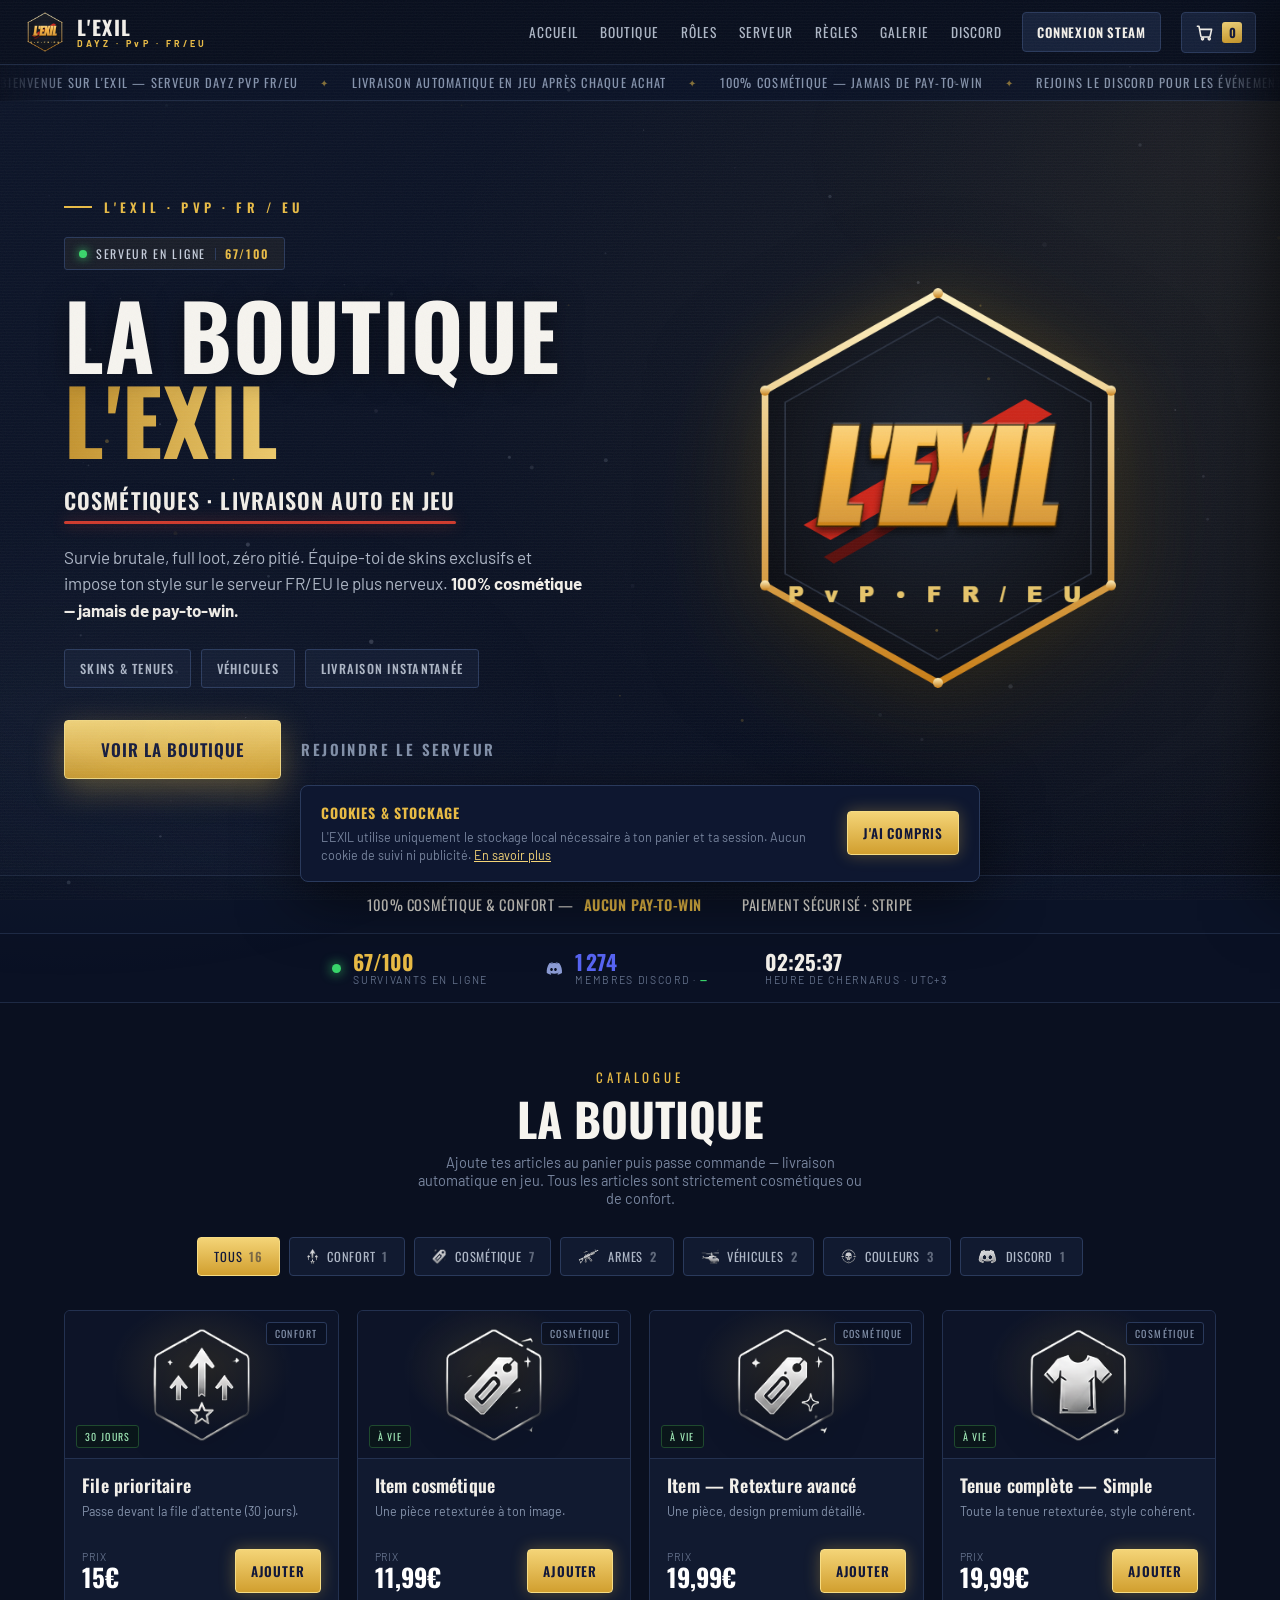
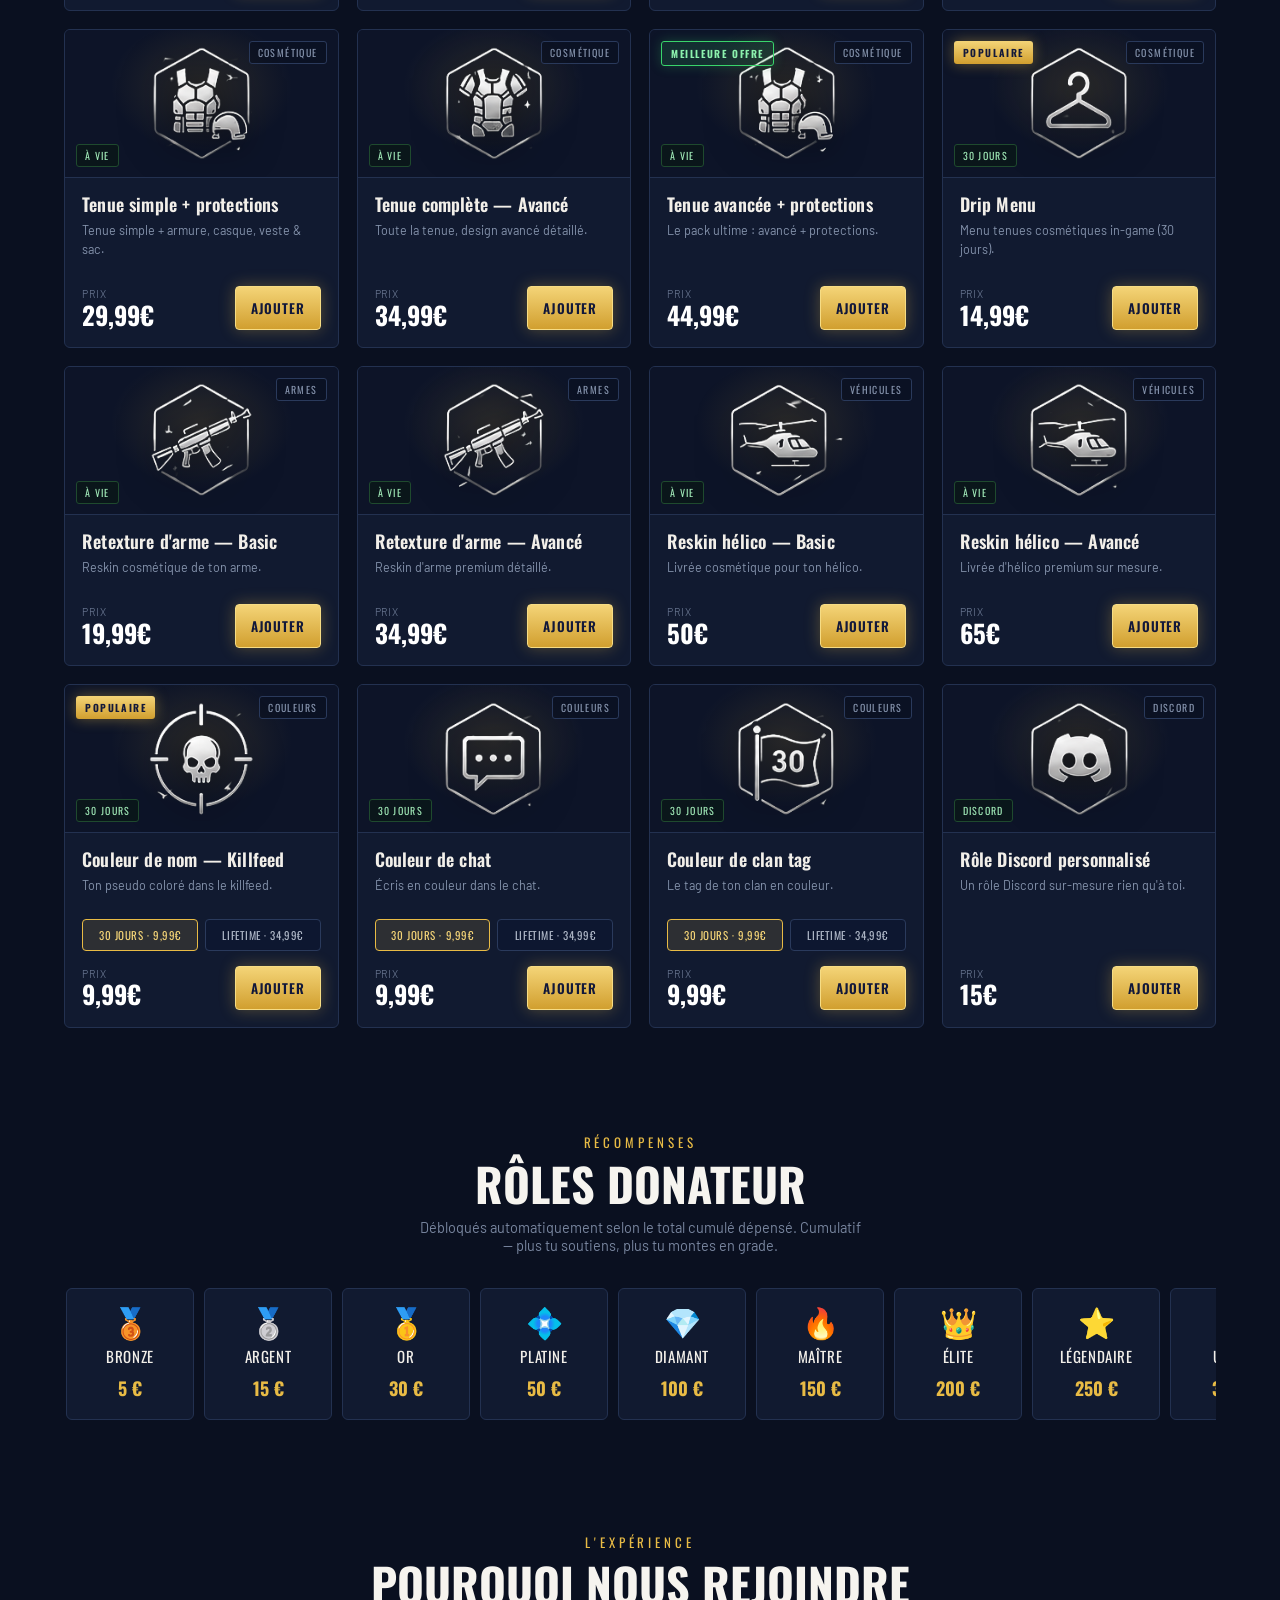
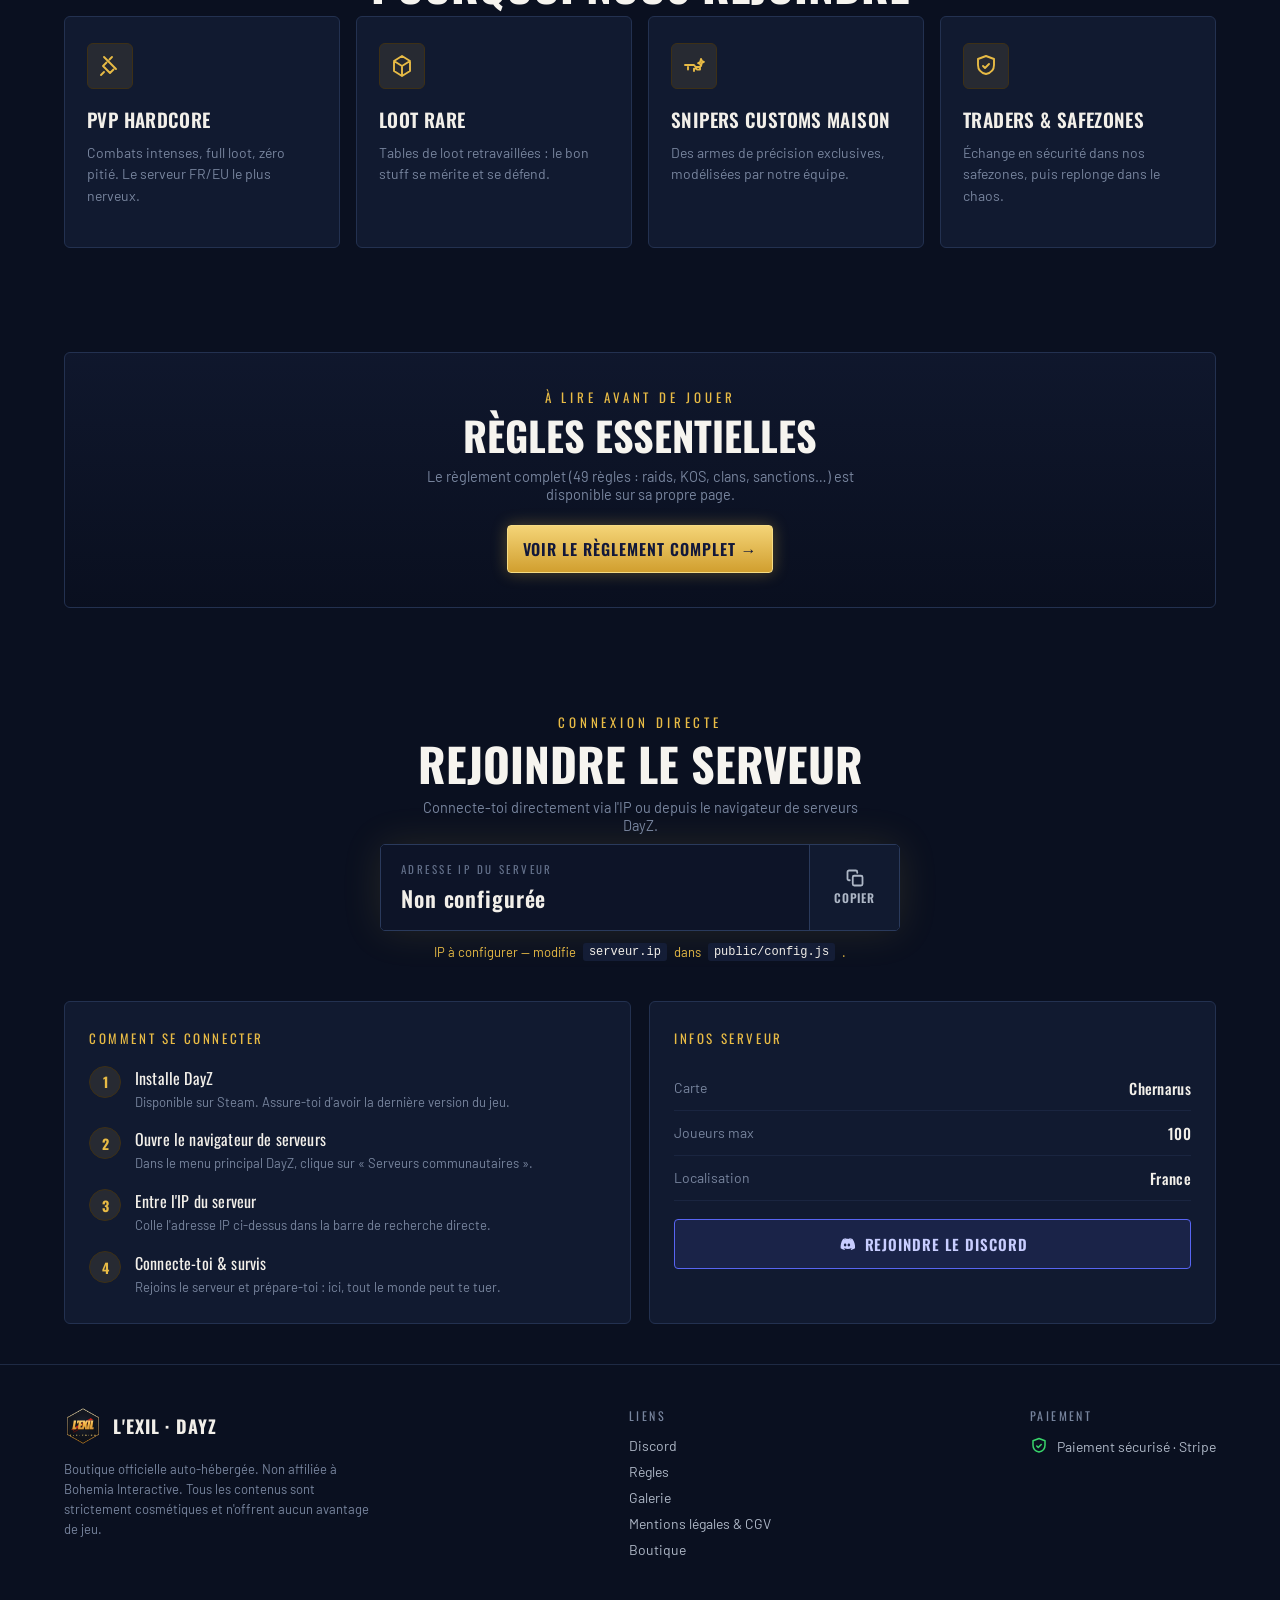
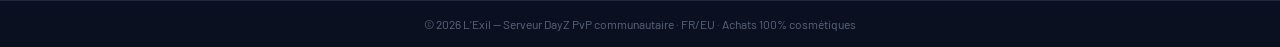
==== index.html @ b32d5783 "Integration des logos officiels L'EXIL - 35 icones decoupees depuis la planche fournie et detourees " ====
<!DOCTYPE html>
<html lang="fr">
<head>
  <meta charset="UTF-8" />
  <meta name="viewport" content="width=device-width, initial-scale=1.0" />
  <title>L'EXIL — Boutique DayZ</title>
  <link rel="icon" href="/img/logo.png" />
  <link rel="stylesheet" href="/style.css?v=7" />
</head>
<body>

  <!-- Couches d'ambiance (purement décoratives) -->
  <canvas id="fxAsh" aria-hidden="true"></canvas>
  <div class="fx-fog" aria-hidden="true"></div>
  <div class="fx-vignette" aria-hidden="true"></div>
  <div class="fx-scanlines" aria-hidden="true"></div>
  <div class="fx-cursor" id="fxCursor" aria-hidden="true">
    <div class="fx-cursor-ring"></div>
    <div class="fx-cursor-dot"></div>
  </div>

  <header class="site-header">
    <div class="wrap">
      <a href="#top" class="brand">
        <img src="/img/logo.png" alt="L'Exil" />
        <div>
          <div class="brand-name">L'EXIL</div>
          <div class="brand-tag">DAYZ · PvP · FR/EU</div>
        </div>
      </a>
      <nav class="nav-links">
        <a href="#top">Accueil</a>
        <a href="#boutique">Boutique</a>
        <a href="#grades">Rôles</a>
        <a href="#rejoindre">Serveur</a>
        <a href="regles.html">Règles</a>
        <a href="galerie.html">Galerie</a>
        <a href="#" id="discordNavLink" target="_blank">Discord</a>
      </nav>
      <div class="auth-area" id="authArea"></div>
      <button class="cart-btn" id="cartBtn" aria-label="Panier">
        <svg width="19" height="19" viewBox="0 0 24 24" fill="none" stroke="currentColor" stroke-width="2" stroke-linecap="round" stroke-linejoin="round"><path d="M3 4h2l2.4 12.5a1.5 1.5 0 0 0 1.5 1.2h8.7a1.5 1.5 0 0 0 1.5-1.2L21 8H6"></path><circle cx="9.5" cy="20" r="1.3"></circle><circle cx="18" cy="20" r="1.3"></circle></svg>
        <span id="cartCount">0</span>
      </button>
    </div>
  </header>

  <!-- Bandeau défilant : messages du serveur (éditables dans config.js) -->
  <div class="ticker">
    <div class="ticker-track" id="tickerTrack"></div>
  </div>

  <section id="top" class="hero">
    <div class="hero-grid">
      <div>
        <div class="eyebrow">
          <span class="eyebrow-line"></span>
          <span class="eyebrow-text">L'EXIL · PvP · FR / EU</span>
        </div>
        <div class="status-pill">
          <span class="status-dot"></span>
          <span>Serveur en ligne</span>
          <span class="status-sep"></span>
          <span id="playersCount">—</span>
        </div>
        <h1>
          <span class="line-1">LA BOUTIQUE</span>
          <span class="line-2">L'EXIL</span>
        </h1>
        <div class="hero-sub">
          <span>Cosmétiques · Livraison auto en jeu</span>
        </div>
        <p>Survie brutale, full loot, zéro pitié. Équipe-toi de skins exclusifs et impose ton style sur le serveur FR/EU le plus nerveux. <b style="color:var(--text)">100% cosmétique — jamais de pay-to-win.</b></p>
        <div class="tag-row">
          <span class="tag">Skins &amp; tenues</span>
          <span class="tag">Véhicules</span>
          <span class="tag">Livraison instantanée</span>
        </div>
        <div class="hero-cta">
          <a href="#boutique" class="btn btn-gold">Voir la boutique</a>
          <a href="#rejoindre" class="link">Rejoindre le serveur</a>
        </div>
      </div>
      <div class="hero-logo">
        <div class="hero-logo-halo"></div>
        <img src="/img/logo.png" alt="L'EXIL" />
      </div>
    </div>
  </section>

  <div class="trust-bar">
    <div class="wrap">
      <div class="trust-item">100% cosmétique &amp; confort — <b>aucun pay-to-win</b></div>
      <div class="trust-item">Paiement sécurisé · Stripe</div>
    </div>
  </div>

  <!-- Stats vivantes : joueurs simulés, compteur membres, horloge Chernarus -->
  <div class="live-strip">
    <div class="wrap">
      <div class="live-item">
        <span class="live-dot"></span>
        <div class="live-nums">
          <span class="live-value" id="livePlayers">—</span>
          <span class="live-label">Survivants en ligne</span>
        </div>
      </div>
      <a class="live-item live-discord" id="discordMembersLink" href="#" target="_blank">
        <svg width="19" height="19" viewBox="0 0 24 24" fill="currentColor" aria-hidden="true"><path d="M19.3 5.4A17 17 0 0 0 15 4l-.3.5a13 13 0 0 1 3.8 1.9 12 12 0 0 0-11 0A13 13 0 0 1 11.3 4.5L11 4a17 17 0 0 0-4.3 1.4C3.9 9.6 3.2 13.7 3.5 17.7A17 17 0 0 0 8.7 20l.6-1.5c-.6-.2-1.1-.5-1.6-.8l.4-.3a12 12 0 0 0 10 0l.4.3c-.5.3-1 .6-1.6.8L17.5 20a17 17 0 0 0 5.2-2.3c.3-4.5-.6-8.6-3.4-12.3ZM9.5 15.2c-.9 0-1.7-.8-1.7-1.9 0-1 .8-1.9 1.7-1.9.9 0 1.7.9 1.7 1.9 0 1-.8 1.9-1.7 1.9Zm5 0c-1 0-1.7-.8-1.7-1.9 0-1 .8-1.9 1.7-1.9.9 0 1.7.9 1.7 1.9 0 1-.8 1.9-1.7 1.9Z"></path></svg>
        <div class="live-nums">
          <span class="live-value" id="liveMembers">0</span>
          <span class="live-label">Membres Discord · <b id="liveMembersOnline">—</b></span>
        </div>
      </a>
      <div class="live-item">
        <div class="live-nums">
          <span class="live-value live-clock" id="chernarusClock">--:--:--</span>
          <span class="live-label">Heure de Chernarus · UTC+3</span>
        </div>
      </div>
    </div>
  </div>

  <section id="boutique">
    <div class="sec-head">
      <div class="sec-eyebrow">Catalogue</div>
      <h2>La boutique</h2>
      <p>Ajoute tes articles au panier puis passe commande — livraison automatique en jeu. Tous les articles sont strictement cosmétiques ou de confort.</p>
    </div>
    <div class="filters" id="filters"></div>
    <div class="grid" id="grid">Chargement du catalogue…</div>
  </section>

  <section id="grades">
    <div class="sec-head">
      <div class="sec-eyebrow">Récompenses</div>
      <h2>Rôles donateur</h2>
      <p>Débloqués automatiquement selon le total cumulé dépensé. Cumulatif — plus tu soutiens, plus tu montes en grade.</p>
    </div>
    <div class="ranks-row" id="ranksRow"></div>
  </section>

  <section>
    <div class="sec-head">
      <div class="sec-eyebrow">L'expérience</div>
      <h2>Pourquoi nous rejoindre</h2>
    </div>
    <div class="features-grid" id="featuresGrid"></div>
  </section>

  <section id="regles">
    <div class="rules-box" style="text-align:center">
      <div class="sec-head" style="margin-bottom:14px">
        <div class="sec-eyebrow">À lire avant de jouer</div>
        <h2 style="font-size:clamp(28px,4vw,40px)">Règles essentielles</h2>
        <p>Le règlement complet (49 règles : raids, KOS, clans, sanctions…) est disponible sur sa propre page.</p>
      </div>
      <a href="regles.html" class="btn btn-gold" style="margin-top:8px">Voir le règlement complet →</a>
    </div>
  </section>

  <section id="rejoindre">
    <div class="sec-head">
      <div class="sec-eyebrow">Connexion directe</div>
      <h2>Rejoindre le serveur</h2>
      <p>Connecte-toi directement via l'IP ou depuis le navigateur de serveurs DayZ.</p>
    </div>

    <div class="ip-box">
      <div class="ip-box-info">
        <div class="ip-box-label">Adresse IP du serveur</div>
        <div class="ip-box-value" id="ipValue">—</div>
      </div>
      <button class="ip-copy-btn" id="copyIpBtn">
        <svg width="18" height="18" viewBox="0 0 24 24" fill="none" stroke="currentColor" stroke-width="2.4" stroke-linecap="round" stroke-linejoin="round"><rect x="9" y="9" width="13" height="13" rx="2"></rect><path d="M5 15H4a2 2 0 0 1-2-2V4a2 2 0 0 1 2-2h9a2 2 0 0 1 2 2v1"></path></svg>
        <span>Copier</span>
      </button>
    </div>
    <p class="ip-hint" id="ipHint" style="display:none">IP à configurer — modifie <code>serveur.ip</code> dans <code>public/config.js</code>.</p>

    <div class="connect-grid">
      <div class="connect-card">
        <div class="connect-card-title">Comment se connecter</div>
        <div id="stepsList"></div>
      </div>
      <div class="connect-card">
        <div class="connect-card-title">Infos serveur</div>
        <div id="serverInfoList"></div>
        <a href="#" id="discordCta" target="_blank" class="discord-cta">
          <svg width="18" height="18" viewBox="0 0 24 24" fill="currentColor"><path d="M19.3 5.4A17 17 0 0 0 15 4l-.3.5a13 13 0 0 1 3.8 1.9 12 12 0 0 0-11 0A13 13 0 0 1 11.3 4.5L11 4a17 17 0 0 0-4.3 1.4C3.9 9.6 3.2 13.7 3.5 17.7A17 17 0 0 0 8.7 20l.6-1.5c-.6-.2-1.1-.5-1.6-.8l.4-.3a12 12 0 0 0 10 0l.4.3c-.5.3-1 .6-1.6.8L17.5 20a17 17 0 0 0 5.2-2.3c.3-4.5-.6-8.6-3.4-12.3ZM9.5 15.2c-.9 0-1.7-.8-1.7-1.9 0-1 .8-1.9 1.7-1.9.9 0 1.7.9 1.7 1.9 0 1-.8 1.9-1.7 1.9Zm5 0c-1 0-1.7-.8-1.7-1.9 0-1 .8-1.9 1.7-1.9.9 0 1.7.9 1.7 1.9 0 1-.8 1.9-1.7 1.9Z"></path></svg>
          Rejoindre le Discord
        </a>
      </div>
    </div>
  </section>

  <footer class="site-footer">
    <div class="wrap footer-top">
      <div class="footer-brand">
        <div class="footer-brand-row">
          <img src="/img/logo.png" alt="L'Exil" />
          <span>L'EXIL · DAYZ</span>
        </div>
        <p>Boutique officielle auto-hébergée. Non affiliée à Bohemia Interactive. Tous les contenus sont strictement cosmétiques et n'offrent aucun avantage de jeu.</p>
      </div>
      <div>
        <div class="footer-col-title">Liens</div>
        <div class="footer-links">
          <a href="#" id="discordFooterLink" target="_blank">Discord</a>
          <a href="regles.html">Règles</a>
          <a href="galerie.html">Galerie</a>
          <a href="legal.html">Mentions légales &amp; CGV</a>
          <a href="#boutique">Boutique</a>
        </div>
      </div>
      <div>
        <div class="footer-col-title">Paiement</div>
        <div class="footer-payment">
          <svg width="18" height="18" viewBox="0 0 24 24" fill="none" stroke="#39d56b" stroke-width="2" stroke-linecap="round" stroke-linejoin="round"><path d="M12 2 4 5v6c0 5 3.5 8 8 9 4.5-1 8-4 8-9V5l-8-3Z"></path><path d="m9 12 2 2 4-4"></path></svg>
          <span>Paiement sécurisé · Stripe</span>
        </div>
      </div>
    </div>
    <div class="footer-bottom">© 2026 L'Exil — Serveur DayZ PvP communautaire · FR/EU · Achats 100% cosmétiques</div>
  </footer>

  <!-- ══ Panier ══ -->
  <div class="cart-overlay" id="cartOverlay"></div>
  <aside class="cart-drawer" id="cartDrawer" aria-label="Panier">
    <div class="cart-head">
      <h3>Ton panier</h3>
      <button class="cart-close" id="cartClose" aria-label="Fermer">×</button>
    </div>
    <div class="cart-items" id="cartItems"></div>
    <div class="cart-foot">
      <label class="cart-steamid">
        <span>Ton SteamID64 — pour la livraison en jeu</span>
        <input id="steamIdInput" type="text" inputmode="numeric" placeholder="7656119XXXXXXXXXX" />
        <small>Livraison automatique à ta prochaine connexion sur ce SteamID. Introuvable ? Ouvre ton profil Steam ou colle ton lien sur steamid.io.</small>
      </label>
      <div class="cart-total-row"><span>Total</span><b id="cartTotal">0€</b></div>
      <button class="btn btn-gold cart-checkout" id="checkoutBtn">Passer commande</button>
      <p class="cart-msg" id="cartMsg"></p>
    </div>
  </aside>

  <!-- ══ Fiche produit ══ -->
  <div class="prod-modal" id="prodModal">
    <div class="prod-box">
      <button class="cart-close prod-close" id="prodClose" aria-label="Fermer">×</button>
      <div class="prod-media" id="prodMedia"></div>
      <div class="prod-info">
        <div class="prod-tags" id="prodTags"></div>
        <h3 id="prodName"></h3>
        <p class="prod-long" id="prodLong"></p>
        <ul class="prod-features" id="prodFeatures"></ul>
        <div class="prod-variants" id="prodVariants"></div>
        <div class="prod-buy">
          <div class="price-col"><span class="price-prefix">Prix</span><span class="price" id="prodPrice"></span></div>
          <button class="btn btn-gold" id="prodAdd">Ajouter au panier</button>
        </div>
        <p class="prod-note">100% cosmétique — aucun avantage de jeu. Livraison automatique en jeu après paiement.</p>
      </div>
    </div>
  </div>

  <!-- ══ Bannières ══ -->
  <div class="paye-banner" id="payeBanner" style="display:none"></div>
  <div class="cookie-bar" id="cookieBar" style="display:none">
    <div>
      <b>Cookies &amp; stockage</b>
      <p>L'EXIL utilise uniquement le stockage local nécessaire à ton panier et ta session. Aucun cookie de suivi ni publicité. <a href="legal.html">En savoir plus</a></p>
    </div>
    <button class="btn btn-gold" id="cookieOk">J'ai compris</button>
  </div>

  <script src="/config.js?v=7"></script>
  <script src="/fx.js?v=7"></script>
  <script src="/shop.js?v=7"></script>
</body>
</html>
---- style.css ----
@import url("https://fonts.googleapis.com/css2?family=Oswald:wght@400;500;600;700&family=Barlow:wght@400;500&display=swap");

:root {
  --bg: #0a1020;
  --bg-2: #0d1428;
  --card: #111a30;
  --border: #233150;
  --border-2: #2a3a5c;
  --gold: #e8bb45;
  --gold-2: #f4d477;
  --gold-3: #d19f2f;
  --red: #cf3a2c;
  --discord: #5865f2;
  --green: #39d56b;
  --text: #f2efe9;
  --muted: #aeb7c6;
  --muted-2: #8593ac;
  --muted-3: #78859e;
  --muted-4: #63708a;
  --accent: var(--gold);
  --accent-2: var(--gold-2);
  --font-head: "Oswald", sans-serif;
  --font-body: "Barlow", sans-serif;
}

* { box-sizing: border-box; }

body {
  margin: 0;
  font-family: var(--font-body);
  background: var(--bg);
  color: var(--text);
}

a { color: inherit; }
.wrap { max-width: 1200px; margin: 0 auto; padding-left: 24px; padding-right: 24px; }

.btn {
  display: inline-flex;
  align-items: center;
  gap: 9px;
  font-family: var(--font-head);
  font-weight: 600;
  letter-spacing: .06em;
  text-transform: uppercase;
  text-decoration: none;
  border-radius: 4px;
  cursor: pointer;
  border: 1px solid transparent;
}
.btn-gold {
  padding: 11px 15px;
  background: linear-gradient(180deg, var(--gold-2), var(--gold-3));
  border-color: #f6dc84;
  color: #12183a;
  box-shadow: 0 0 16px rgba(232, 187, 69, .32);
}
.btn-gold:hover { filter: brightness(1.07); }
.btn-outline {
  padding: 9px 16px;
  background: #152039;
  border-color: var(--border-2);
  color: var(--text);
  font-size: 13.5px;
}
.btn-outline:hover { border-color: var(--gold); }
.btn:disabled { opacity: .6; cursor: default; }

/* ============ NAV ============ */
.site-header {
  position: sticky;
  top: 0;
  z-index: 40;
  backdrop-filter: blur(12px);
  background: rgba(9, 14, 30, .86);
  border-bottom: 1px solid #1e2a44;
}
.site-header .wrap {
  padding-top: 11px;
  padding-bottom: 11px;
  display: flex;
  align-items: center;
  gap: 20px;
  flex-wrap: wrap;
}
.brand {
  display: flex;
  align-items: center;
  gap: 11px;
  text-decoration: none;
  margin-right: auto;
}
.brand img { width: 42px; height: 42px; object-fit: contain; display: block; }
.brand-name { font-family: var(--font-head); font-weight: 700; font-size: 20px; letter-spacing: .07em; color: var(--text); line-height: 1.1; }
.brand-tag { font-size: 9px; letter-spacing: .34em; color: var(--gold); font-weight: 700; }

.nav-links { display: flex; align-items: center; gap: 22px; flex-wrap: wrap; }
.nav-links a {
  font-family: var(--font-head);
  font-size: 13.5px;
  letter-spacing: .08em;
  text-transform: uppercase;
  color: var(--muted);
  text-decoration: none;
}
.nav-links a:hover { color: #fff; }

/* ============ HERO ============ */
.hero {
  position: relative;
  min-height: 86vh;
  display: flex;
  align-items: center;
  overflow: hidden;
  background:
    radial-gradient(120% 90% at 85% 18%, rgba(232, 187, 69, .12), transparent 55%),
    radial-gradient(95% 85% at 10% 95%, rgba(42, 64, 120, .30), transparent 62%),
    linear-gradient(135deg, #0c1428 0%, #0a1020 48%, #080d1c 100%);
  background-size: 170% 170%;
  animation: bgShift 24s ease-in-out infinite;
}
.hero-grid {
  position: relative;
  margin: 0 auto;
  max-width: 1200px;
  padding: 80px 24px;
  width: 100%;
  display: grid;
  grid-template-columns: repeat(auto-fit, minmax(300px, 1fr));
  gap: 40px;
  align-items: center;
}
.eyebrow { display: flex; align-items: center; gap: 12px; margin-bottom: 20px; }
.eyebrow-line { width: 28px; height: 2px; background: var(--gold); }
.eyebrow-text { font-family: var(--font-head); font-size: 13px; letter-spacing: .32em; color: var(--gold); text-transform: uppercase; font-weight: 600; }

.status-pill {
  display: inline-flex;
  align-items: center;
  gap: 9px;
  padding: 7px 14px;
  border: 1px solid var(--border-2);
  background: rgba(232, 187, 69, .06);
  margin-bottom: 24px;
  border-radius: 3px;
  font-family: var(--font-head);
  font-size: 12px;
  letter-spacing: .14em;
  color: #c7cfdd;
  text-transform: uppercase;
}
.status-dot { width: 8px; height: 8px; border-radius: 50%; background: var(--green); box-shadow: 0 0 10px var(--green); animation: pulse 2s ease-in-out infinite; }

.hero h1 { font-family: var(--font-head); font-weight: 700; font-size: clamp(44px, 7vw, 92px); line-height: .9; letter-spacing: .012em; text-transform: uppercase; margin: 0; }
.hero h1 .line-1 { display: block; color: #f6f4ef; text-shadow: 0 4px 26px rgba(0, 0, 0, .5); }
.hero h1 .line-2 {
  display: block;
  background: linear-gradient(100deg, #c1902c 0%, var(--gold-2) 24%, #fff2c4 40%, var(--gold-2) 56%, #c1902c 82%);
  background-size: 200% auto;
  -webkit-background-clip: text;
  background-clip: text;
  -webkit-text-fill-color: transparent;
  color: transparent;
  animation: goldShimmer 5s linear infinite;
}

.hero-sub { position: relative; display: inline-block; margin-top: 24px; }
.hero-sub span { font-family: var(--font-head); font-weight: 600; font-size: clamp(15px, 2.3vw, 22px); letter-spacing: .05em; text-transform: uppercase; color: var(--text); }
.hero-sub::after { content: ""; position: absolute; left: 0; bottom: -8px; height: 3px; width: 100%; background: var(--red); border-radius: 2px; box-shadow: 0 0 14px rgba(207, 58, 44, .5); }

.hero p { margin-top: 28px; max-width: 52ch; font-size: 17px; line-height: 1.55; color: var(--muted); }
.tag-row { display: flex; flex-wrap: wrap; gap: 10px; margin-top: 26px; }
.tag { padding: 9px 15px; border: 1px solid var(--border-2); background: var(--card); border-radius: 3px; font-family: var(--font-head); font-weight: 500; font-size: 12.5px; letter-spacing: .1em; text-transform: uppercase; color: var(--muted); }

.hero-cta { display: flex; flex-wrap: wrap; align-items: center; gap: 20px; margin-top: 32px; }
.hero-cta .btn-gold { padding: 16px 36px; font-size: 17px; box-shadow: 0 10px 32px rgba(232, 187, 69, .35); }
.hero-cta .link { font-family: var(--font-head); font-size: 15px; font-weight: 600; letter-spacing: .16em; text-transform: uppercase; color: var(--muted-2); text-decoration: none; }
.hero-cta .link:hover { color: var(--gold); }

.hero-logo { position: relative; display: grid; place-items: center; min-height: 300px; min-width: 0; }
.hero-logo-halo { position: absolute; width: min(440px, 86%); aspect-ratio: 1; border-radius: 50%; background: radial-gradient(circle, rgba(232, 187, 69, .24), rgba(232, 187, 69, .05) 45%, transparent 66%); animation: haloPulse 4.6s ease-in-out infinite; }
.hero-logo img { position: relative; width: min(430px, 86%); max-width: 430px; filter: drop-shadow(0 24px 55px rgba(0, 0, 0, .55)) drop-shadow(0 0 34px rgba(232, 187, 69, .22)); animation: badgeFloat 6s ease-in-out infinite; }

/* ============ RÉASSURANCE ============ */
.trust-bar { border-top: 1px solid #1e2a44; border-bottom: 1px solid #1e2a44; background: #0b1327; }
.trust-bar .wrap { padding-top: 18px; padding-bottom: 18px; display: flex; flex-wrap: wrap; gap: 14px 40px; justify-content: center; align-items: center; }
.trust-item { display: flex; align-items: center; gap: 10px; font-family: var(--font-head); font-size: 14.5px; letter-spacing: .04em; color: #e7e4dc; text-transform: uppercase; }
.trust-item b { color: var(--gold); font-weight: 600; }

/* ============ SECTION HEADERS ============ */
section { max-width: 1200px; margin: 0 auto; padding: 64px 24px 40px; }
.sec-head { text-align: center; margin-bottom: 10px; }
.sec-eyebrow { font-family: var(--font-head); font-size: 13px; letter-spacing: .3em; color: var(--gold); text-transform: uppercase; margin-bottom: 8px; }
.sec-head h2 { font-family: var(--font-head); font-weight: 700; font-size: clamp(30px, 4.5vw, 46px); line-height: 1; color: #f6f4ef; text-transform: uppercase; margin: 0; }
.sec-head p { margin: 12px auto 0; max-width: 56ch; font-size: 14.5px; color: var(--muted-3); }

/* ============ FILTRES + GRILLE PRODUITS ============ */
.filters { display: flex; flex-wrap: wrap; gap: 9px; justify-content: center; margin: 30px 0 34px; }
.filter-btn {
  font-family: var(--font-head);
  font-size: 12.5px;
  letter-spacing: .06em;
  text-transform: uppercase;
  padding: 9px 16px;
  border-radius: 4px;
  border: 1px solid var(--border-2);
  background: var(--card);
  color: var(--muted);
  cursor: pointer;
}
.filter-btn span { opacity: .5; margin-left: 7px; font-weight: 600; }
.filter-btn:hover { border-color: var(--gold); color: var(--text); }
.filter-btn.active { background: linear-gradient(180deg, var(--gold-2), var(--gold-3)); border-color: #f6dc84; color: #12183a; }

.grid { display: grid; grid-template-columns: repeat(auto-fill, minmax(264px, 1fr)); gap: 18px; }

.card {
  display: flex;
  flex-direction: column;
  background: var(--card);
  border: 1px solid var(--border);
  border-radius: 6px;
  overflow: hidden;
  transition: transform .16s, box-shadow .16s, border-color .16s;
}
.card:hover { transform: translateY(-4px); border-color: var(--gold); box-shadow: 0 14px 44px rgba(232, 187, 69, .16); }
.card-media {
  height: 148px;
  position: relative;
  display: grid;
  place-items: center;
  background: radial-gradient(130px 95px at 50% 38%, rgba(232, 187, 69, .14), transparent 70%), #0d1428;
  border-bottom: 1px solid var(--border);
  overflow: hidden;
}
.card-media img { width: 100%; height: 100%; object-fit: cover; }
.card-cat {
  position: absolute; top: 11px; right: 11px;
  font-family: var(--font-head); font-size: 10px; letter-spacing: .14em; text-transform: uppercase;
  color: var(--muted-2); border: 1px solid var(--border-2); padding: 3px 8px; border-radius: 3px;
  background: rgba(9, 14, 30, .5);
}
.card-body { padding: 16px 17px 17px; display: flex; flex-direction: column; flex: 1; }
.card-body h3 { font-family: var(--font-head); font-weight: 600; font-size: 18px; line-height: 1.12; color: var(--text); letter-spacing: .01em; margin: 0; }
.card-body .desc { margin-top: 7px; font-size: 12.5px; line-height: 1.5; color: var(--muted-2); flex: 1; }
.card-row { display: flex; align-items: center; justify-content: space-between; gap: 12px; margin-top: 15px; }
.price-col { display: flex; flex-direction: column; line-height: 1; }
.price-prefix { font-size: 10.5px; letter-spacing: .08em; text-transform: uppercase; color: var(--muted-4); }
.price { font-family: var(--font-head); font-weight: 700; font-size: 25px; color: #fff; margin-top: 2px; }

/* ============ RÔLES DONATEUR ============ */
.ranks-row { display: flex; gap: 10px; overflow-x: auto; padding: 24px 2px 8px; }
.rank-chip {
  flex: none; width: 128px;
  display: flex; flex-direction: column; align-items: center; gap: 8px;
  padding: 18px 12px; background: var(--card); border: 1px solid var(--border); border-radius: 6px;
}
.rank-chip:hover { border-color: var(--gold); }
.rank-glyph { font-size: 30px; line-height: 1; }
.rank-name { font-family: var(--font-head); font-size: 15px; letter-spacing: .04em; color: var(--text); text-transform: uppercase; text-align: center; }
.rank-amt { font-family: var(--font-head); font-weight: 700; font-size: 18px; color: var(--gold); }

/* ============ FEATURES ============ */
.features-grid { display: grid; grid-template-columns: repeat(auto-fit, minmax(240px, 1fr)); gap: 16px; }
.feature-card { padding: 26px 22px; background: var(--card); border: 1px solid var(--border); border-radius: 6px; }
.feature-card:hover { border-color: var(--gold); }
.feature-icon { width: 46px; height: 46px; display: grid; place-items: center; background: rgba(232, 187, 69, .1); border: 1px solid #3d3016; border-radius: 6px; margin-bottom: 16px; }
.feature-card h3 { font-family: var(--font-head); font-weight: 600; font-size: 19px; color: var(--text); text-transform: uppercase; letter-spacing: .02em; margin: 0; }
.feature-card p { margin-top: 9px; font-size: 14px; line-height: 1.55; color: var(--muted-3); }

/* ============ RÈGLES ============ */
.rules-box { border: 1px solid var(--border); background: linear-gradient(180deg, rgba(16, 24, 46, .9), rgba(9, 14, 30, .4)); border-radius: 6px; padding: 34px 30px; }
.rules-grid { display: grid; grid-template-columns: repeat(auto-fit, minmax(260px, 1fr)); gap: 12px 28px; }
.rule-item { display: flex; align-items: flex-start; gap: 12px; padding: 6px 0; }
.rule-num { flex: none; width: 26px; height: 26px; display: grid; place-items: center; background: rgba(232, 187, 69, .12); border: 1px solid #3d3016; color: var(--gold); font-family: var(--font-head); font-weight: 700; font-size: 13px; border-radius: 4px; }
.rule-item span:last-child { font-size: 14.5px; line-height: 1.5; color: #c2c0b8; }

/* ============ REJOINDRE LE SERVEUR ============ */
.ip-box { display: flex; align-items: stretch; border: 1px solid var(--border-2); border-radius: 5px; overflow: hidden; max-width: 520px; width: 100%; box-shadow: 0 0 40px rgba(232, 187, 69, .12); margin: 0 auto; }
.ip-box-info { flex: 1; padding: 16px 20px; background: var(--bg-2); display: flex; flex-direction: column; justify-content: center; min-width: 0; }
.ip-box-label { font-family: var(--font-head); font-size: 11px; letter-spacing: .22em; text-transform: uppercase; color: var(--muted-4); margin-bottom: 5px; }
.ip-box-value { font-family: var(--font-head); font-weight: 600; font-size: 22px; color: var(--text); letter-spacing: .04em; white-space: nowrap; overflow: hidden; text-overflow: ellipsis; }
.ip-copy-btn { flex: none; width: 90px; display: flex; flex-direction: column; align-items: center; justify-content: center; gap: 2px; background: var(--card); border: none; border-left: 1px solid var(--border-2); color: var(--muted); cursor: pointer; }
.ip-copy-btn:hover { color: var(--gold); }
.ip-copy-btn span { font-family: var(--font-head); font-size: 12px; font-weight: 600; letter-spacing: .08em; text-transform: uppercase; }
.ip-hint { text-align: center; font-size: 13px; color: var(--gold); display: flex; align-items: center; justify-content: center; gap: 7px; margin-top: 12px; }
.ip-hint code { font-size: 12px; background: #141d36; padding: 2px 6px; border-radius: 3px; color: var(--text); }

.connect-grid { display: grid; grid-template-columns: 1fr 1fr; gap: 18px; margin-top: 40px; }
.connect-card { background: var(--card); border: 1px solid var(--border); border-radius: 6px; padding: 26px 24px; }
.connect-card-title { font-family: var(--font-head); font-size: 13px; letter-spacing: .2em; text-transform: uppercase; color: var(--gold); margin-bottom: 18px; }
.step { display: flex; align-items: flex-start; gap: 14px; }
.step + .step { margin-top: 16px; }
.step-num { flex: none; width: 32px; height: 32px; display: grid; place-items: center; background: rgba(232, 187, 69, .1); border: 1px solid #3d3016; border-radius: 50%; font-family: var(--font-head); font-weight: 700; font-size: 14px; color: var(--gold); }
.step-title { font-family: var(--font-head); font-size: 16px; color: var(--text); letter-spacing: .01em; }
.step-text { font-size: 13px; color: var(--muted-3); margin-top: 3px; line-height: 1.45; }

.server-info-row { display: flex; align-items: center; justify-content: space-between; padding: 11px 0; border-bottom: 1px solid #1a2540; }
.server-info-row .label { display: flex; align-items: center; gap: 11px; font-size: 14px; color: var(--muted-3); }
.server-info-row .value { font-family: var(--font-head); font-size: 15px; font-weight: 500; color: var(--text); letter-spacing: .02em; }

.discord-cta {
  margin-top: 18px; display: flex; align-items: center; justify-content: center; gap: 9px;
  padding: 13px; background: rgba(88, 101, 242, .12); border: 1px solid var(--discord); color: #c8cdff;
  font-family: var(--font-head); font-weight: 600; font-size: 15px; letter-spacing: .06em; text-transform: uppercase;
  text-decoration: none; border-radius: 4px;
}
.discord-cta:hover { background: rgba(88, 101, 242, .24); }

/* ============ FOOTER ============ */
.site-footer { border-top: 1px solid #1e2a44; background: var(--bg); }
.footer-top { padding: 42px 24px; display: flex; flex-wrap: wrap; gap: 32px; justify-content: space-between; align-items: flex-start; }
.footer-brand { max-width: 34ch; }
.footer-brand-row { display: flex; align-items: center; gap: 11px; margin-bottom: 14px; }
.footer-brand-row img { width: 38px; height: 38px; object-fit: contain; }
.footer-brand-row span { font-family: var(--font-head); font-weight: 700; font-size: 18px; letter-spacing: .05em; color: var(--text); }
.footer-brand p { font-size: 13px; line-height: 1.55; color: var(--muted-3); }
.footer-col-title { font-family: var(--font-head); font-size: 12px; letter-spacing: .2em; color: var(--muted-3); text-transform: uppercase; margin-bottom: 13px; }
.footer-links { display: flex; flex-direction: column; gap: 9px; }
.footer-links a { font-size: 14px; color: var(--muted); text-decoration: none; }
.footer-links a:hover { color: var(--gold); }
.footer-payment { display: flex; align-items: center; gap: 9px; font-size: 14px; color: var(--muted); }
.footer-bottom { border-top: 1px solid #1e2a44; padding: 16px 24px; text-align: center; font-size: 12px; color: #5a677f; }

/* ============ PAGES SUCCÈS / ANNULATION ============ */
.center-box {
  max-width: 520px;
  margin: 80px auto;
  text-align: center;
  background: var(--card);
  border: 1px solid var(--border);
  border-radius: 8px;
  padding: 40px;
  font-family: var(--font-body);
}
.center-box h1 { font-family: var(--font-head); text-transform: uppercase; }
.center-box a { color: var(--gold-2); }

/* ============ ANIMATIONS ============ */
@keyframes bgShift { 0%, 100% { background-position: 0% 50%; } 50% { background-position: 100% 50%; } }
@keyframes pulse { 0%, 100% { opacity: 1; } 50% { opacity: .4; } }
@keyframes goldShimmer { to { background-position: 200% center; } }
@keyframes haloPulse { 0%, 100% { transform: scale(1); opacity: 1; } 50% { transform: scale(1.06); opacity: .8; } }
@keyframes badgeFloat { 0%, 100% { transform: translateY(0); } 50% { transform: translateY(-12px); } }

/* ============ RESPONSIVE ============ */
@media (max-width: 720px) {
  .connect-grid { grid-template-columns: 1fr; }
  .nav-links { gap: 14px; justify-content: center; }
}

/* ═══════════════════════════════════════════════════════════
   FX — AMBIANCE VIVANTE (particules, reveal, widgets, curseur)
   Tout est purement visuel et désactivable (reduced-motion).
   ═══════════════════════════════════════════════════════════ */

/* Le fond du hero couvre toute la largeur (la règle générique `section` le limitait à 1200px). */
section.hero { max-width: none; padding: 0; }

/* Image produit manquante → logo L'EXIL en placeholder (retiré dès que le PNG existe dans /img). */
.card-media img.img-fallback {
  width: 58%; height: 72%; object-fit: contain; opacity: .92;
  filter: drop-shadow(0 6px 18px rgba(0, 0, 0, .55));
}

/* ── Couches d'ambiance plein écran (au-dessus du contenu, non cliquables) ── */
#fxAsh { position: fixed; inset: 0; z-index: 3; pointer-events: none; }
.fx-fog {
  position: fixed; inset: -20%; z-index: 2; pointer-events: none; opacity: .55;
  background:
    radial-gradient(42% 30% at 18% 72%, rgba(130, 150, 190, .09), transparent 70%),
    radial-gradient(36% 28% at 82% 26%, rgba(232, 187, 69, .055), transparent 70%);
  animation: fogDrift 26s ease-in-out infinite alternate;
}
.fx-vignette {
  position: fixed; inset: 0; z-index: 4; pointer-events: none;
  background: radial-gradient(120% 90% at 50% 45%, transparent 56%, rgba(4, 8, 18, .5) 100%);
  animation: vignetteBreathe 9s ease-in-out infinite;
}
.fx-scanlines {
  position: fixed; inset: 0; z-index: 50; pointer-events: none; overflow: hidden;
  background: repeating-linear-gradient(0deg, rgba(255, 255, 255, .014) 0 1px, transparent 1px 3px);
}
.fx-scanlines::after {
  content: ""; position: absolute; inset: -100%; opacity: .04;
  background-image: url("data:image/svg+xml,%3Csvg xmlns='http://www.w3.org/2000/svg' width='160' height='160'%3E%3Cfilter id='n'%3E%3CfeTurbulence type='fractalNoise' baseFrequency='0.9' numOctaves='2'/%3E%3C/filter%3E%3Crect width='160' height='160' filter='url(%23n)'/%3E%3C/svg%3E");
  animation: grainJitter 1.4s steps(6) infinite;
}
@keyframes fogDrift { from { transform: translate3d(-2.5%, -1.5%, 0) scale(1); } to { transform: translate3d(2.5%, 1.8%, 0) scale(1.07); } }
@keyframes vignetteBreathe { 0%, 100% { opacity: .7; } 50% { opacity: 1; } }
@keyframes grainJitter {
  0% { transform: translate(0, 0); } 20% { transform: translate(-4%, 3%); }
  40% { transform: translate(3%, -5%); } 60% { transform: translate(-5%, -2%); }
  80% { transform: translate(4%, 4%); } 100% { transform: translate(0, 0); }
}

/* ── Entrées au chargement : logos ── */
body.fx-on .brand img { animation: logoIn .8s cubic-bezier(.2, .8, .3, 1.25) .1s backwards; }
body.fx-on .hero-logo img {
  animation: heroLogoIn 1.1s cubic-bezier(.2, .7, .25, 1) .2s backwards,
             badgeFloat 6s ease-in-out 1.3s infinite;
}
@keyframes logoIn { from { opacity: 0; transform: scale(.4) rotate(-14deg); } }
@keyframes heroLogoIn { from { opacity: 0; transform: scale(.86) translateY(18px); filter: drop-shadow(0 0 0 rgba(232, 187, 69, 0)); } }

/* ── Titre : machine à écrire + glitch ── */
.hero h1 .line-1 { min-height: .95em; }
.hero h1 .line-1.typing::after {
  content: ""; display: inline-block; width: .48ch; height: .74em; margin-left: 8px;
  background: var(--gold); box-shadow: 0 0 14px rgba(232, 187, 69, .7);
  animation: caretBlink .75s steps(1) infinite;
}
.hero h1 .line-2.fx-pending { opacity: 0; }
.hero h1 .line-2.glitch-in { animation: goldShimmer 5s linear infinite, glitchIn .55s steps(10) backwards; }
@keyframes caretBlink { 0%, 100% { opacity: 1; } 50% { opacity: 0; } }
@keyframes glitchIn {
  0% { opacity: 0; transform: translateX(-8px) skewX(-10deg); }
  15% { opacity: 1; transform: translateX(6px) skewX(8deg); }
  30% { opacity: .4; transform: translateX(-4px) skewX(-5deg); }
  45% { opacity: 1; transform: translateX(3px) skewX(3deg); }
  60% { opacity: .7; transform: translateX(-2px); }
  100% { opacity: 1; transform: none; }
}

/* ── Apparition en cascade au scroll ── */
.reveal { opacity: 0; }
.reveal.in-view { animation: revealUp .7s cubic-bezier(.2, .7, .25, 1) var(--d, 0ms) both; }
.reveal.rv-done { opacity: 1; }
@keyframes revealUp {
  from { opacity: 0; transform: translateY(24px); }
  to { opacity: 1; transform: none; }
}

/* ── Cartes produits : glow par rareté + tilt ── */
.card { --glow: 232, 187, 69; }
.card.tier-common { --glow: 126, 156, 214; }
.card.tier-legendary { --glow: 224, 82, 60; }
.card:hover {
  border-color: rgba(var(--glow), .85);
  animation: cardGlow 2.2s ease-in-out infinite;
}
.card.tilting { transition: box-shadow .16s, border-color .16s; will-change: transform; }
@keyframes cardGlow {
  0%, 100% { box-shadow: 0 14px 44px rgba(var(--glow), .14), 0 0 0 1px rgba(var(--glow), .16); }
  50% { box-shadow: 0 16px 52px rgba(var(--glow), .3), 0 0 24px rgba(var(--glow), .26); }
}
body.fx-on .card .btn-gold { animation: buyPulse 2.8s ease-in-out infinite; }
@keyframes buyPulse {
  0%, 100% { box-shadow: 0 0 10px rgba(232, 187, 69, .22); }
  50% { box-shadow: 0 0 22px rgba(232, 187, 69, .5); }
}

/* ── Badges produits (POPULAIRE / NOUVEAU) ── */
.card-badge {
  position: absolute; top: 11px; left: 11px; z-index: 2; overflow: hidden;
  font-family: var(--font-head); font-size: 10px; font-weight: 700;
  letter-spacing: .16em; text-transform: uppercase;
  padding: 4px 9px; border-radius: 3px;
}
.card-badge.badge-gold {
  background: linear-gradient(180deg, var(--gold-2), var(--gold-3));
  color: #12183a; box-shadow: 0 0 14px rgba(232, 187, 69, .4);
  animation: badgePulse 2.4s ease-in-out infinite;
}
.card-badge.badge-green {
  background: rgba(57, 213, 107, .14); border: 1px solid var(--green);
  color: #8df2ae; box-shadow: 0 0 12px rgba(57, 213, 107, .25);
  animation: badgePulse 2.4s ease-in-out infinite;
}
.card-badge::after {
  content: ""; position: absolute; inset: 0;
  background: linear-gradient(115deg, transparent 30%, rgba(255, 255, 255, .4) 50%, transparent 70%);
  transform: translateX(-130%);
  animation: badgeShine 3.2s ease-in-out 1s infinite;
}
@keyframes badgePulse { 0%, 100% { transform: scale(1); } 50% { transform: scale(1.06); } }
@keyframes badgeShine { 0% { transform: translateX(-130%); } 45%, 100% { transform: translateX(130%); } }

/* ── Ripple au clic ── */
.btn, .filter-btn, .ip-copy-btn { position: relative; overflow: hidden; }
.fx-ripple {
  position: absolute; border-radius: 50%; pointer-events: none;
  background: radial-gradient(circle, rgba(255, 255, 255, .45) 0%, rgba(255, 255, 255, 0) 65%);
  transform: scale(0); animation: rippleOut .55s ease-out forwards;
}
@keyframes rippleOut { to { transform: scale(1); opacity: 0; } }

/* ── Ticker / bandeau défilant ── */
.ticker {
  position: relative; overflow: hidden;
  background: #0a1226; border-bottom: 1px solid #1e2a44;
  font-family: var(--font-head); font-size: 12.5px; letter-spacing: .1em;
  text-transform: uppercase; color: var(--muted-2);
  -webkit-mask-image: linear-gradient(90deg, transparent, #000 6%, #000 94%, transparent);
  mask-image: linear-gradient(90deg, transparent, #000 6%, #000 94%, transparent);
}
.ticker-track { display: inline-flex; white-space: nowrap; padding: 8px 0; }
.ticker-track.scrolling { animation: tickerScroll var(--ticker-dur, 40s) linear infinite; will-change: transform; }
.ticker:hover .ticker-track.scrolling { animation-play-state: paused; }
.ticker-seq { display: inline-flex; }
.ticker-item { display: inline-flex; align-items: center; }
.ticker-item::after { content: "✦"; margin: 0 22px; color: var(--gold); opacity: .55; font-size: 10px; }
@keyframes tickerScroll { to { transform: translateX(-50%); } }

/* ── Bandeau stats vivantes (joueurs / membres / horloge) ── */
.live-strip { border-bottom: 1px solid #1e2a44; background: #0a1124; }
.live-strip .wrap {
  display: flex; flex-wrap: wrap; gap: 18px 56px; justify-content: center;
  padding-top: 16px; padding-bottom: 16px;
}
.live-item { display: flex; align-items: center; gap: 12px; }
.live-dot {
  width: 9px; height: 9px; border-radius: 50%; background: var(--green);
  box-shadow: 0 0 12px var(--green); animation: pulse 2s ease-in-out infinite;
}
.live-nums { display: flex; flex-direction: column; line-height: 1.15; }
.live-value { font-family: var(--font-head); font-weight: 700; font-size: 21px; color: var(--gold); font-variant-numeric: tabular-nums; }
.live-label { font-size: 10.5px; letter-spacing: .16em; text-transform: uppercase; color: var(--muted-4); }
.live-clock { color: var(--text); }
.tick-flash { animation: tickFlash .6s ease-out; }
@keyframes tickFlash { 0% { color: #fff; text-shadow: 0 0 12px rgba(232, 187, 69, .8); } 100% { text-shadow: none; } }

/* ── Pill statut serveur (hero) ── */
.status-sep { width: 1px; height: 12px; background: var(--border-2); }
#playersCount { color: var(--gold); font-weight: 600; font-variant-numeric: tabular-nums; }

/* ── Curseur viseur tactique ── */
body.fx-cursor-on, body.fx-cursor-on a, body.fx-cursor-on button { cursor: none; }
.fx-cursor {
  position: fixed; left: -17px; top: -17px; z-index: 999; pointer-events: none;
  width: 34px; height: 34px; opacity: 0; transition: opacity .25s;
}
.fx-cursor.visible { opacity: 1; }
.fx-cursor-ring {
  position: absolute; inset: 6px; border: 1px solid rgba(242, 239, 233, .65);
  border-radius: 50%; transition: transform .18s ease, border-color .18s ease;
}
.fx-cursor-ring::before, .fx-cursor-ring::after {
  content: ""; position: absolute; background: rgba(242, 239, 233, .65);
  transition: background .18s ease;
}
.fx-cursor-ring::before { left: 50%; top: -9px; width: 1px; height: 40px; margin-left: -.5px;
  -webkit-mask-image: linear-gradient(180deg, #000 22%, transparent 22%, transparent 78%, #000 78%);
  mask-image: linear-gradient(180deg, #000 22%, transparent 22%, transparent 78%, #000 78%); }
.fx-cursor-ring::after { top: 50%; left: -9px; height: 1px; width: 40px; margin-top: -.5px;
  -webkit-mask-image: linear-gradient(90deg, #000 22%, transparent 22%, transparent 78%, #000 78%);
  mask-image: linear-gradient(90deg, #000 22%, transparent 22%, transparent 78%, #000 78%); }
.fx-cursor-dot {
  position: absolute; left: 50%; top: 50%; width: 3px; height: 3px; margin: -1.5px 0 0 -1.5px;
  border-radius: 50%; background: var(--gold); box-shadow: 0 0 8px rgba(232, 187, 69, .9);
}
.fx-cursor.on-target .fx-cursor-ring { transform: scale(1.45); border-color: var(--gold); }
.fx-cursor.on-target .fx-cursor-ring::before, .fx-cursor.on-target .fx-cursor-ring::after { background: var(--gold); }
.fx-cursor.firing .fx-cursor-ring { transform: scale(.75); border-color: var(--red); }

/* Correctif lisibilité : le bouton or de la nav gardait la couleur grise des liens. */
.nav-links a.btn-gold, .nav-links a.btn-gold:hover { color: #12183a; }

/* ── Transitions douces supplémentaires ── */
.filter-btn { transition: border-color .18s, color .18s, background .18s, transform .18s; }
.filter-btn:hover { transform: translateY(-1px); }
.rank-chip { transition: border-color .2s, transform .2s, box-shadow .2s; }
.rank-chip:hover { transform: translateY(-3px); box-shadow: 0 10px 26px rgba(232, 187, 69, .12); }
.feature-card { transition: border-color .2s, transform .2s, box-shadow .2s; }
.feature-card:hover { transform: translateY(-3px); box-shadow: 0 10px 26px rgba(0, 0, 0, .35); }
.nav-links a { position: relative; transition: color .18s; }
.nav-links a:not(.btn)::after {
  content: ""; position: absolute; left: 0; bottom: -5px; height: 2px; width: 100%;
  background: var(--gold); transform: scaleX(0); transform-origin: left;
  transition: transform .22s ease;
}
.nav-links a:not(.btn):hover::after { transform: scaleX(1); }
.btn-gold { transition: filter .18s, box-shadow .18s, transform .12s; }
.btn-gold:active { transform: scale(.97); }
.ip-copy-btn { transition: color .18s, background .18s; }
.discord-cta { transition: background .2s, box-shadow .2s; }
.discord-cta:hover { box-shadow: 0 0 22px rgba(88, 101, 242, .3); }

/* ═══════════════ COMPTE / PANIER / PAGES (parité lexil.net) ═══════════════ */

/* ── Connexion Steam + chip utilisateur ── */
.site-header .wrap { max-width: 1560px; }
.auth-area { position: relative; display: flex; align-items: center; flex: none; }
.cart-btn { flex: none; }
.btn-steam {
  padding: 9px 14px; background: #152039; border-color: var(--border-2); color: var(--text); font-size: 13px;
  white-space: nowrap;
}
.btn-steam:hover { border-color: var(--gold); color: var(--gold-2); }
.user-chip {
  display: flex; align-items: center; gap: 9px; padding: 6px 12px 6px 7px;
  background: #152039; border: 1px solid var(--border-2); border-radius: 4px;
  color: var(--text); cursor: pointer; font-family: var(--font-head); font-size: 13.5px; letter-spacing: .03em;
  transition: border-color .18s;
}
.user-chip:hover { border-color: var(--gold); }
.user-chip img { width: 26px; height: 26px; border-radius: 3px; object-fit: cover; }
.user-chip .chev { color: var(--muted-3); font-size: 11px; }
.user-menu {
  position: absolute; right: 0; top: calc(100% + 9px); min-width: 250px; z-index: 60;
  background: #101a31; border: 1px solid var(--border-2); border-radius: 6px;
  box-shadow: 0 18px 50px rgba(0, 0, 0, .55); padding: 8px 0; display: none;
}
.user-menu.open { display: block; animation: revealUp .22s ease both; }
.user-menu-head { padding: 8px 16px 6px; font-family: var(--font-head); font-size: 11px; letter-spacing: .22em; text-transform: uppercase; color: var(--muted-4); }
.user-menu-linked { display: flex; justify-content: space-between; align-items: center; gap: 14px; padding: 6px 16px; font-size: 13.5px; color: var(--muted); }
.user-menu-linked .ok { color: var(--green); font-weight: 600; font-size: 12.5px; }
.user-menu-sep { height: 1px; background: #1c2947; margin: 7px 0; }
.user-menu-item {
  display: block; width: 100%; text-align: left; padding: 9px 16px; background: none; border: none;
  color: var(--text); font-family: var(--font-body); font-size: 14.5px; cursor: pointer; text-decoration: none;
  transition: background .15s, color .15s;
}
.user-menu-item:hover { background: rgba(232, 187, 69, .08); color: var(--gold-2); }
.user-menu-item.gold { color: var(--gold); }
.user-menu-item.danger { color: #e05a4e; }

/* ── Bouton panier ── */
.cart-btn {
  display: flex; align-items: center; gap: 8px; padding: 9px 13px;
  background: #152039; border: 1px solid var(--border-2); border-radius: 4px;
  color: var(--text); cursor: pointer; transition: border-color .18s;
}
.cart-btn:hover { border-color: var(--gold); }
.cart-btn span {
  min-width: 20px; padding: 1px 6px; border-radius: 3px; text-align: center;
  background: linear-gradient(180deg, var(--gold-2), var(--gold-3)); color: #12183a;
  font-family: var(--font-head); font-weight: 700; font-size: 12.5px;
}

/* ── Drawer panier ── */
.cart-overlay {
  position: fixed; inset: 0; z-index: 80; background: rgba(4, 8, 18, .6);
  opacity: 0; pointer-events: none; transition: opacity .25s;
}
.cart-overlay.open { opacity: 1; pointer-events: auto; }
.cart-drawer {
  position: fixed; top: 0; right: 0; bottom: 0; z-index: 90; width: min(400px, 94vw);
  display: flex; flex-direction: column;
  background: #0e1730; border-left: 1px solid var(--border-2);
  transform: translateX(102%); transition: transform .3s cubic-bezier(.2, .7, .25, 1);
  box-shadow: -18px 0 60px rgba(0, 0, 0, .5);
}
.cart-drawer.open { transform: translateX(0); }
.cart-head { display: flex; align-items: center; justify-content: space-between; padding: 18px 20px; border-bottom: 1px solid #1c2947; }
.cart-head h3 { margin: 0; font-family: var(--font-head); font-size: 19px; text-transform: uppercase; letter-spacing: .05em; }
.cart-close { background: none; border: none; color: var(--muted); font-size: 26px; line-height: 1; cursor: pointer; }
.cart-close:hover { color: var(--gold); }
.cart-items { flex: 1; overflow-y: auto; padding: 14px 20px; }
.cart-empty { font-size: 13.5px; color: var(--muted-3); }
.cart-line { display: flex; align-items: center; justify-content: space-between; gap: 12px; padding: 11px 0; border-bottom: 1px solid #16233f; }
.cart-line-name { font-family: var(--font-head); font-size: 15px; color: var(--text); }
.cart-line-sub { font-size: 12px; color: var(--muted-3); margin-top: 2px; }
.cart-qty { display: flex; align-items: center; gap: 9px; }
.cart-qty button {
  width: 26px; height: 26px; border-radius: 4px; background: #152039; border: 1px solid var(--border-2);
  color: var(--text); cursor: pointer; font-size: 15px; line-height: 1;
}
.cart-qty button:hover { border-color: var(--gold); }
.cart-qty span { font-family: var(--font-head); font-weight: 600; min-width: 16px; text-align: center; }
.cart-foot { padding: 16px 20px 20px; border-top: 1px solid #1c2947; }
.cart-steamid span { display: block; font-family: var(--font-head); font-size: 11px; letter-spacing: .16em; text-transform: uppercase; color: var(--muted-3); margin-bottom: 7px; }
.cart-steamid input {
  width: 100%; padding: 11px 12px; border-radius: 4px; background: #0a1226; border: 1px solid var(--border-2);
  color: var(--text); font-family: var(--font-head); font-size: 15px; letter-spacing: .04em;
}
.cart-steamid input:focus { outline: none; border-color: var(--gold); }
.cart-steamid small { display: block; margin-top: 7px; font-size: 11.5px; line-height: 1.45; color: var(--muted-4); }
.cart-total-row { display: flex; justify-content: space-between; align-items: center; margin: 15px 0 12px; font-family: var(--font-head); }
.cart-total-row span { font-size: 13px; letter-spacing: .14em; text-transform: uppercase; color: var(--muted-3); }
.cart-total-row b { font-size: 24px; color: var(--gold); }
.cart-checkout { width: 100%; justify-content: center; padding: 14px; font-size: 16px; }
.cart-msg { min-height: 18px; margin: 10px 0 0; font-size: 12.5px; color: #e05a4e; }

/* ── Icônes produits officielles (badges hexagonaux, PNG transparents) ── */
/* Sélecteur qualifié : `.card-media img` (plus spécifique) forcerait sinon
   width/height 100% + object-fit:cover et rognerait le badge. */
.card-media img.card-icon, .prod-media img.card-icon {
  height: 116px; width: auto; display: block; object-fit: contain;
  filter: drop-shadow(0 6px 16px rgba(0, 0, 0, .55));
  transition: transform .25s, filter .25s;
}
/* Teinte dorée au survol (les PNG sont argentés → sepia + saturation). */
.card:hover .card-icon {
  transform: scale(1.06);
  filter: drop-shadow(0 8px 20px rgba(0, 0, 0, .6)) sepia(.55) saturate(2.6) hue-rotate(354deg) brightness(1.04);
}
.prod-media img.card-icon { height: 178px; }

/* Pictogramme dans les boutons de filtre */
.filter-ico { height: 17px; width: auto; margin-right: 8px; vertical-align: -3px; opacity: .85; }
.filter-btn.active .filter-ico { filter: brightness(0) saturate(100%); opacity: .8; }

/* ── Variantes de durée + chip durée sur les cartes ── */
.variant-row { display: flex; gap: 7px; margin-top: 11px; }
.variant-btn {
  flex: 1; padding: 7px 4px; border-radius: 4px; background: #0d1730; border: 1px solid var(--border-2);
  color: var(--muted); font-family: var(--font-head); font-size: 11px; letter-spacing: .05em;
  text-transform: uppercase; cursor: pointer; transition: border-color .15s, color .15s;
}
.variant-btn:hover { border-color: var(--gold); }
.variant-btn.active { background: rgba(232, 187, 69, .13); border-color: var(--gold); color: var(--gold-2); }
.card-duree {
  position: absolute; bottom: 10px; left: 11px;
  font-family: var(--font-head); font-size: 10px; letter-spacing: .13em; text-transform: uppercase;
  color: #9fe8b6; background: rgba(9, 24, 16, .55); border: 1px solid #1f4a2e;
  padding: 3px 8px; border-radius: 3px;
}

/* ── Modale compte ── */
.acct-modal {
  position: fixed; inset: 0; z-index: 95; display: none; align-items: center; justify-content: center;
  background: rgba(4, 8, 18, .68); padding: 20px;
}
.acct-modal.open { display: flex; }
.acct-box {
  width: min(560px, 100%); max-height: 84vh; display: flex; flex-direction: column;
  background: #0e1730; border: 1px solid var(--border-2); border-radius: 8px;
  box-shadow: 0 24px 80px rgba(0, 0, 0, .6); animation: revealUp .25s ease both;
}
.acct-head { display: flex; align-items: center; justify-content: space-between; padding: 18px 22px; border-bottom: 1px solid #1c2947; }
.acct-head h3 { margin: 0; font-family: var(--font-head); font-size: 19px; text-transform: uppercase; letter-spacing: .05em; color: var(--gold); }
.acct-body { padding: 20px 22px; overflow-y: auto; }
.acct-profil { text-align: center; margin-bottom: 18px; }
.acct-avatar { width: 76px; height: 76px; border-radius: 6px; border: 1px solid var(--border-2); }
.acct-name { font-family: var(--font-head); font-size: 21px; margin-top: 10px; }
.acct-sub { font-size: 13px; color: var(--muted-3); margin-top: 3px; }
.acct-stats { display: grid; grid-template-columns: repeat(3, 1fr); gap: 10px; margin-bottom: 18px; }
.acct-stats > div { text-align: center; padding: 14px 8px; background: #0a1226; border: 1px solid var(--border); border-radius: 6px; }
.acct-stats b { display: block; font-family: var(--font-head); font-size: 20px; color: var(--gold); }
.acct-stats span { font-size: 10.5px; letter-spacing: .12em; text-transform: uppercase; color: var(--muted-4); }
.acct-progress-label { font-size: 13px; color: var(--muted); margin-bottom: 8px; text-align: center; }
.acct-bar { height: 9px; border-radius: 5px; background: #0a1226; border: 1px solid var(--border); overflow: hidden; }
.acct-bar div { height: 100%; background: linear-gradient(90deg, var(--gold-3), var(--gold-2)); transition: width .8s ease; }
.acct-empty { font-size: 13.5px; color: var(--muted-3); text-align: center; padding: 18px 0; }
.acct-order { padding: 13px 15px; background: #0a1226; border: 1px solid var(--border); border-radius: 6px; margin-bottom: 10px; }
.acct-order-head { display: flex; justify-content: space-between; font-family: var(--font-head); font-size: 13.5px; margin-bottom: 6px; }
.acct-order-head .ok { color: var(--green); }
.acct-order-head .ko { color: #e05a4e; }
.acct-order-line { font-size: 13px; color: var(--muted); padding: 2px 0; }
.acct-order-total { margin-top: 7px; font-family: var(--font-head); font-size: 14px; color: var(--gold); }
.acct-color { display: flex; align-items: center; gap: 12px; padding: 10px 0; border-bottom: 1px solid #16233f; font-size: 14px; }
.acct-color .swatch { width: 22px; height: 22px; border-radius: 4px; border: 1px solid var(--border-2); flex: none; }
.acct-color b { margin-left: auto; font-family: var(--font-head); font-size: 13px; color: var(--muted); }
.acct-hint { font-size: 12px; color: var(--muted-4); margin-top: 14px; line-height: 1.5; }
.acct-prio { display: flex; gap: 15px; align-items: flex-start; padding: 16px; background: #0a1226; border: 1px solid #3a1a1d; border-radius: 6px; }
.acct-prio.on { border-color: #1f4a2e; }
.acct-prio-icon { font-size: 26px; }
.acct-prio b { font-family: var(--font-head); font-size: 16px; }
.acct-prio p { margin: 5px 0 0; font-size: 13px; color: var(--muted-3); line-height: 1.5; }

/* ── Fiche produit ── */
.card { cursor: pointer; }
.prod-modal {
  position: fixed; inset: 0; z-index: 97; display: none; align-items: center; justify-content: center;
  background: rgba(4, 8, 18, .72); padding: 20px;
}
.prod-modal.open { display: flex; }
.prod-box {
  position: relative; width: min(760px, 100%); max-height: 88vh; overflow-y: auto;
  display: grid; grid-template-columns: 250px 1fr; gap: 0;
  background: #0e1730; border: 1px solid var(--border-2); border-radius: 10px;
  box-shadow: 0 26px 90px rgba(0, 0, 0, .65); animation: revealUp .28s ease both;
}
.prod-close { position: absolute; top: 12px; right: 16px; z-index: 2; }
.prod-media {
  display: grid; place-items: center; padding: 30px 20px;
  background: radial-gradient(180px 150px at 50% 42%, rgba(232, 187, 69, .14), transparent 70%), #0a1226;
  border-right: 1px solid var(--border);
}
.prod-info { padding: 26px 28px 28px; }
.prod-tags { display: flex; flex-wrap: wrap; gap: 7px; margin-bottom: 12px; }
.prod-tag {
  font-family: var(--font-head); font-size: 10px; letter-spacing: .14em; text-transform: uppercase;
  padding: 4px 9px; border-radius: 3px; border: 1px solid var(--border-2); color: var(--muted-2);
}
.prod-tag.duree { color: #9fe8b6; border-color: #1f4a2e; background: rgba(9, 24, 16, .5); }
.prod-tag.badge { background: linear-gradient(180deg, var(--gold-2), var(--gold-3)); color: #12183a; border-color: #f6dc84; font-weight: 700; }
.prod-info h3 { font-family: var(--font-head); font-weight: 600; font-size: 26px; line-height: 1.1; margin: 0; color: var(--text); }
.prod-long { font-size: 14.5px; line-height: 1.65; color: var(--muted); margin: 12px 0 18px; }
.prod-features { list-style: none; margin: 0 0 20px; padding: 0; display: grid; gap: 9px; }
.prod-features li { position: relative; padding-left: 26px; font-size: 13.5px; color: #c9d2e0; }
.prod-features li::before {
  content: "✓"; position: absolute; left: 0; top: -1px;
  width: 18px; height: 18px; display: grid; place-items: center; border-radius: 3px;
  background: rgba(57, 213, 107, .12); border: 1px solid #1f4a2e; color: var(--green); font-size: 11px;
}
.prod-variants-label { font-family: var(--font-head); font-size: 11px; letter-spacing: .18em; text-transform: uppercase; color: var(--muted-3); margin-bottom: 8px; }
.prod-variants .variant-row { margin-top: 0; margin-bottom: 18px; }
.prod-buy { display: flex; align-items: center; justify-content: space-between; gap: 16px; padding-top: 16px; border-top: 1px solid #1c2947; }
.prod-buy .price { font-size: 30px; }
.prod-buy .btn { padding: 13px 22px; font-size: 15px; }
.prod-note { font-size: 11.5px; color: var(--muted-4); margin: 12px 0 0; line-height: 1.5; }
@media (max-width: 640px) {
  .prod-box { grid-template-columns: 1fr; }
  .prod-media { border-right: none; border-bottom: 1px solid var(--border); padding: 22px; }
  .prod-info { padding: 20px; }
  .prod-buy { flex-direction: column; align-items: stretch; }
  .prod-buy .btn { justify-content: center; }
}

/* ── Bloc membres Discord (bandeau stats) ── */
.live-discord { text-decoration: none; color: #8b9bd4; transition: color .2s, transform .2s; }
.live-discord:hover { color: var(--discord); transform: translateY(-2px); }
.live-discord .live-value { color: var(--discord); }
.live-discord .live-label b { color: var(--green); font-weight: 600; }

/* ── Bannière retour paiement + cookies ── */
.paye-banner {
  position: fixed; top: 74px; left: 50%; transform: translateX(-50%); z-index: 96;
  max-width: min(620px, 92vw); padding: 14px 22px; border-radius: 6px;
  font-family: var(--font-head); font-size: 14.5px; letter-spacing: .02em; text-align: center;
  animation: revealUp .35s ease both; box-shadow: 0 14px 44px rgba(0, 0, 0, .5);
}
.paye-banner.ok { background: #0e2a1a; border: 1px solid var(--green); color: #a8f2c0; }
.paye-banner.ko { background: #2a120e; border: 1px solid #e05a4e; color: #f2b4ab; }
.cookie-bar {
  position: fixed; left: 18px; right: 18px; bottom: 18px; z-index: 96; margin: 0 auto; max-width: 680px;
  display: flex; align-items: center; gap: 18px; padding: 16px 20px;
  background: #0e1730; border: 1px solid var(--border-2); border-radius: 8px;
  box-shadow: 0 18px 60px rgba(0, 0, 0, .55); animation: revealUp .4s ease both;
}
.cookie-bar b { font-family: var(--font-head); font-size: 14px; letter-spacing: .06em; text-transform: uppercase; color: var(--gold); }
.cookie-bar p { margin: 5px 0 0; font-size: 12.5px; line-height: 1.5; color: var(--muted-3); }
.cookie-bar a { color: var(--gold-2); }
.cookie-bar .btn { flex: none; }

@media (max-width: 720px) {
  .cookie-bar { flex-direction: column; align-items: stretch; text-align: center; }
  .site-header .wrap { justify-content: center; }
}

/* ── Accessibilité : réduction des animations ── */
@media (prefers-reduced-motion: reduce) {
  *, *::before, *::after {
    animation-duration: .01ms !important;
    animation-iteration-count: 1 !important;
    transition-duration: .01ms !important;
  }
  #fxAsh, .fx-fog, .fx-scanlines, .fx-cursor { display: none; }
  .fx-vignette { animation: none; opacity: .7; }
  .reveal, .hero h1 .line-2.fx-pending { opacity: 1 !important; transform: none !important; }
  .ticker-track.scrolling { animation: none !important; }
}

/* ── Mobile : on allège ── */
@media (max-width: 720px) {
  .live-strip .wrap { gap: 14px 28px; }
  .live-value { font-size: 18px; }
  .fx-fog { display: none; }
}
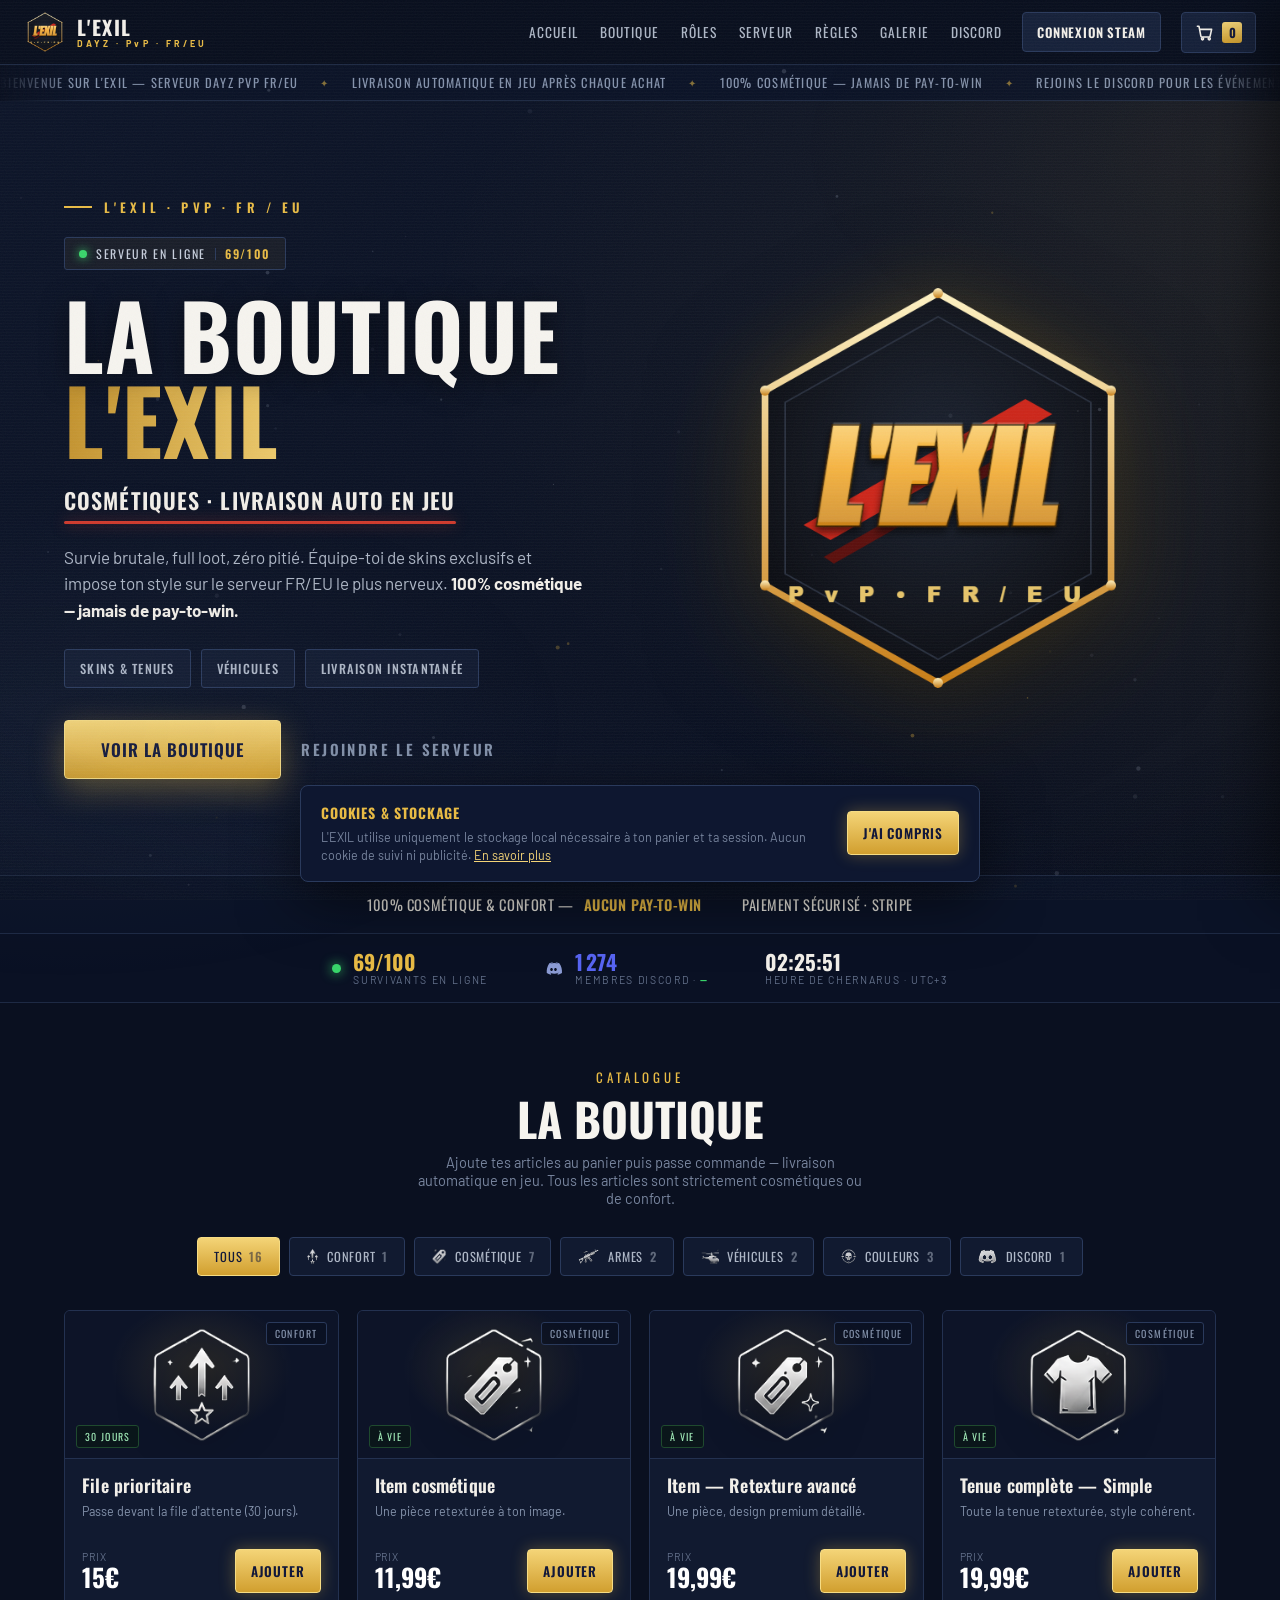
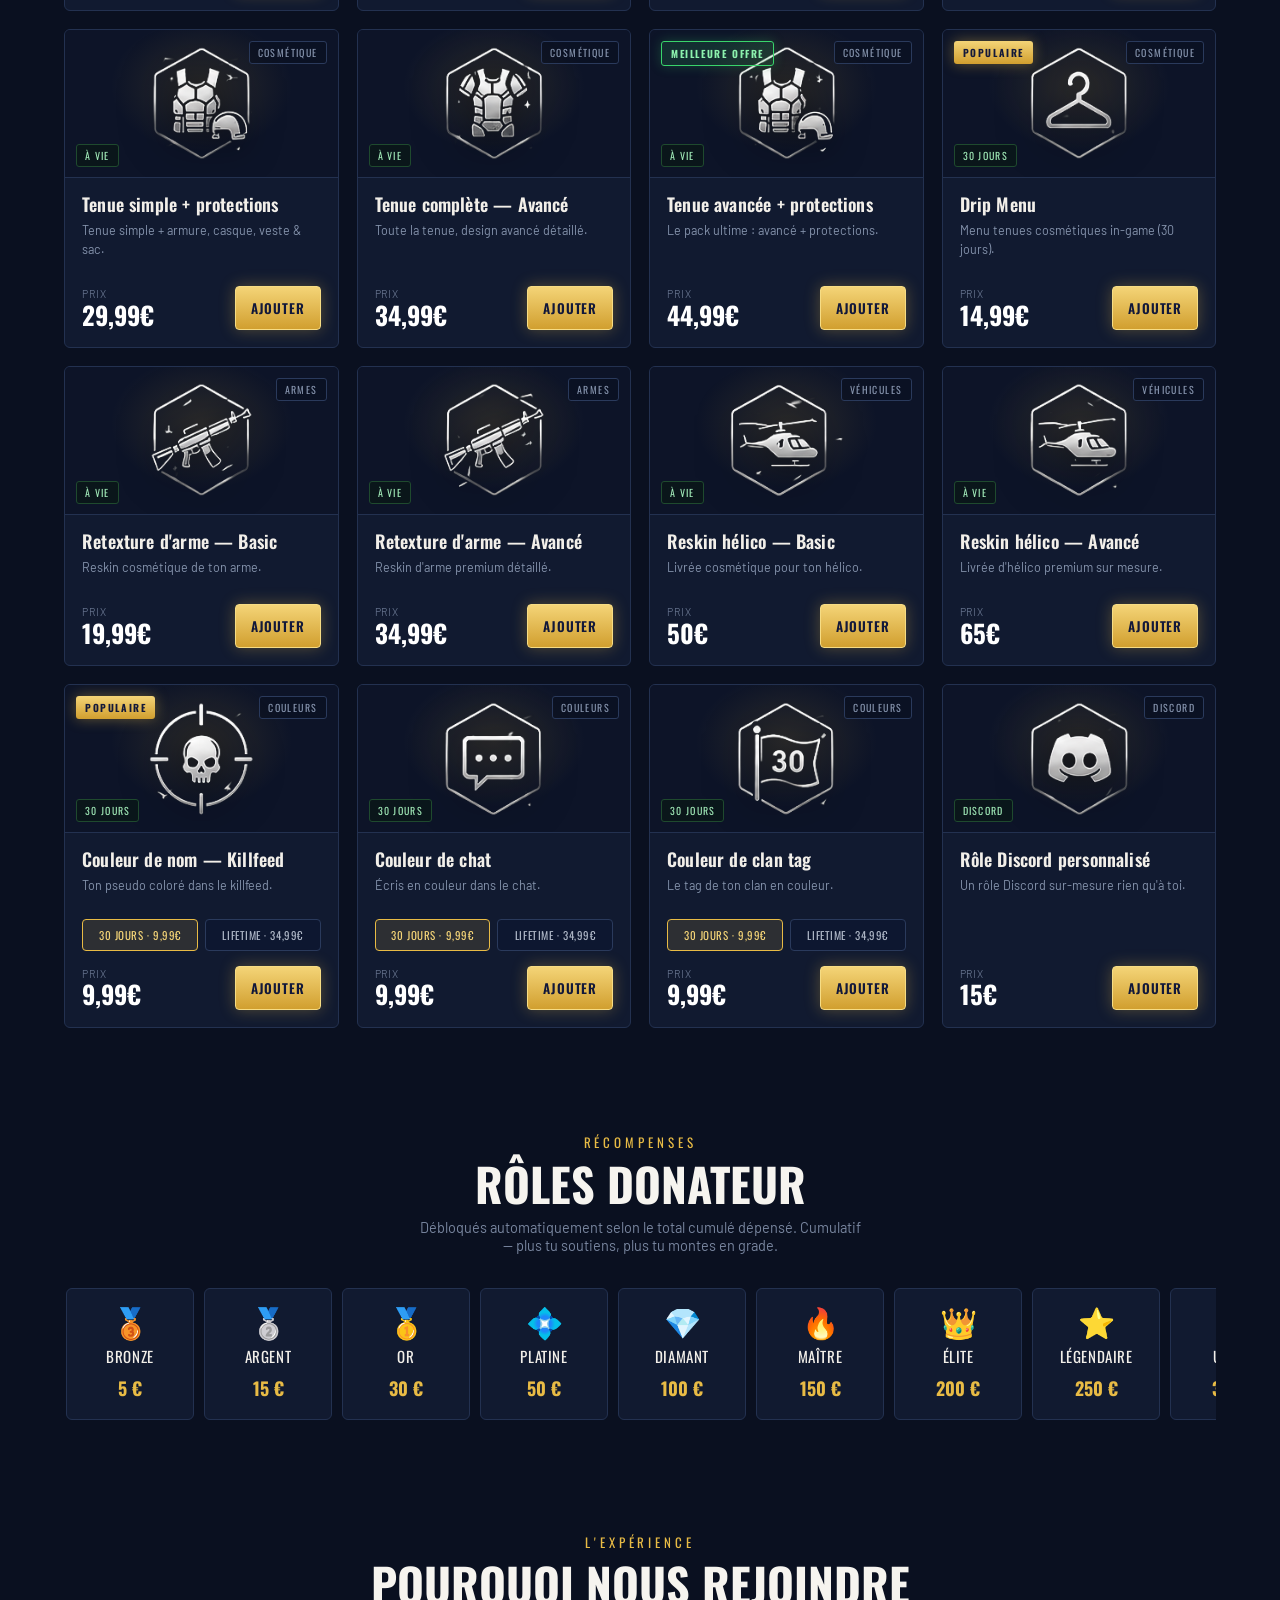
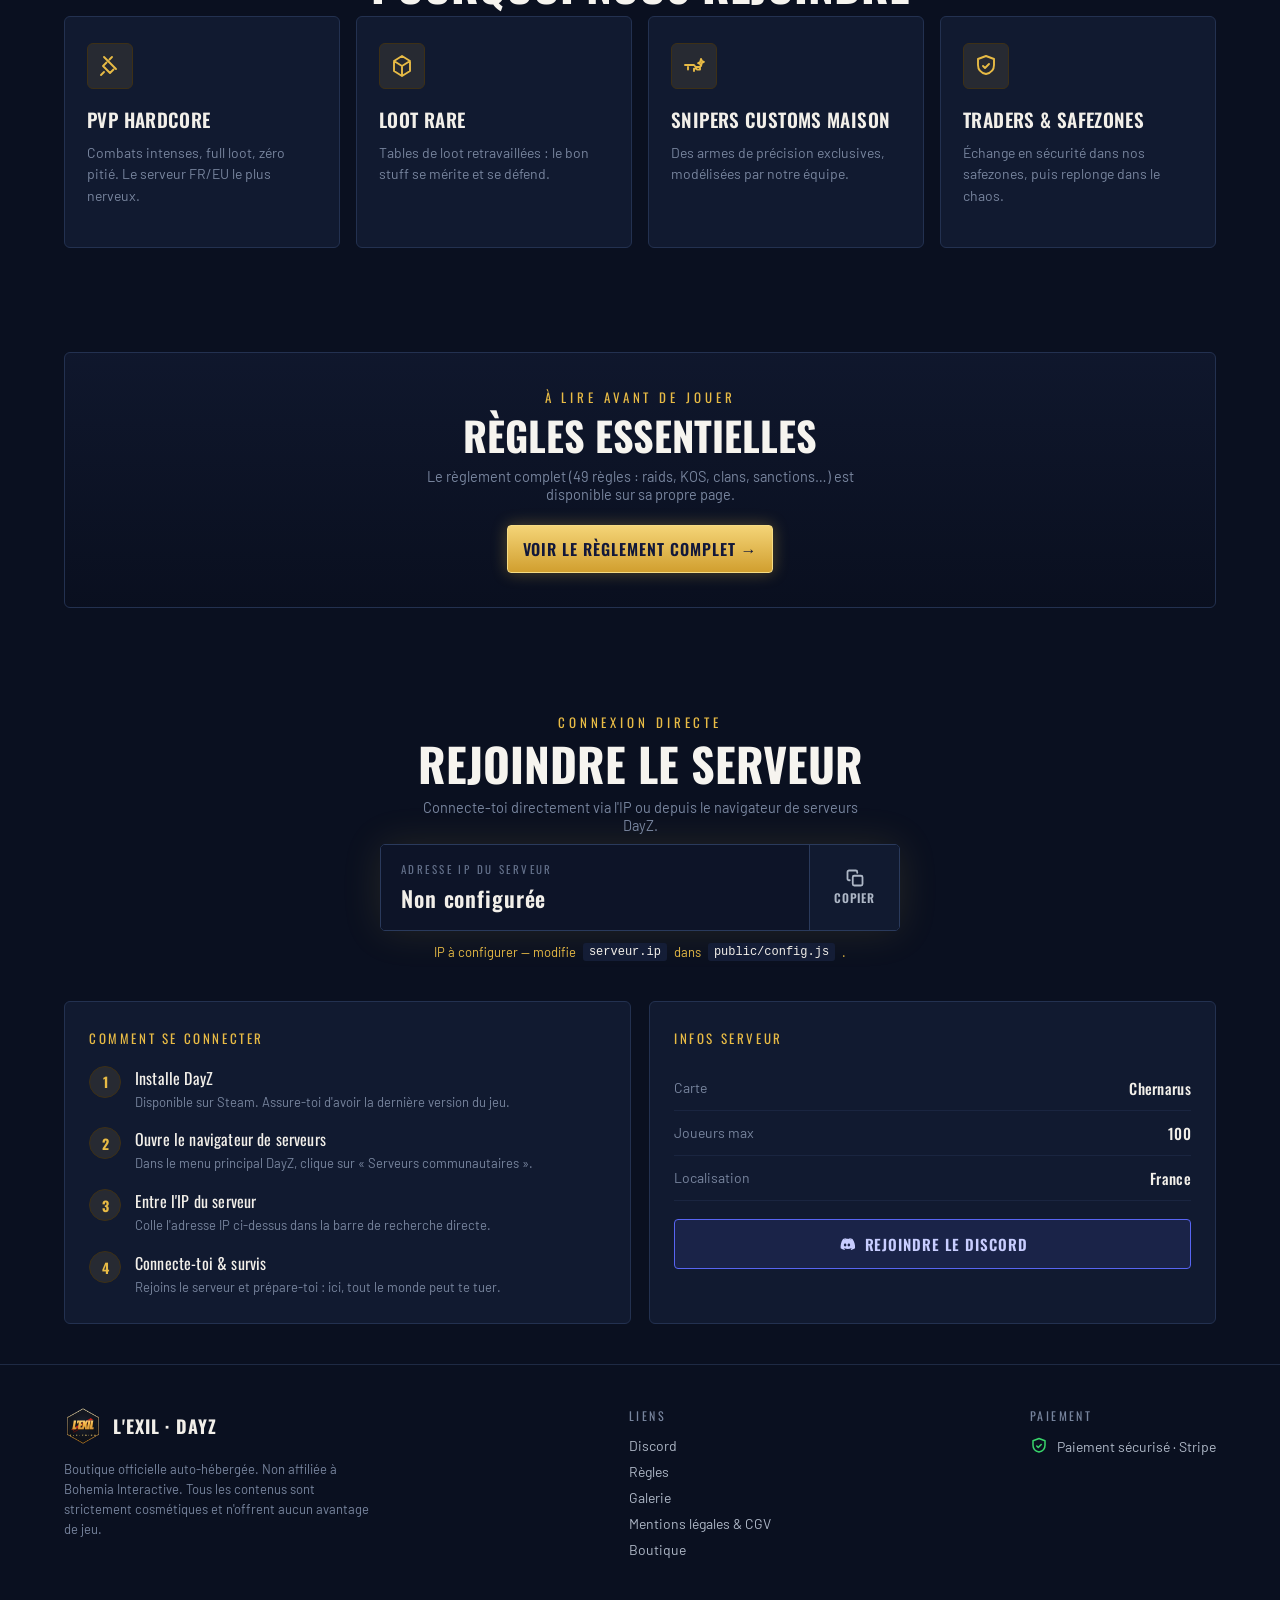
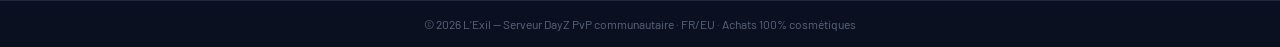
==== commit 71f26c00: "﻿Securite front : capture le jeton d'auth (?t=) et l'envoie avec les modifs de perso Co-Authored-By:" ====
--- a/index.html
+++ b/index.html
@@ -5,7 +5,7 @@
   <meta name="viewport" content="width=device-width, initial-scale=1.0" />
   <title>L'EXIL — Boutique DayZ</title>
   <link rel="icon" href="/img/logo.png" />
-  <link rel="stylesheet" href="/style.css?v=7" />
+  <link rel="stylesheet" href="/style.css?v=8" />
 </head>
 <body>
 
@@ -274,8 +274,8 @@
     <button class="btn btn-gold" id="cookieOk">J'ai compris</button>
   </div>
 
-  <script src="/config.js?v=7"></script>
-  <script src="/fx.js?v=7"></script>
-  <script src="/shop.js?v=7"></script>
+  <script src="/config.js?v=8"></script>
+  <script src="/fx.js?v=8"></script>
+  <script src="/shop.js?v=8"></script>
 </body>
 </html>
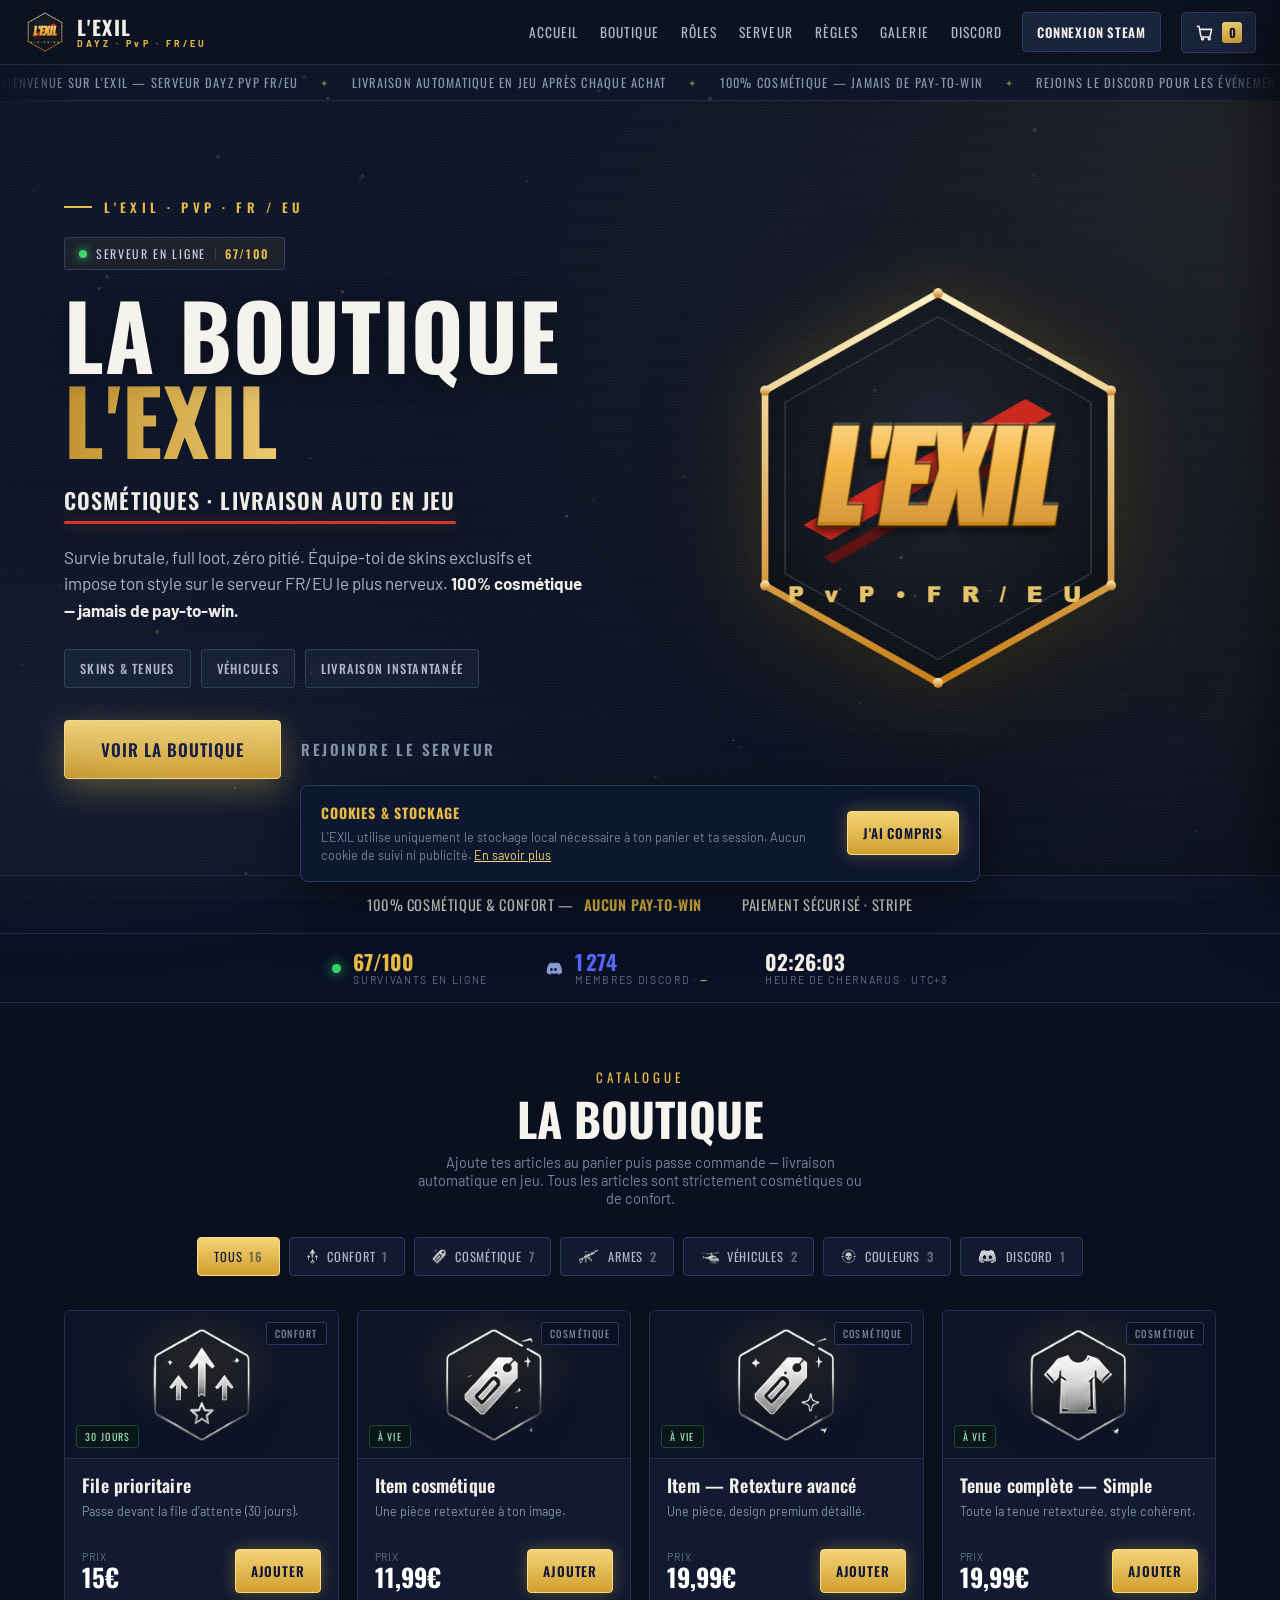
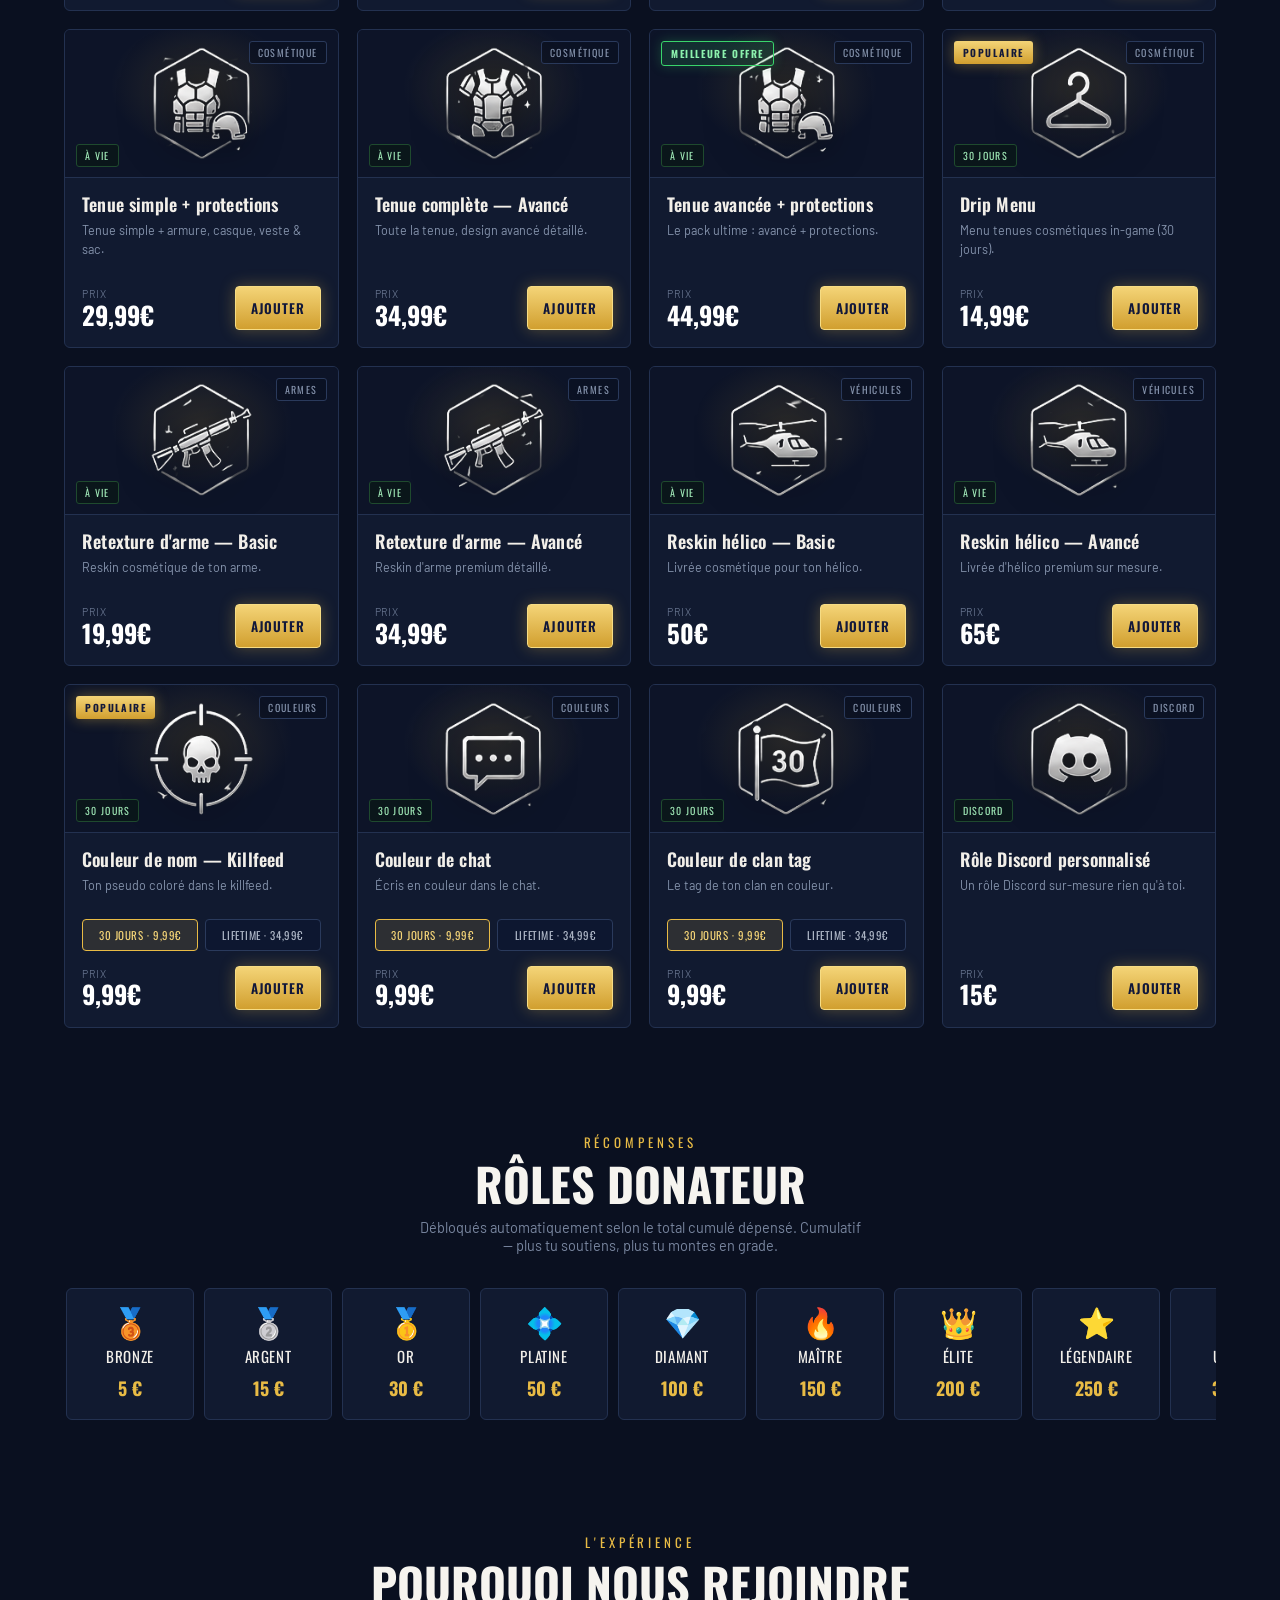
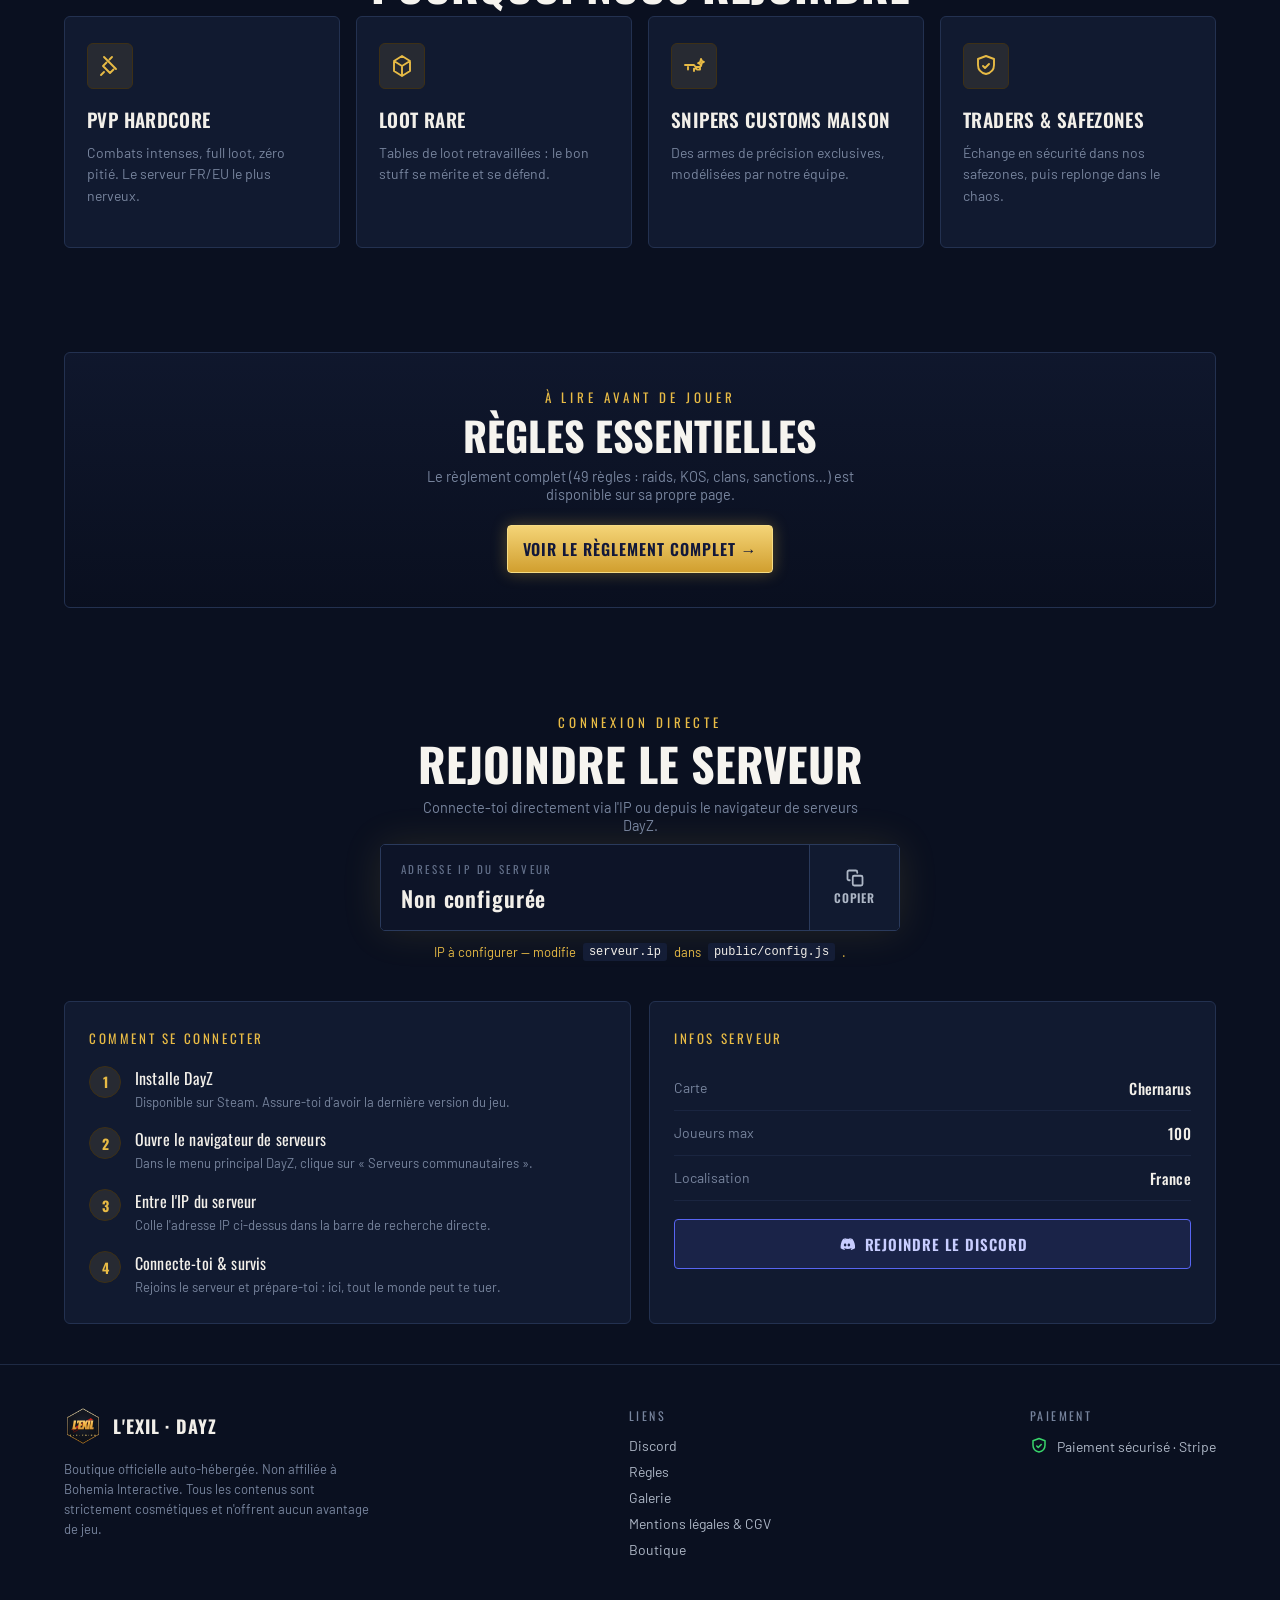
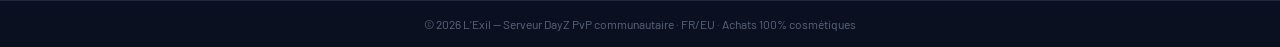
==== commit b34cb6c2: "Killfeed : page dediee de choix de style (couleur/slot/motion) - killfeed.html : 3 categories (Coule" ====
--- a/index.html
+++ b/index.html
@@ -5,7 +5,7 @@
   <meta name="viewport" content="width=device-width, initial-scale=1.0" />
   <title>L'EXIL — Boutique DayZ</title>
   <link rel="icon" href="/img/logo.png" />
-  <link rel="stylesheet" href="/style.css?v=8" />
+  <link rel="stylesheet" href="/style.css?v=9" />
 </head>
 <body>
 
@@ -274,8 +274,8 @@
     <button class="btn btn-gold" id="cookieOk">J'ai compris</button>
   </div>
 
-  <script src="/config.js?v=8"></script>
-  <script src="/fx.js?v=8"></script>
-  <script src="/shop.js?v=8"></script>
+  <script src="/config.js?v=9"></script>
+  <script src="/fx.js?v=9"></script>
+  <script src="/shop.js?v=9"></script>
 </body>
 </html>
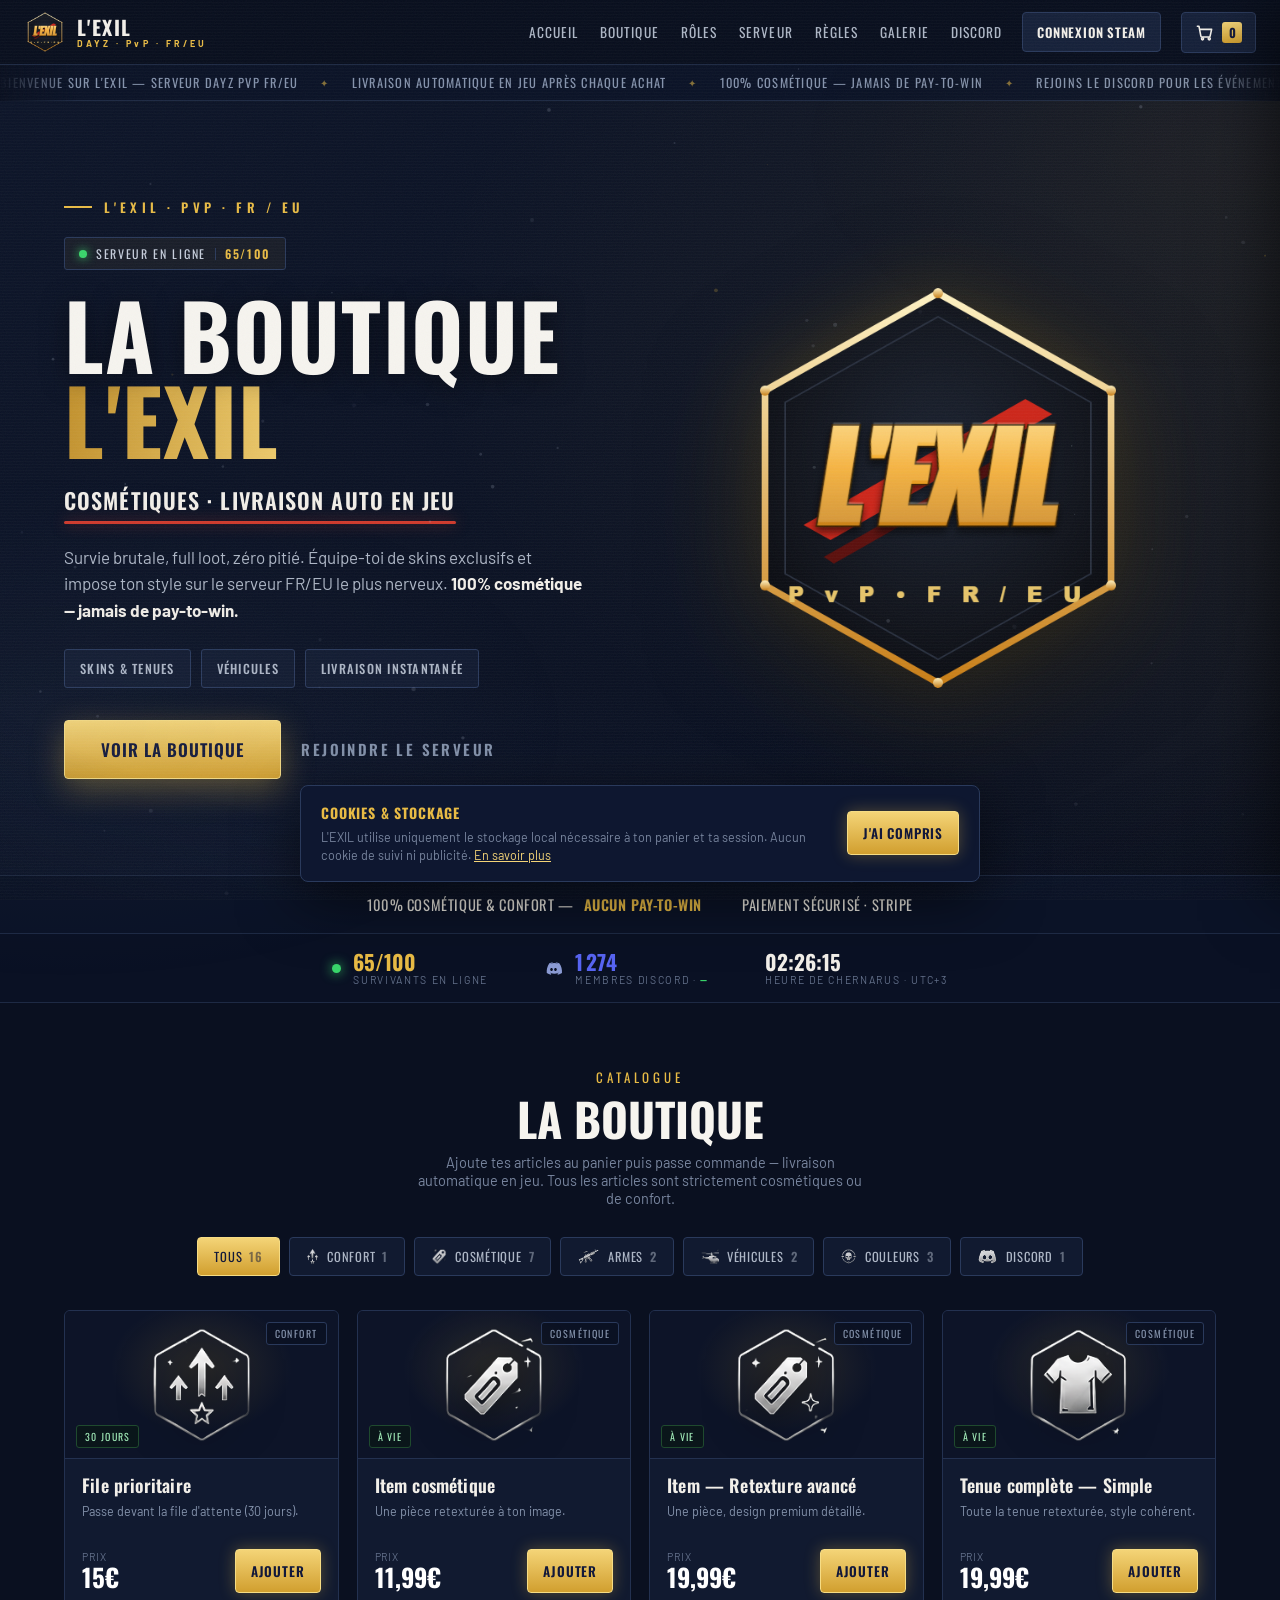
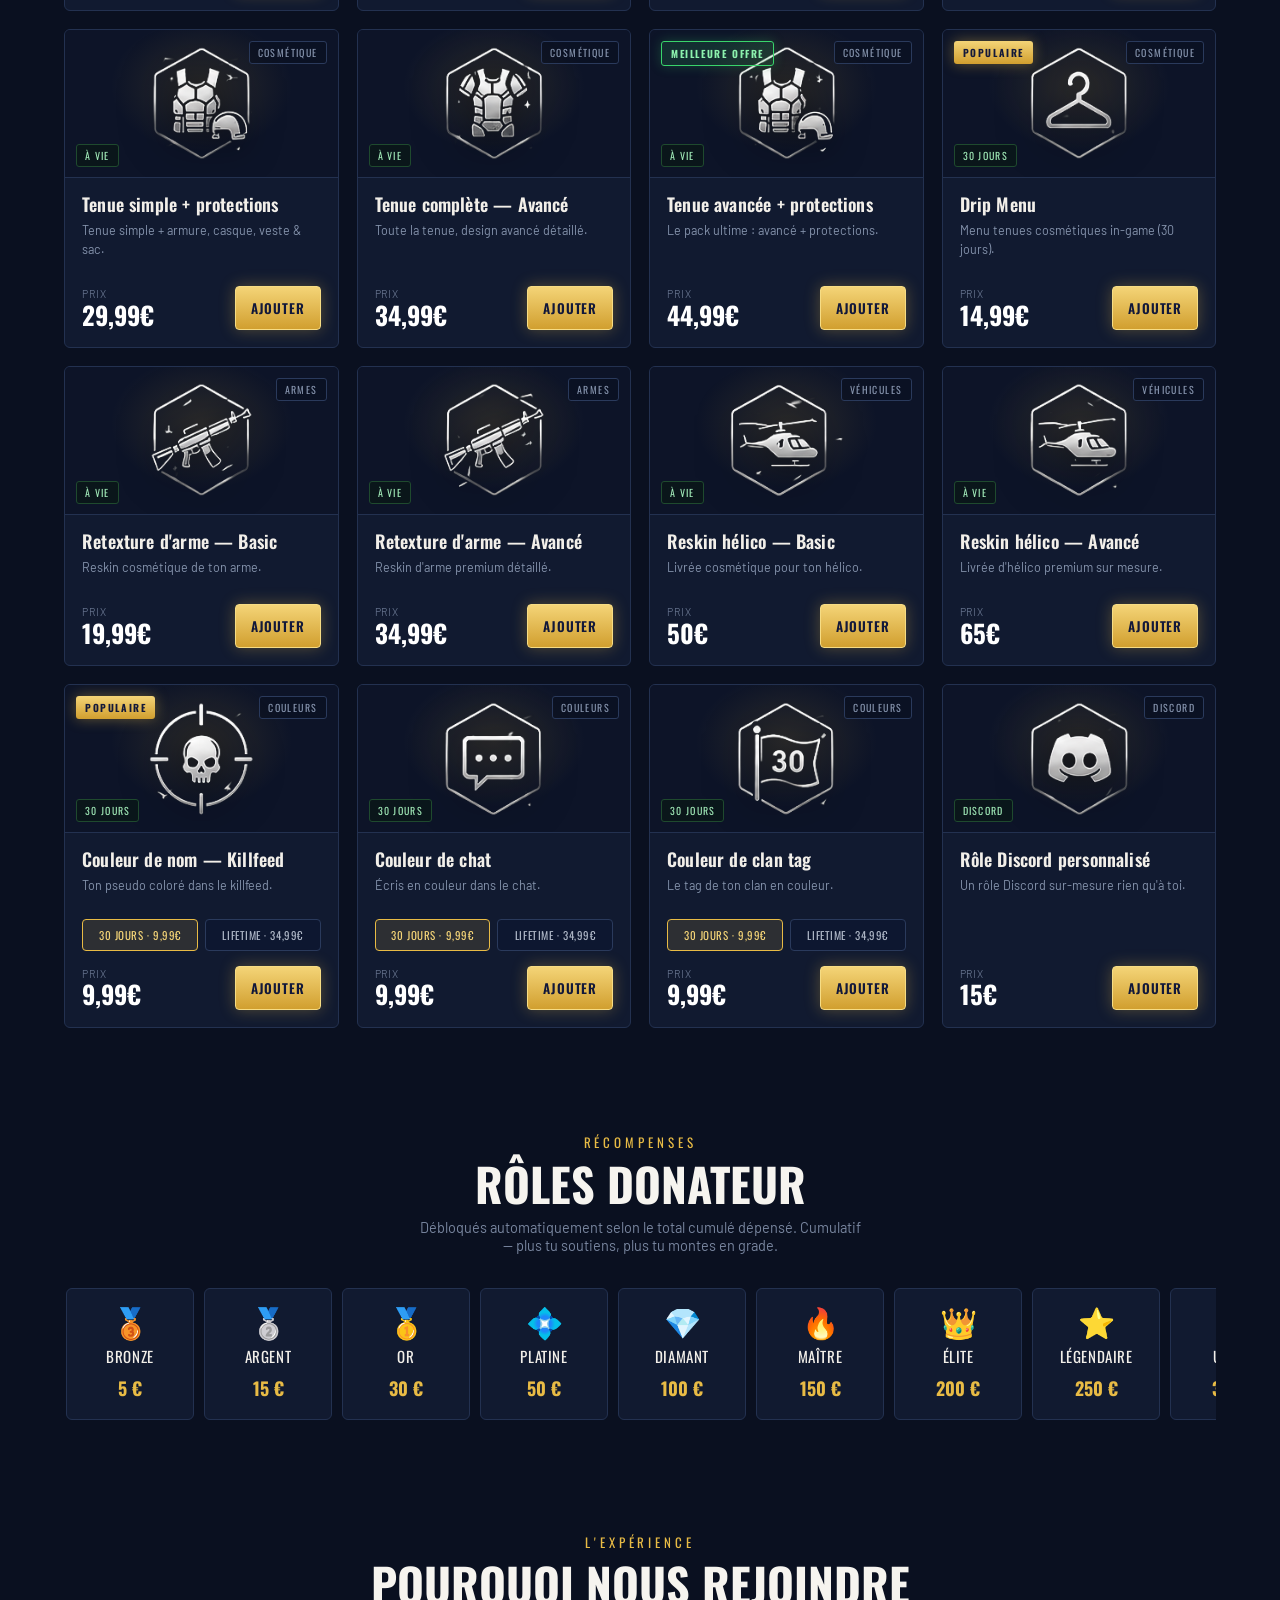
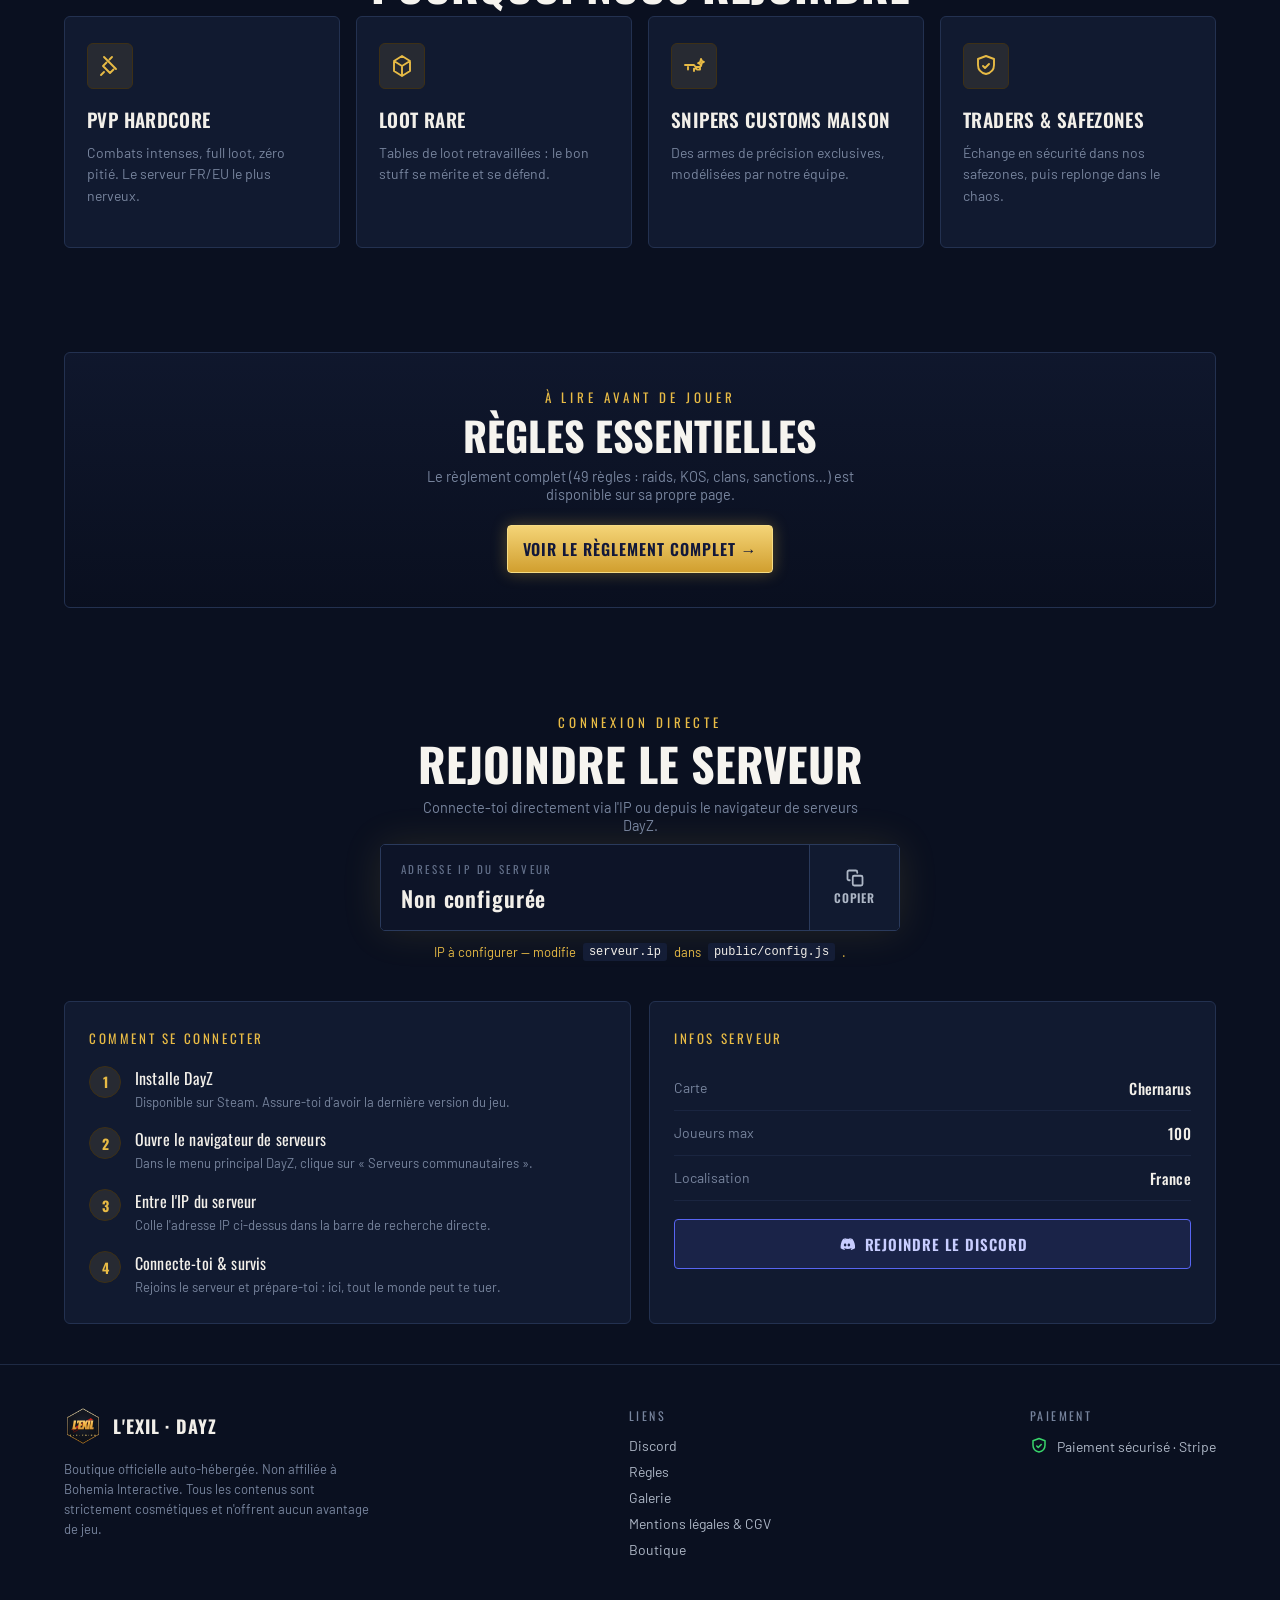
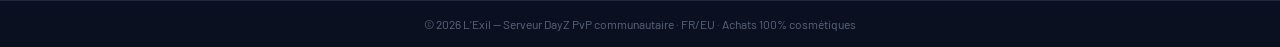
==== commit 1c101a54: "Killfeed : choix des styles depuis la BOUTIQUE (fiche produit) - shop.js : la fiche du produit "Coul" ====
--- a/index.html
+++ b/index.html
@@ -5,7 +5,7 @@
   <meta name="viewport" content="width=device-width, initial-scale=1.0" />
   <title>L'EXIL — Boutique DayZ</title>
   <link rel="icon" href="/img/logo.png" />
-  <link rel="stylesheet" href="/style.css?v=9" />
+  <link rel="stylesheet" href="/style.css?v=10" />
 </head>
 <body>
 
@@ -255,6 +255,7 @@
         <p class="prod-long" id="prodLong"></p>
         <ul class="prod-features" id="prodFeatures"></ul>
         <div class="prod-variants" id="prodVariants"></div>
+        <div id="prodExtra"></div>
         <div class="prod-buy">
           <div class="price-col"><span class="price-prefix">Prix</span><span class="price" id="prodPrice"></span></div>
           <button class="btn btn-gold" id="prodAdd">Ajouter au panier</button>
@@ -274,8 +275,8 @@
     <button class="btn btn-gold" id="cookieOk">J'ai compris</button>
   </div>
 
-  <script src="/config.js?v=9"></script>
-  <script src="/fx.js?v=9"></script>
-  <script src="/shop.js?v=9"></script>
+  <script src="/config.js?v=10"></script>
+  <script src="/fx.js?v=10"></script>
+  <script src="/shop.js?v=10"></script>
 </body>
 </html>
--- a/style.css
+++ b/style.css
@@ -791,6 +791,13 @@
 .prod-buy .price { font-size: 30px; }
 .prod-buy .btn { padding: 13px 22px; font-size: 15px; }
 .prod-note { font-size: 11.5px; color: var(--muted-4); margin: 12px 0 0; line-height: 1.5; }
+.prod-styles-link {
+  display: block; margin: 4px 0 16px; padding: 12px 15px; border-radius: 6px; text-align: center;
+  font-family: var(--font-head); font-size: 13.5px; letter-spacing: .04em; text-decoration: none;
+  color: var(--gold-2); background: rgba(232, 187, 69, .09); border: 1px solid #3d3016;
+  transition: background .18s, border-color .18s;
+}
+.prod-styles-link:hover { background: rgba(232, 187, 69, .16); border-color: var(--gold); }
 @media (max-width: 640px) {
   .prod-box { grid-template-columns: 1fr; }
   .prod-media { border-right: none; border-bottom: 1px solid var(--border); padding: 22px; }
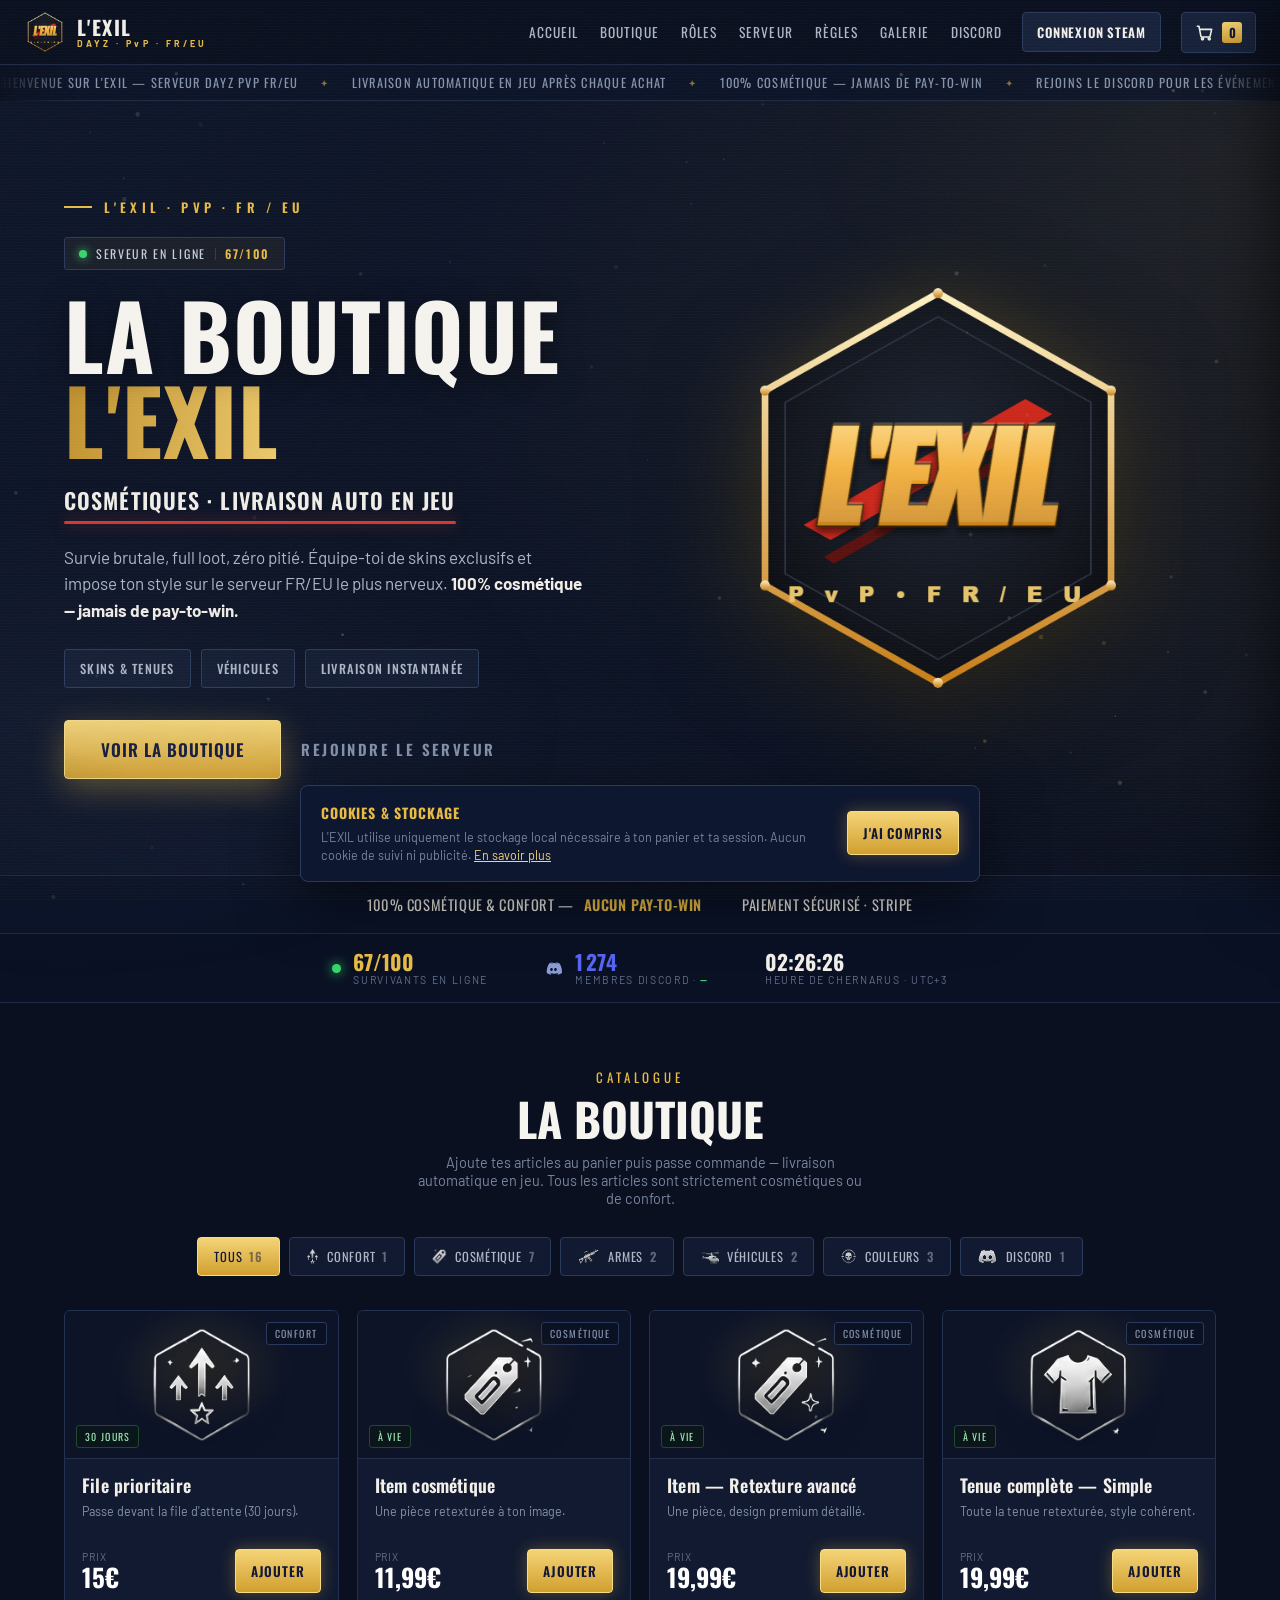
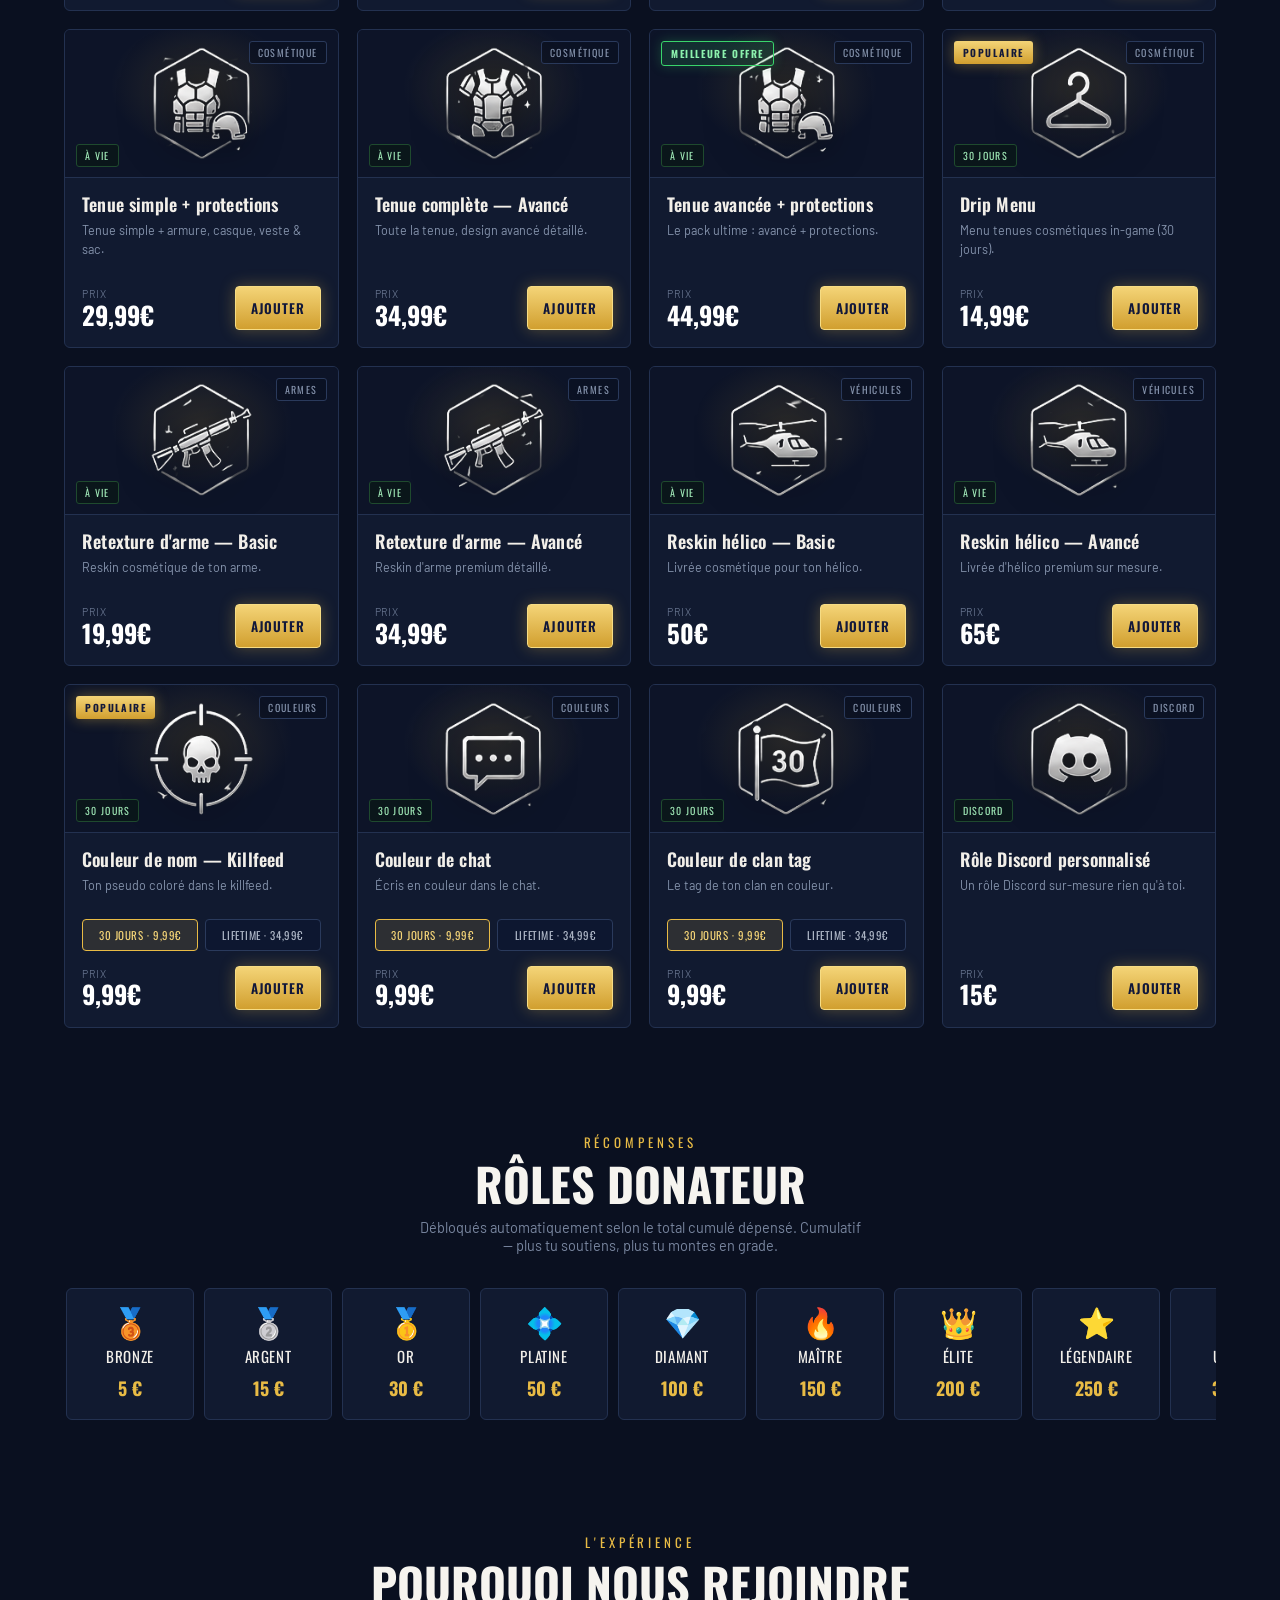
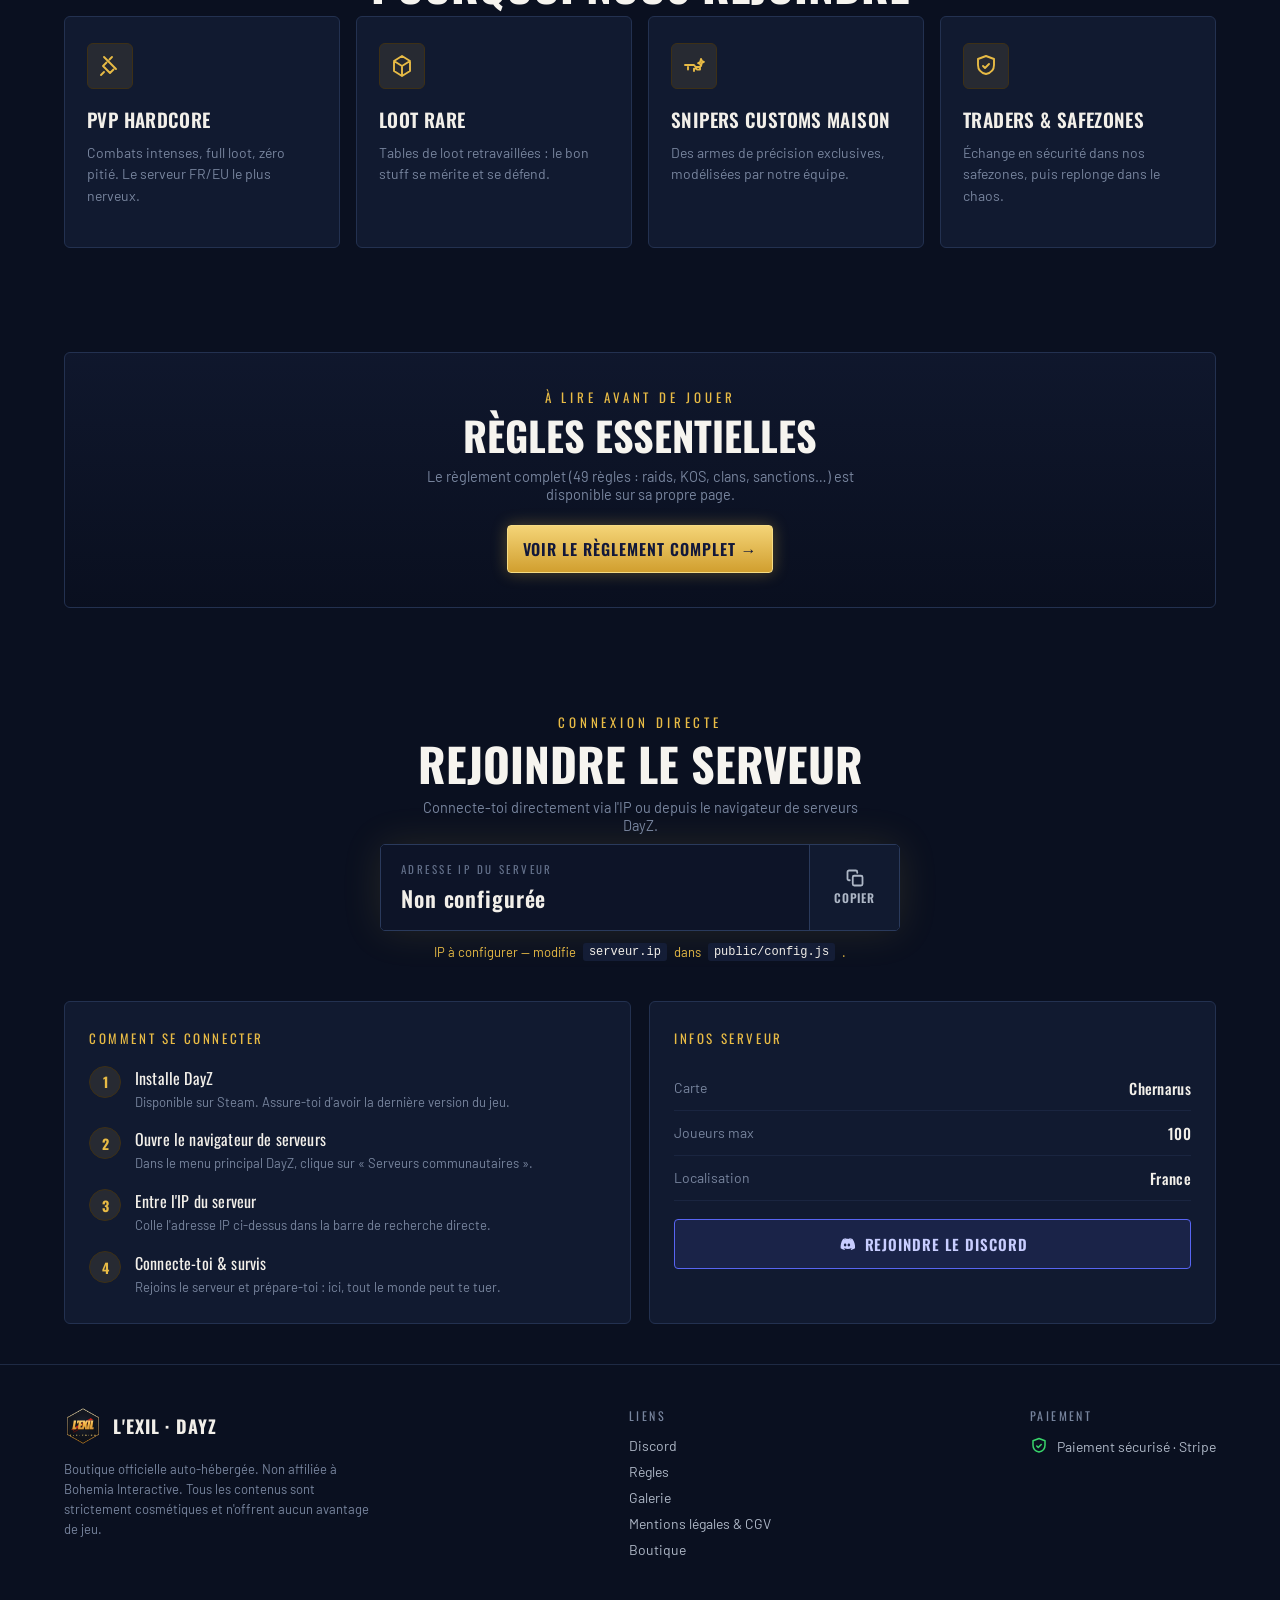
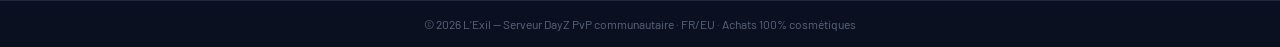
==== commit de21c08c: "Page produit dediee : clic sur une carte ouvre produit.html (fini la modale) - produit.html : vraie " ====
--- a/index.html
+++ b/index.html
@@ -5,7 +5,7 @@
   <meta name="viewport" content="width=device-width, initial-scale=1.0" />
   <title>L'EXIL — Boutique DayZ</title>
   <link rel="icon" href="/img/logo.png" />
-  <link rel="stylesheet" href="/style.css?v=10" />
+  <link rel="stylesheet" href="/style.css?v=11" />
 </head>
 <body>
 
@@ -275,8 +275,8 @@
     <button class="btn btn-gold" id="cookieOk">J'ai compris</button>
   </div>
 
-  <script src="/config.js?v=10"></script>
-  <script src="/fx.js?v=10"></script>
-  <script src="/shop.js?v=10"></script>
+  <script src="/config.js?v=11"></script>
+  <script src="/fx.js?v=11"></script>
+  <script src="/shop.js?v=11"></script>
 </body>
 </html>
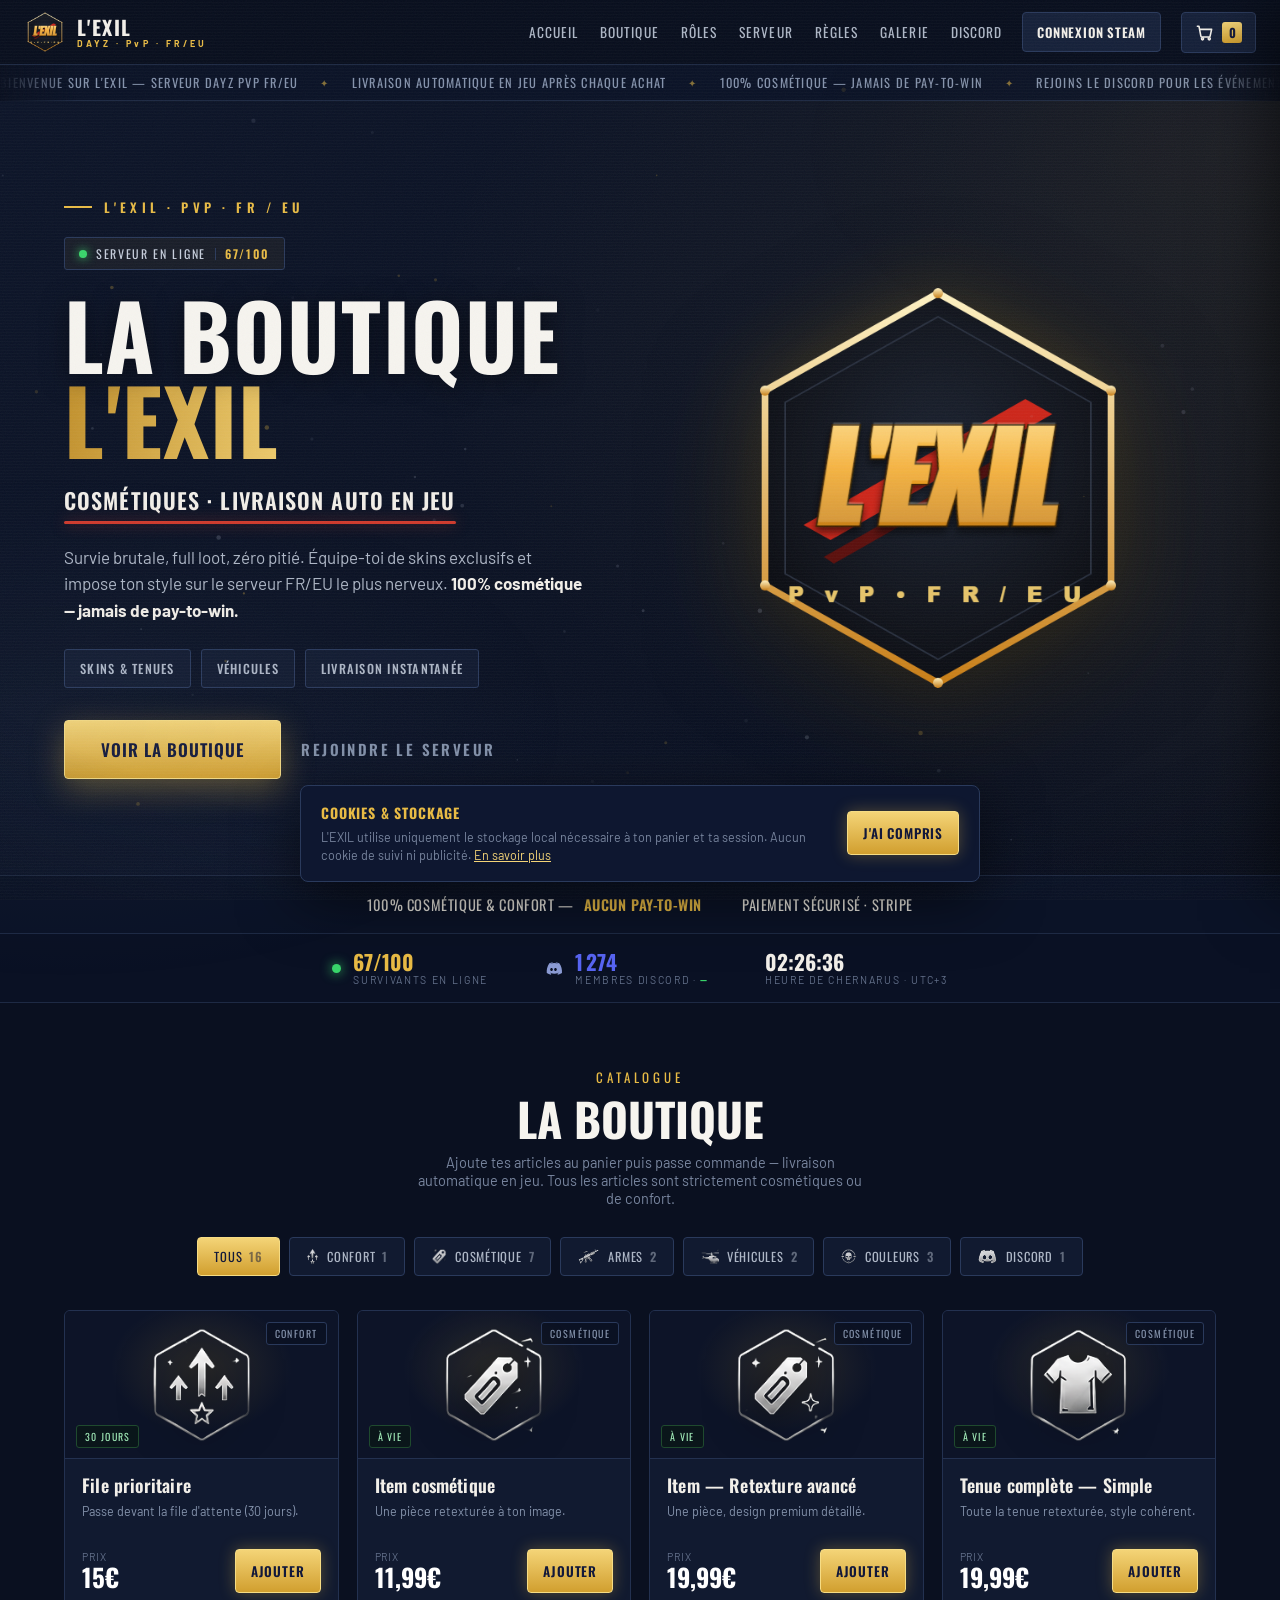
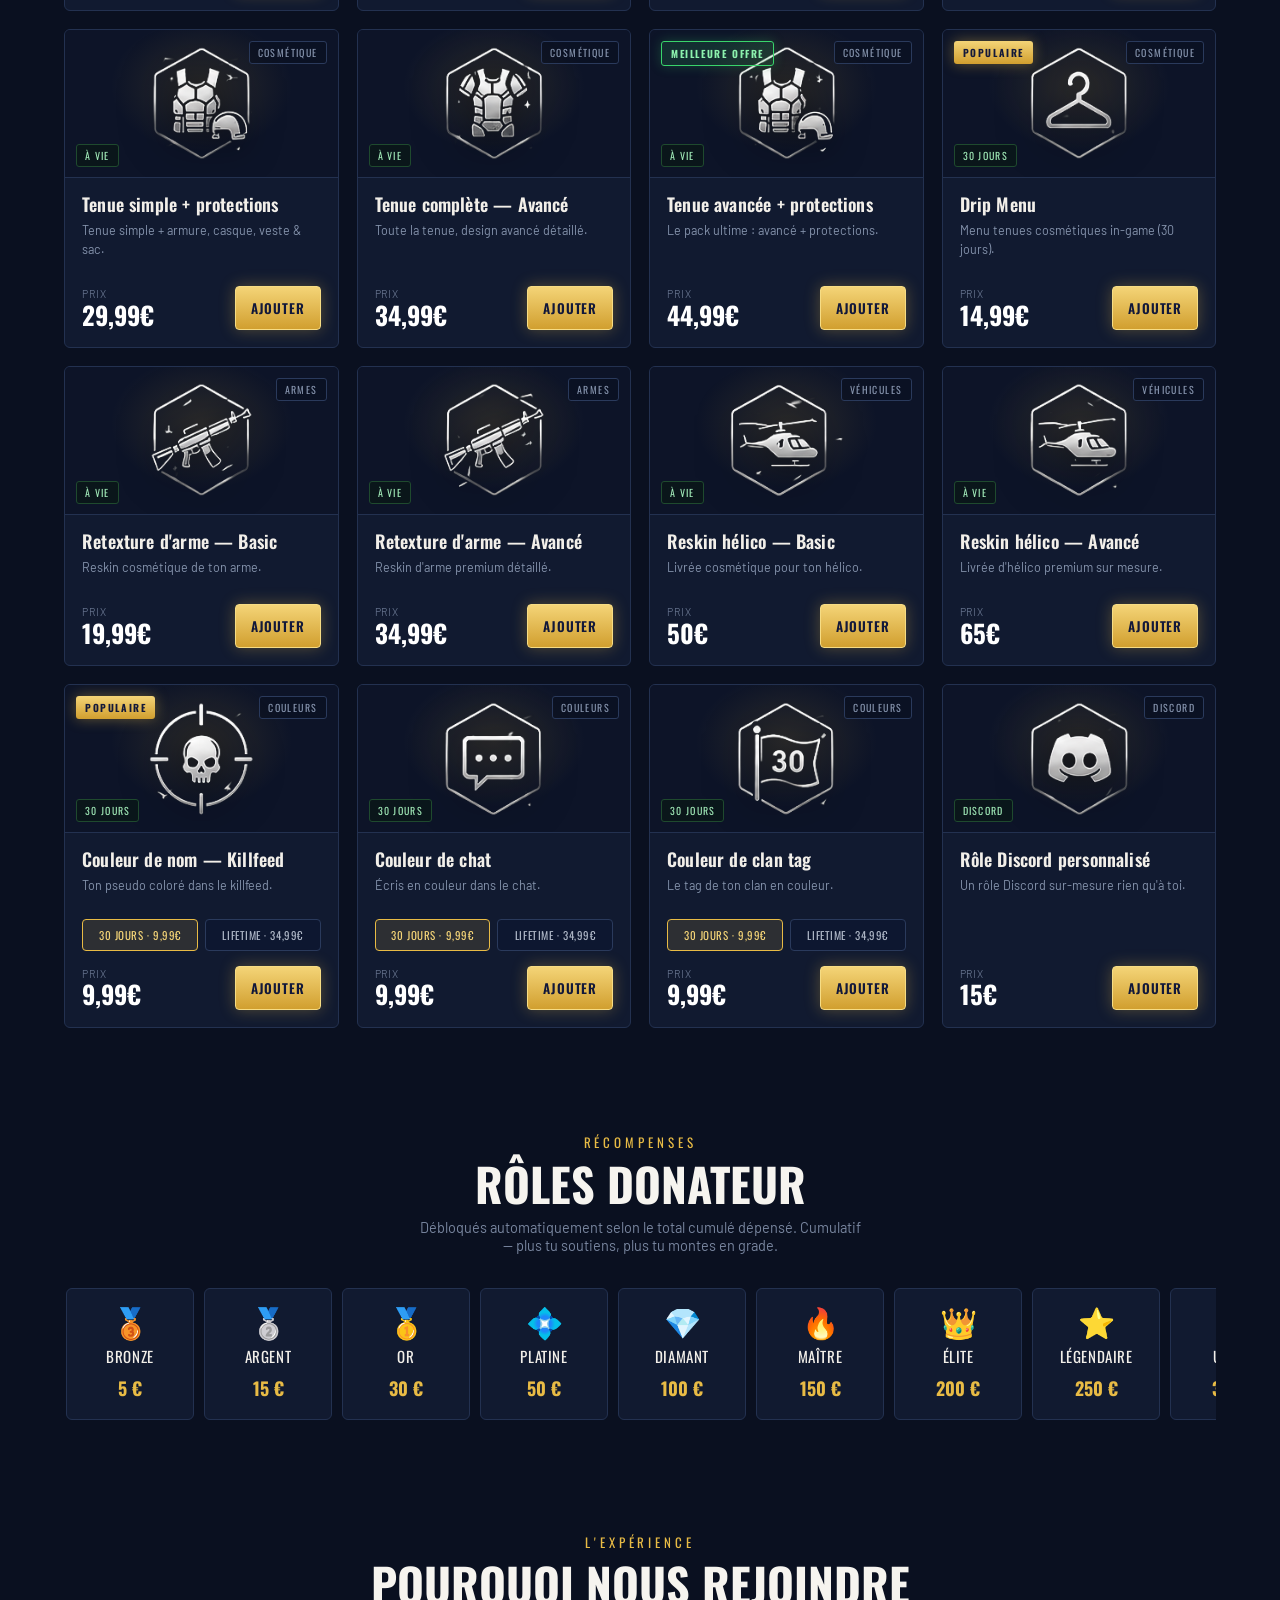
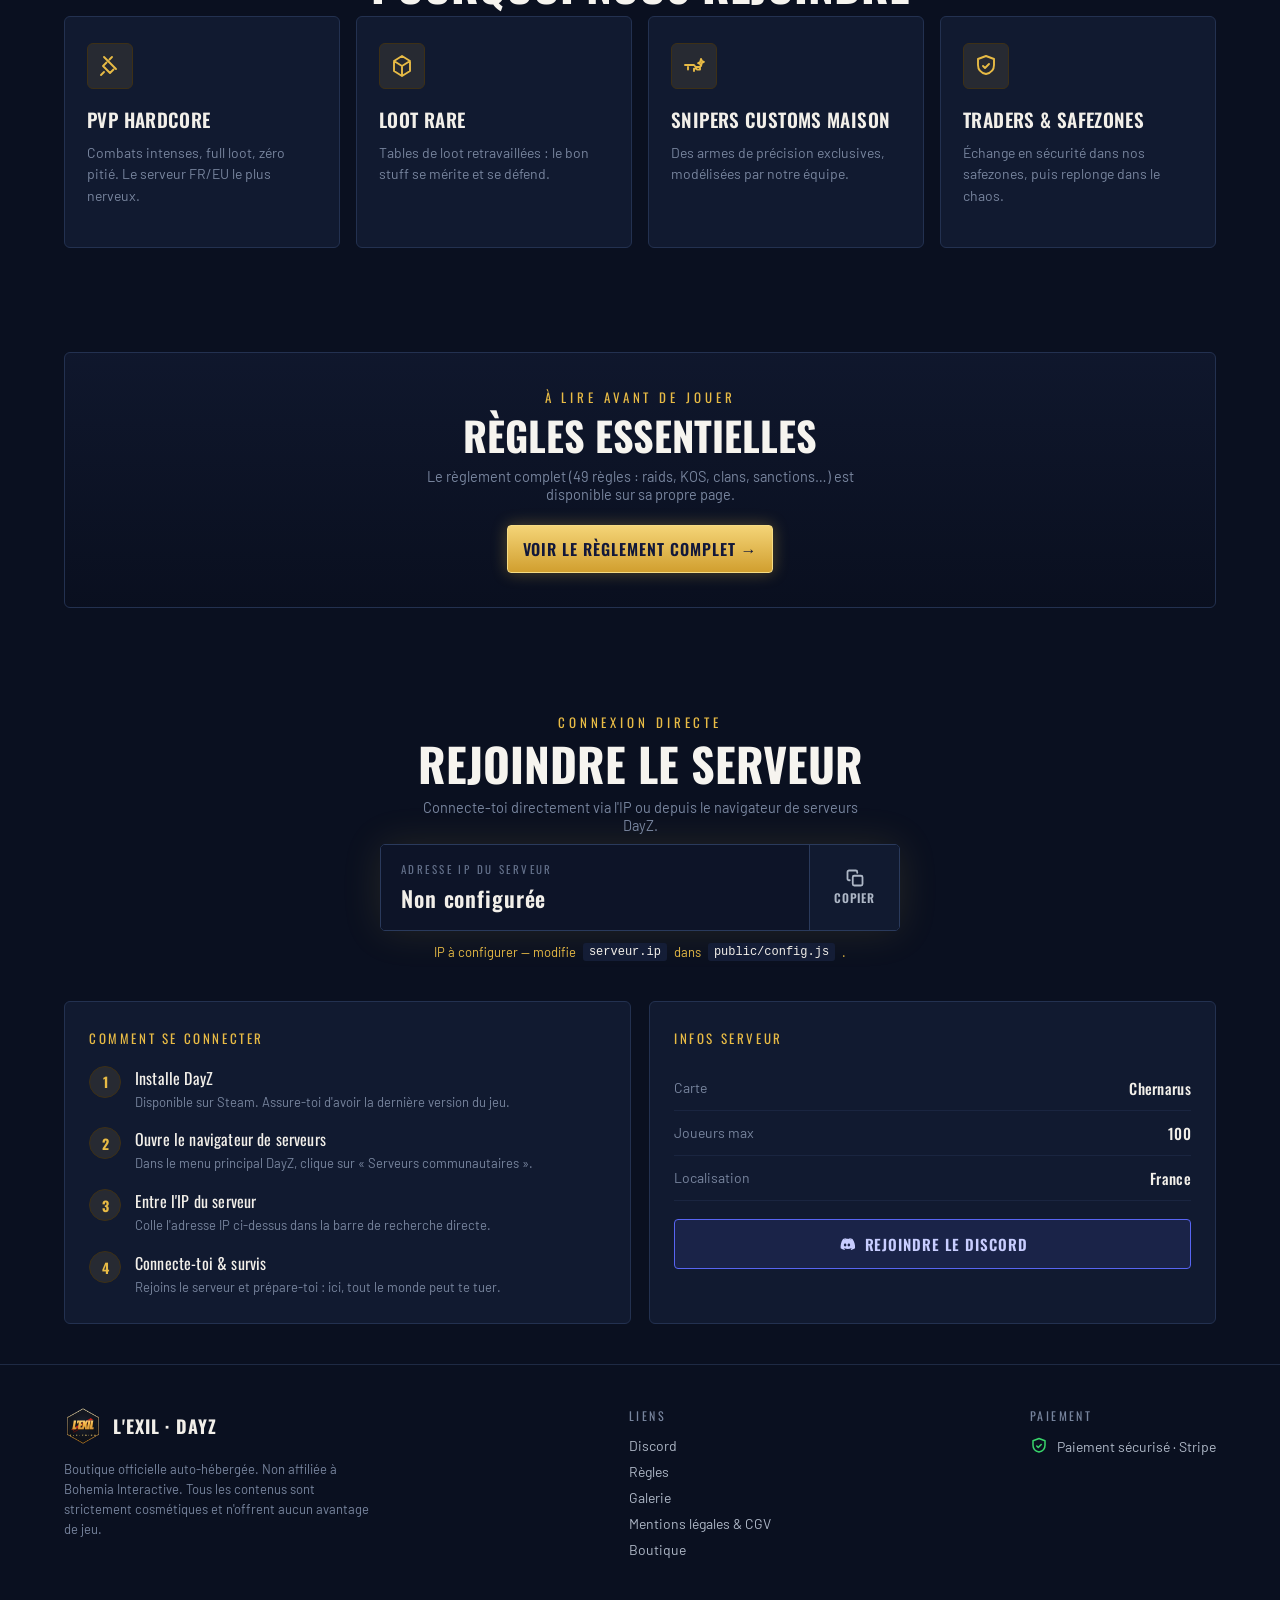
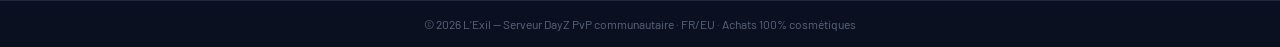
==== commit cf87012d: "Killfeed : les 3 listes de styles directement sur la page produit - kf-chooser.js : sélecteur killfe" ====
--- a/index.html
+++ b/index.html
@@ -5,7 +5,7 @@
   <meta name="viewport" content="width=device-width, initial-scale=1.0" />
   <title>L'EXIL — Boutique DayZ</title>
   <link rel="icon" href="/img/logo.png" />
-  <link rel="stylesheet" href="/style.css?v=11" />
+  <link rel="stylesheet" href="/style.css?v=12" />
 </head>
 <body>
 
@@ -275,8 +275,8 @@
     <button class="btn btn-gold" id="cookieOk">J'ai compris</button>
   </div>
 
-  <script src="/config.js?v=11"></script>
-  <script src="/fx.js?v=11"></script>
-  <script src="/shop.js?v=11"></script>
+  <script src="/config.js?v=12"></script>
+  <script src="/fx.js?v=12"></script>
+  <script src="/shop.js?v=12"></script>
 </body>
 </html>
--- a/style.css
+++ b/style.css
@@ -856,3 +856,74 @@
   .live-value { font-size: 18px; }
   .fx-fog { display: none; }
 }
+
+/* ═══════════════ SÉLECTEUR DE STYLE KILLFEED (kf-chooser) ═══════════════ */
+/* Aperçu en direct */
+.kf-preview { margin-bottom: 22px; border: 1px solid var(--border-2); border-radius: 10px; overflow: hidden; background: linear-gradient(135deg, #0c1428, #080d1c); }
+.kf-preview-label { font-family: var(--font-head); font-size: 11px; letter-spacing: .2em; text-transform: uppercase; color: var(--muted-4); padding: 12px 18px 0; }
+.kf-feed { padding: 14px 18px 18px; }
+.kf-line { position: relative; overflow: hidden; align-self: flex-start; display: inline-flex; align-items: center; gap: 10px; max-width: 100%;
+  padding: 9px 16px; border-radius: 5px; background: #0d1526; border: 1px solid #1c2947; font-family: var(--font-head); font-size: 18px; letter-spacing: .03em; }
+.kf-line .kf-victim { color: var(--muted-3); }
+.kf-line .kf-skull { opacity: .6; }
+.kf-name { font-weight: 700; background-image: var(--kf-grad, linear-gradient(90deg,#f2efe9,#f2efe9)); -webkit-background-clip: text; background-clip: text; color: transparent; background-size: 200% auto; }
+.kf-slot-chromatic { border-image: linear-gradient(90deg,#ff2bd6,#22e0ff,#ffe017,#ff2bd6) 1; animation: kfChroma 4s linear infinite; }
+.kf-slot-symbiote { background: linear-gradient(135deg,#1a1030,#3a1550,#0a0512); }
+.kf-slot-shockwave::after { content: ""; position: absolute; inset: 0; background: radial-gradient(circle at 0% 50%, rgba(34,224,255,.5), transparent 60%); animation: kfShock 2.2s ease-out infinite; }
+.kf-slot-sweep::after { content: ""; position: absolute; top: 0; bottom: 0; width: 40%; background: linear-gradient(110deg, transparent, rgba(232,187,69,.5), transparent); animation: kfSweep 2.4s linear infinite; }
+.kf-slot-embers { background: linear-gradient(0deg,#2a0d06,#0d1526); }
+.kf-slot-embers::after { content: ""; position: absolute; inset: 0; background: radial-gradient(2px 2px at 20% 90%, #ff6a00, transparent), radial-gradient(2px 2px at 60% 90%, #ffb03d, transparent), radial-gradient(2px 2px at 80% 90%, #d40000, transparent); animation: kfEmbers 1.8s linear infinite; }
+@keyframes kfChroma { to { filter: hue-rotate(360deg); } }
+@keyframes kfShock { 0% { opacity: .8; transform: scale(.6); } 100% { opacity: 0; transform: scale(1.6); } }
+@keyframes kfSweep { 0% { left: -45%; } 100% { left: 105%; } }
+@keyframes kfEmbers { 0% { transform: translateY(0); opacity: .9; } 100% { transform: translateY(-14px); opacity: 0; } }
+.kf-motion-wave .kf-name { animation: kfWave 1.6s ease-in-out infinite; }
+.kf-motion-breathing .kf-name { animation: kfBreath 2.4s ease-in-out infinite; }
+.kf-motion-marquee .kf-name { animation: kfMarquee 3s linear infinite; }
+.kf-motion-static .kf-name { animation: kfStatic .18s steps(2) infinite; }
+.kf-motion-beat .kf-name { animation: kfBeat 1s ease-in-out infinite; }
+.kf-motion-fade .kf-name { animation: kfFade 2.2s ease-in-out infinite; }
+@keyframes kfWave { 0%,100% { transform: translateY(0); } 50% { transform: translateY(-4px); } }
+@keyframes kfBreath { 0%,100% { filter: brightness(.7); } 50% { filter: brightness(1.35); } }
+@keyframes kfMarquee { to { background-position: 200% 0; } }
+@keyframes kfStatic { 0% { opacity: 1; transform: translateX(0); } 50% { opacity: .82; transform: translateX(.5px); } 100% { opacity: 1; transform: translateX(-.5px); } }
+@keyframes kfBeat { 0%,100% { transform: scale(1); } 20% { transform: scale(1.12); } 40% { transform: scale(1); } }
+@keyframes kfFade { 0%,100% { opacity: .25; } 50% { opacity: 1; } }
+/* Listes déroulantes */
+.kf-select { margin-bottom: 14px; }
+.kf-select > label { display: block; font-family: var(--font-head); font-size: 12px; letter-spacing: .16em; text-transform: uppercase; color: var(--gold); margin-bottom: 8px; }
+.kf-select-wrap { position: relative; }
+.kf-select-btn { width: 100%; display: flex; align-items: center; gap: 13px; padding: 13px 15px; cursor: pointer;
+  background: var(--card); border: 1px solid var(--border-2); border-radius: 8px; color: var(--text); text-align: left; transition: border-color .18s; }
+.kf-select-btn:hover, .kf-select-btn[aria-expanded="true"] { border-color: var(--gold); }
+.kf-thumb { flex: none; width: 42px; height: 30px; border-radius: 5px; border: 1px solid var(--border-2); overflow: hidden; position: relative; }
+.kf-thumb video, .kf-thumb img { width: 100%; height: 100%; object-fit: cover; display: block; }
+.kf-thumb .sw { position: absolute; inset: 0; }
+.kf-thumb .demo { position: absolute; inset: 0; display: grid; place-items: center; font-family: var(--font-head); font-weight: 700; font-size: 11px;
+  background-image: var(--sw); -webkit-background-clip: text; background-clip: text; color: transparent; }
+.kf-select-cur { flex: 1; min-width: 0; }
+.kf-select-cur .t { font-family: var(--font-head); font-size: 16px; letter-spacing: .02em; }
+.kf-select-cur .d { font-size: 12px; color: var(--muted-3); margin-top: 1px; white-space: nowrap; overflow: hidden; text-overflow: ellipsis; }
+.kf-chev { flex: none; color: var(--muted-3); transition: transform .2s; }
+.kf-select-btn[aria-expanded="true"] .kf-chev { transform: rotate(180deg); color: var(--gold); }
+.kf-panel { position: absolute; z-index: 20; left: 0; right: 0; top: calc(100% + 6px); max-height: 340px; overflow-y: auto;
+  background: #101a31; border: 1px solid var(--border-2); border-radius: 8px; box-shadow: 0 20px 50px rgba(0,0,0,.55); padding: 6px; }
+.kf-panel[hidden] { display: none; }
+.kf-opt { width: 100%; display: flex; align-items: center; gap: 12px; padding: 9px 10px; cursor: pointer; border: none; border-radius: 6px; background: none; color: var(--text); text-align: left; }
+.kf-opt:hover { background: rgba(232,187,69,.08); }
+.kf-opt.on { background: rgba(232,187,69,.12); }
+.kf-opt .t { font-family: var(--font-head); font-size: 15px; letter-spacing: .02em; }
+.kf-opt .d { font-size: 11.5px; color: var(--muted-3); margin-top: 1px; }
+.kf-opt .info { flex: 1; min-width: 0; }
+.kf-opt-check { flex: none; color: var(--green); font-weight: 700; opacity: 0; }
+.kf-opt.on .kf-opt-check { opacity: 1; }
+.kf-banner { display: flex; flex-wrap: wrap; align-items: center; gap: 12px; justify-content: space-between;
+  padding: 14px 18px; margin-bottom: 18px; border-radius: 8px; background: rgba(232,187,69,.08); border: 1px solid #3d3016; }
+.kf-banner p { margin: 0; font-size: 13.5px; color: #e7d9b0; line-height: 1.5; }
+.kf-banner .btn { flex: none; }
+.kf-msg { position: fixed; left: 50%; transform: translateX(-50%); bottom: 22px; z-index: 40; max-width: 90vw; padding: 12px 20px; border-radius: 6px;
+  font-family: var(--font-head); font-size: 14px; box-shadow: 0 14px 40px rgba(0,0,0,.5); opacity: 0; pointer-events: none; transition: opacity .25s; }
+.kf-msg.show { opacity: 1; }
+.kf-msg.ok { background: #0e2a1a; border: 1px solid var(--green); color: #a8f2c0; }
+.kf-msg.ko { background: #2a120e; border: 1px solid #e05a4e; color: #f2b4ab; }
+@media (prefers-reduced-motion: reduce) { .kf-name, .kf-slot-shockwave::after, .kf-slot-sweep::after, .kf-slot-embers::after, .kf-slot-chromatic { animation: none !important; } }
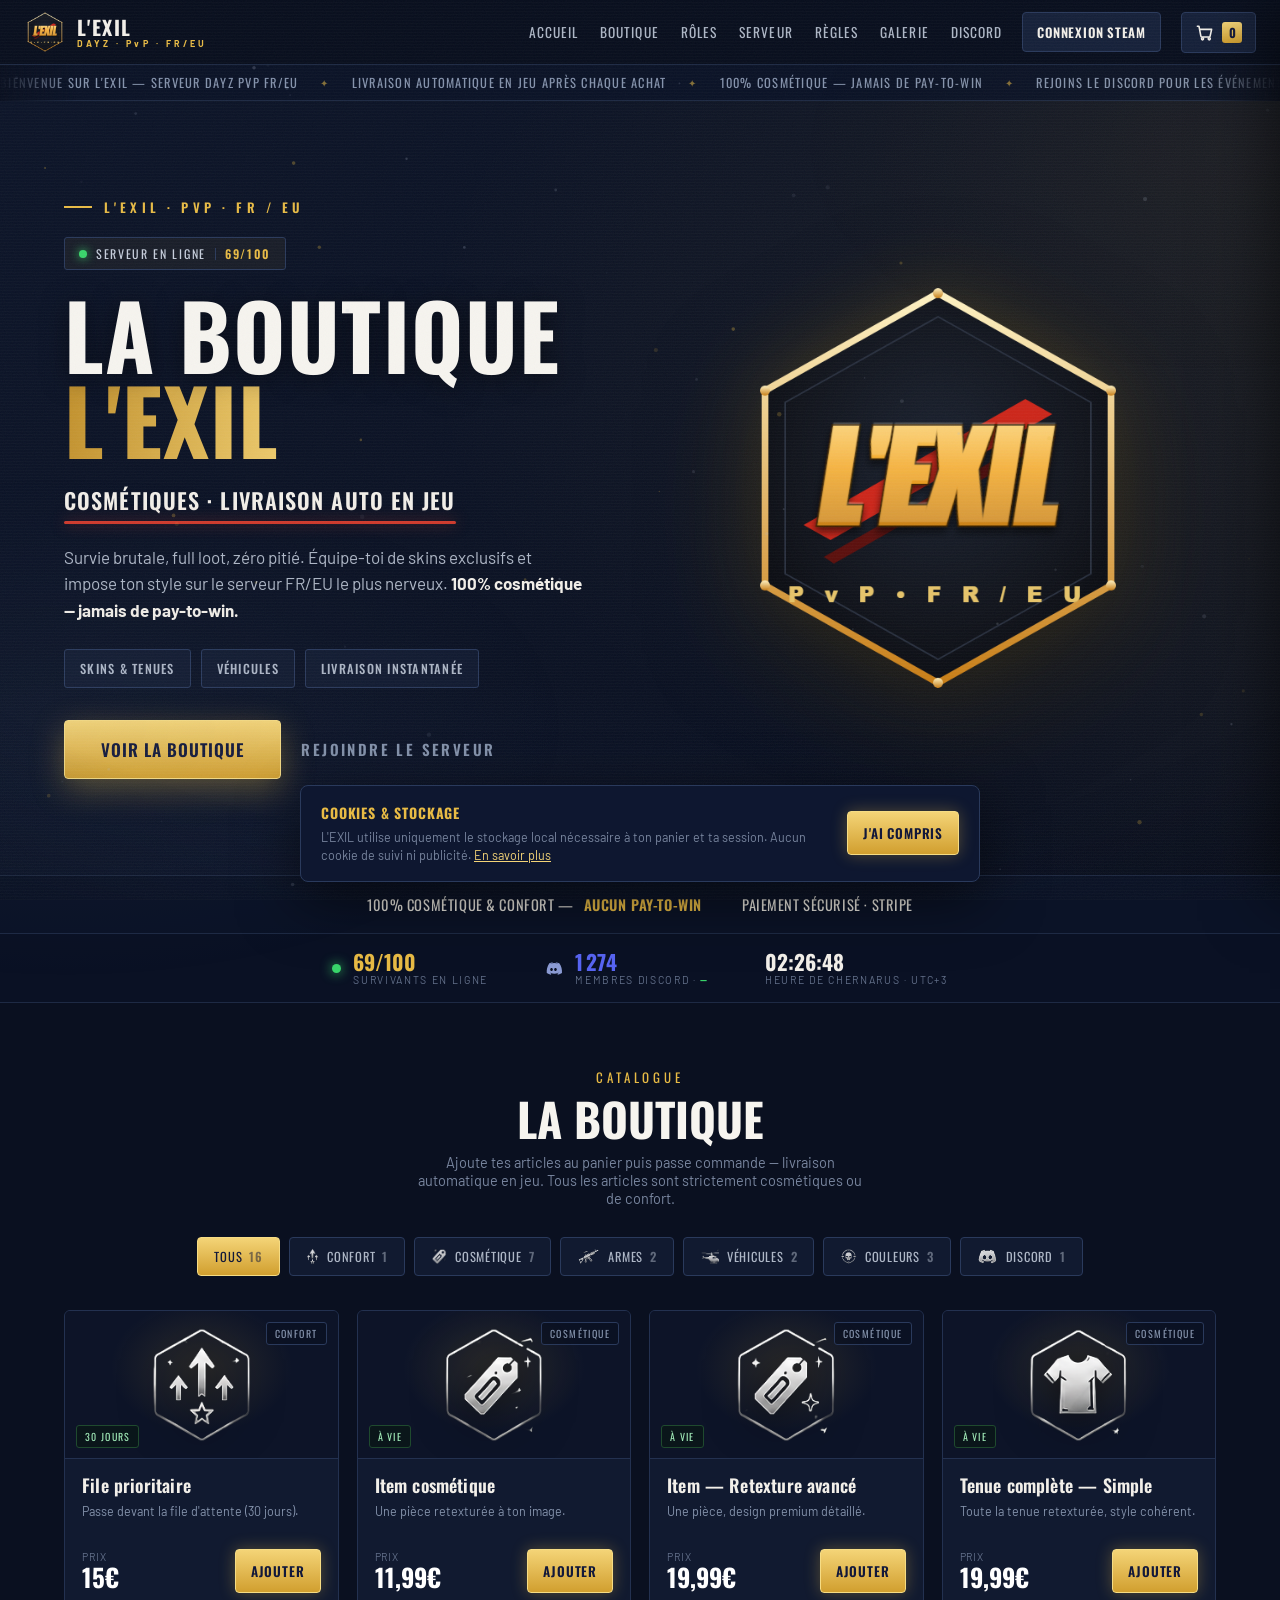
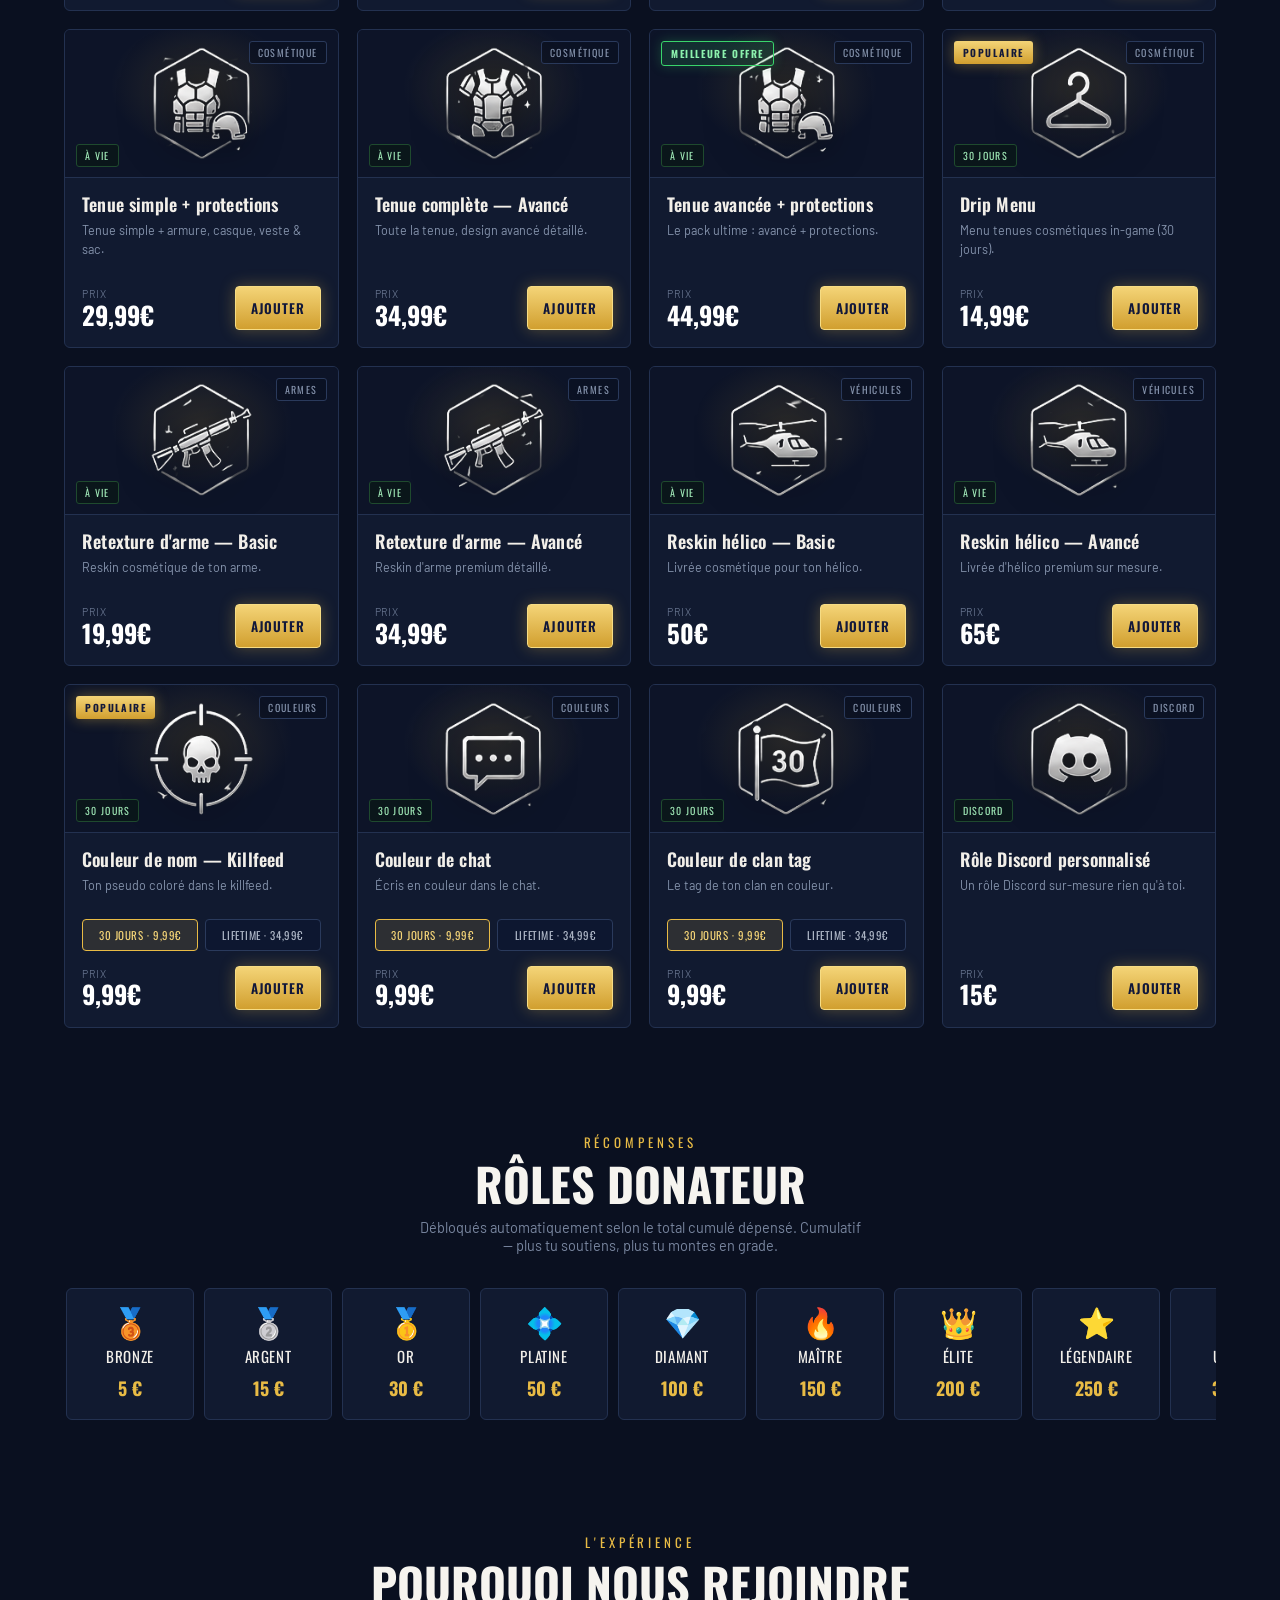
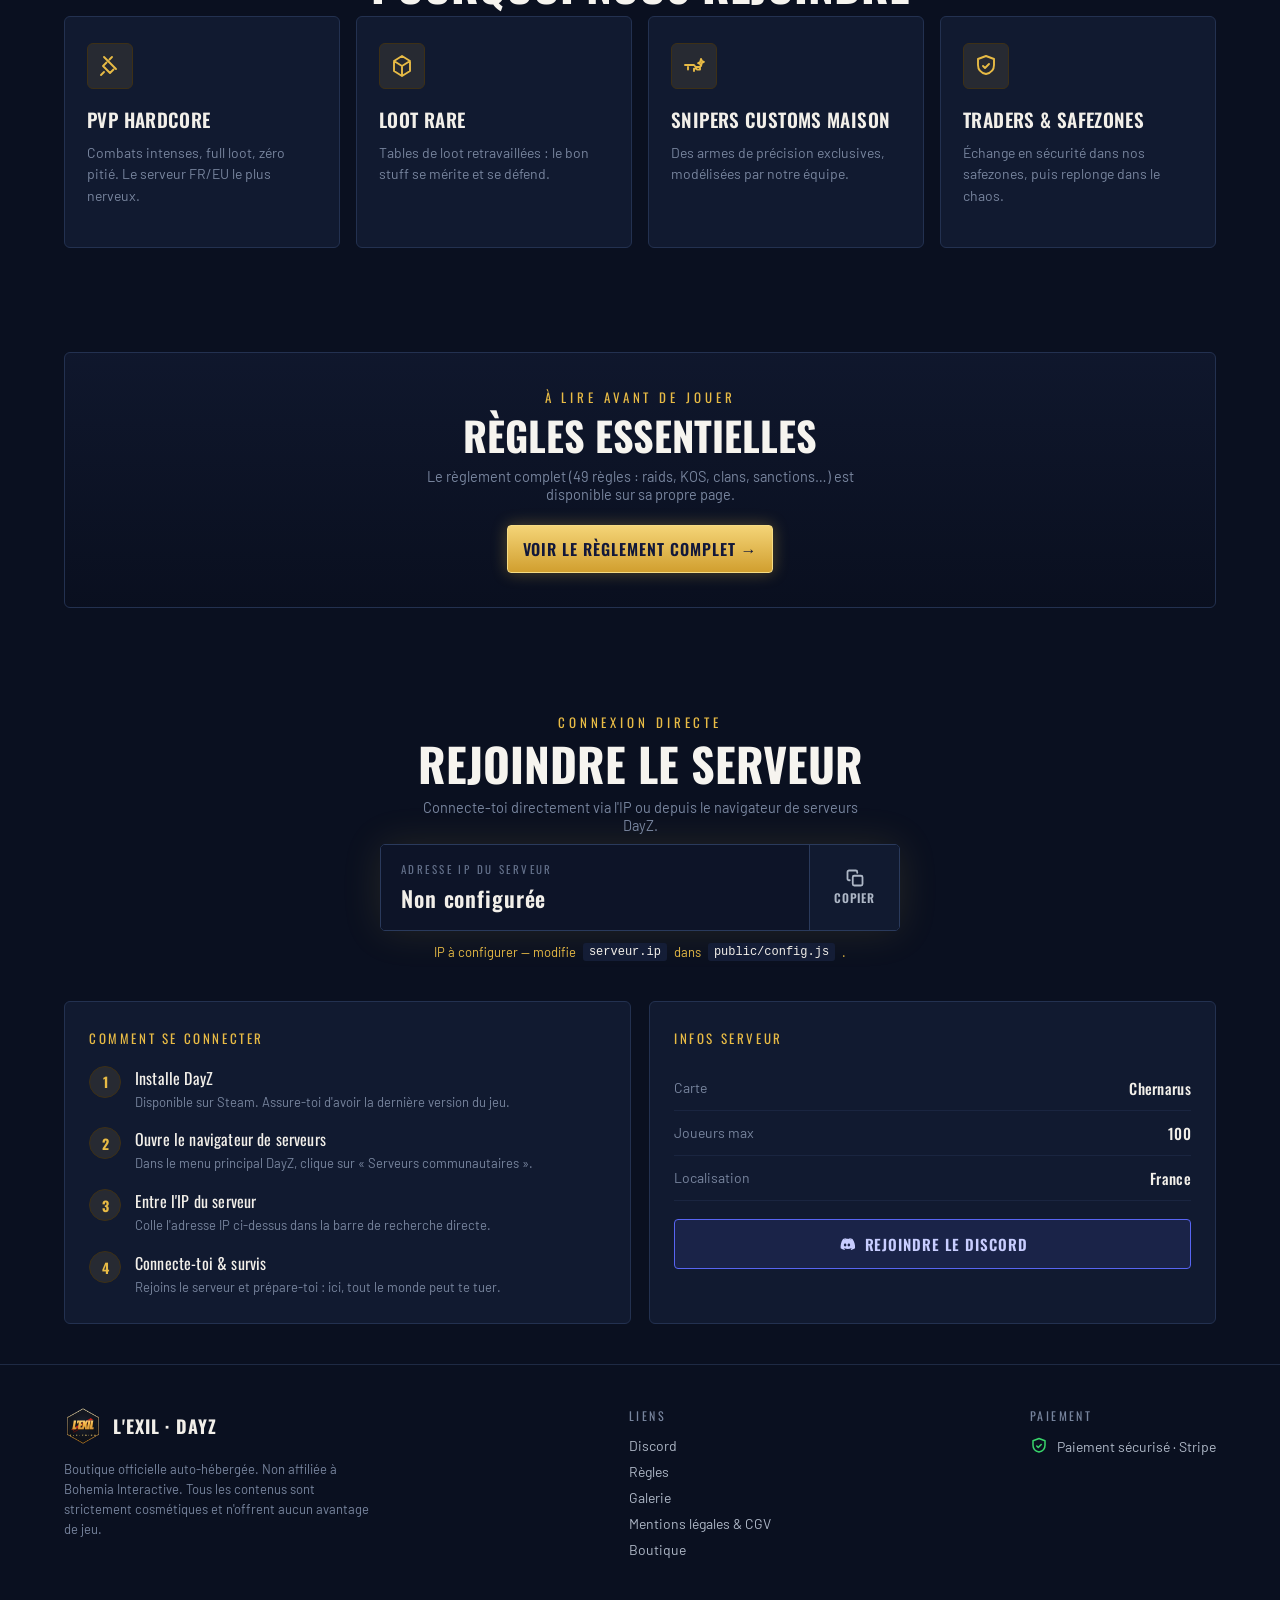
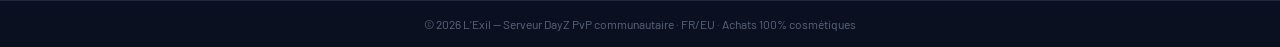
==== commit 955826cc: "Killfeed : ajoute la video de presentation sur la page produit - video/killfeed-presentation.mp4 (88" ====
--- a/index.html
+++ b/index.html
@@ -5,7 +5,7 @@
   <meta name="viewport" content="width=device-width, initial-scale=1.0" />
   <title>L'EXIL — Boutique DayZ</title>
   <link rel="icon" href="/img/logo.png" />
-  <link rel="stylesheet" href="/style.css?v=12" />
+  <link rel="stylesheet" href="/style.css?v=13" />
 </head>
 <body>
 
@@ -275,8 +275,8 @@
     <button class="btn btn-gold" id="cookieOk">J'ai compris</button>
   </div>
 
-  <script src="/config.js?v=12"></script>
-  <script src="/fx.js?v=12"></script>
-  <script src="/shop.js?v=12"></script>
+  <script src="/config.js?v=13"></script>
+  <script src="/fx.js?v=13"></script>
+  <script src="/shop.js?v=13"></script>
 </body>
 </html>
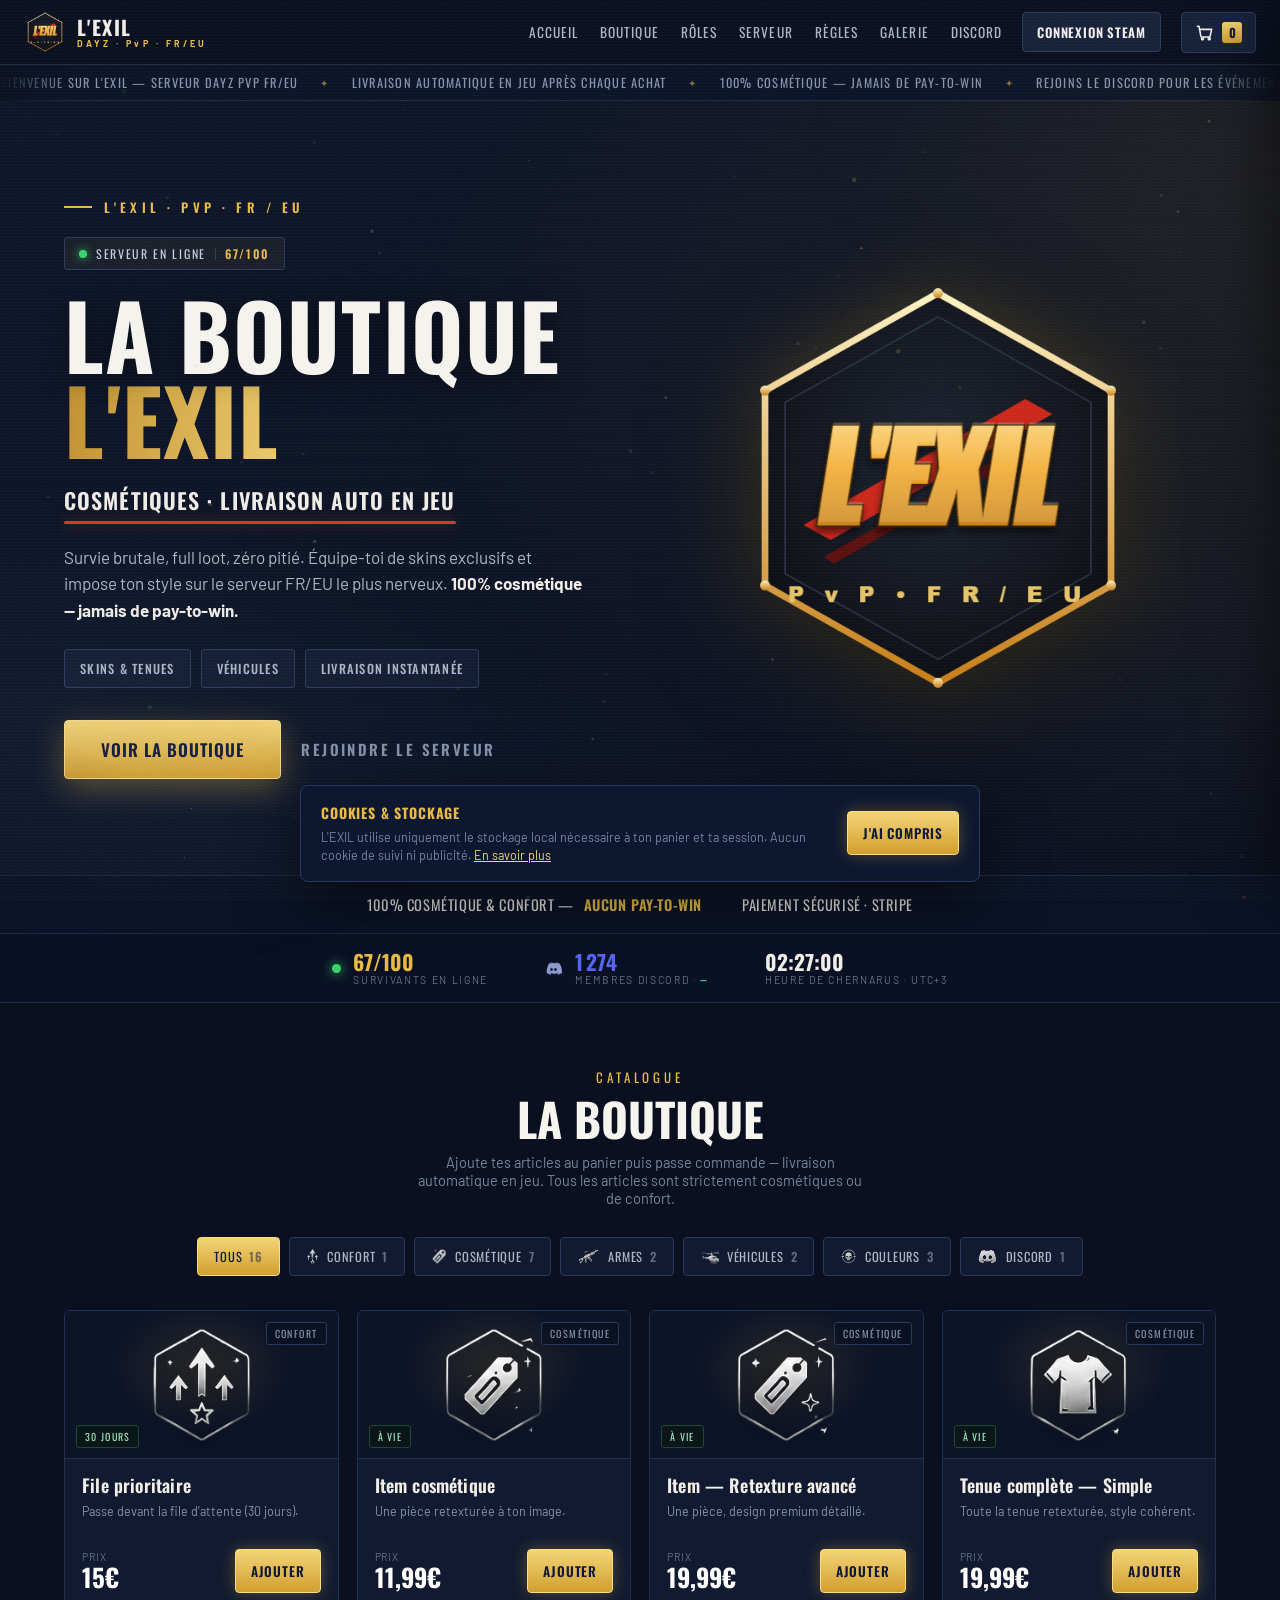
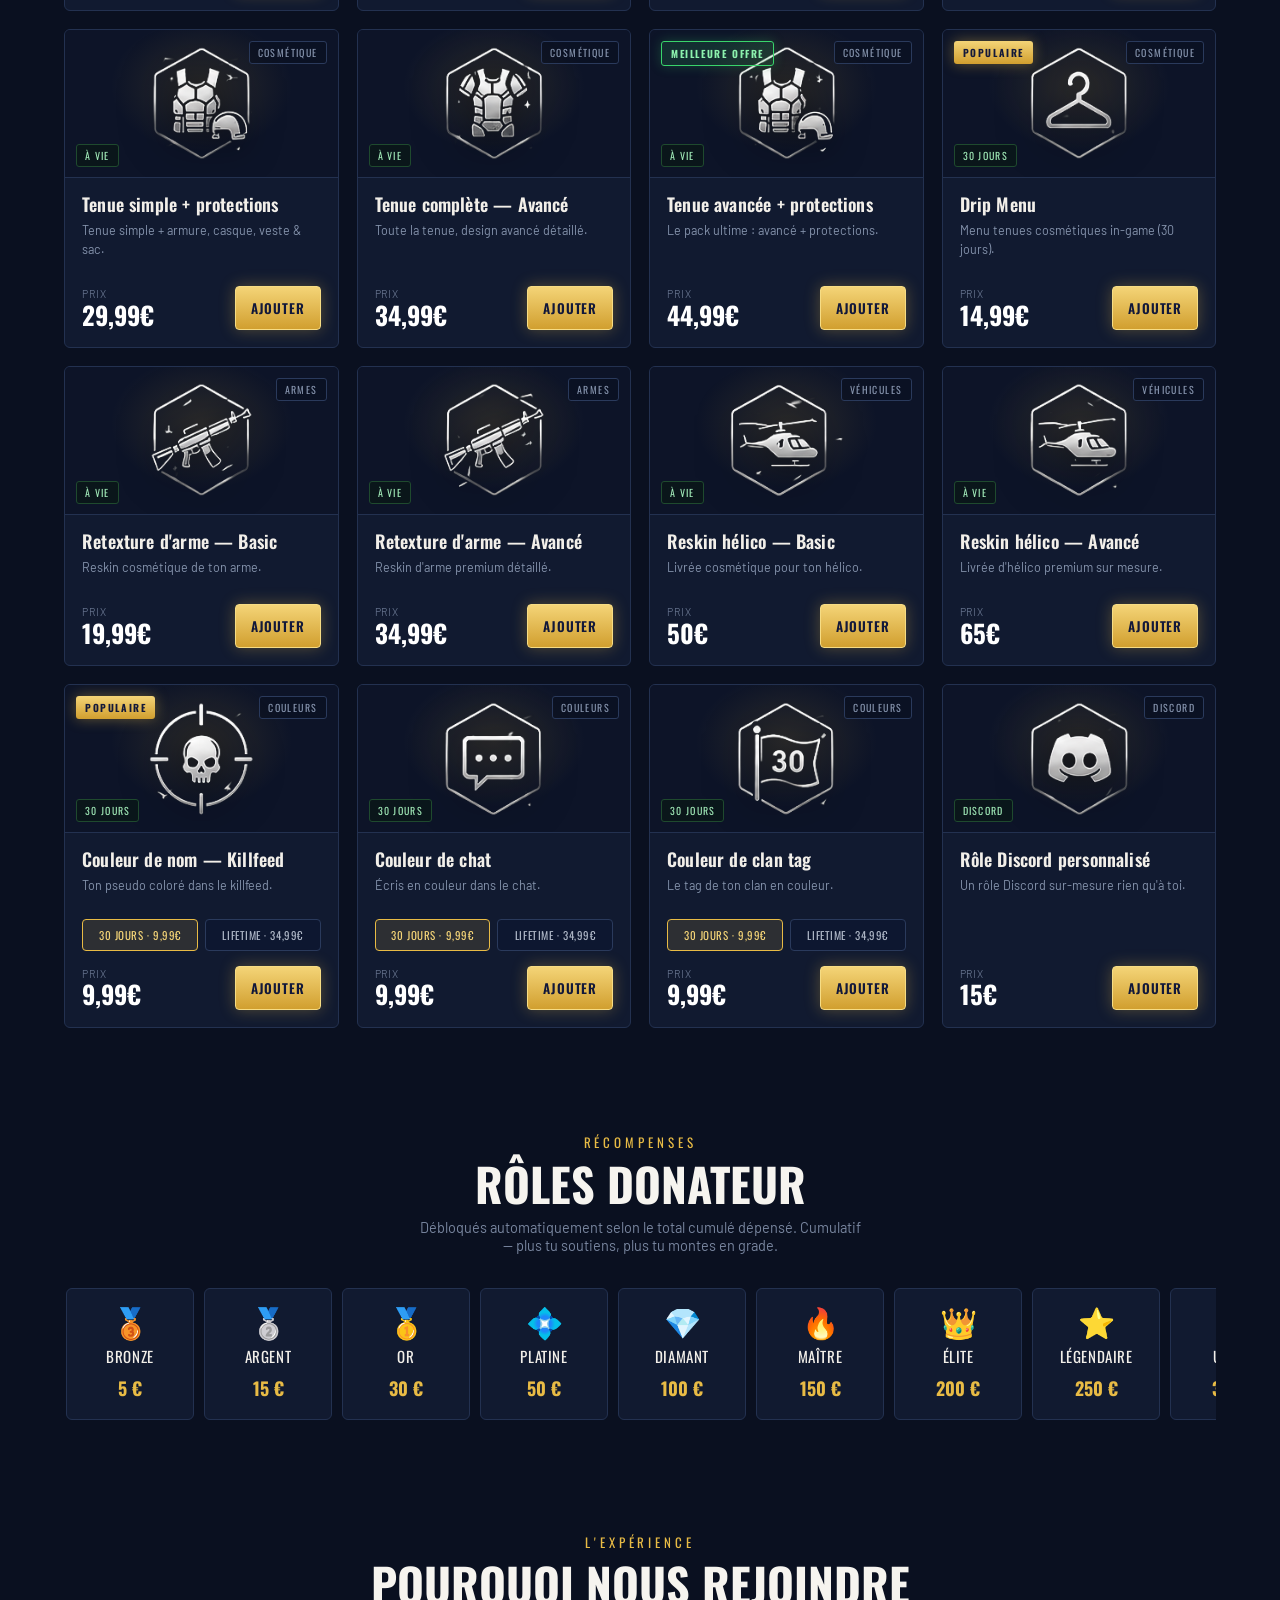
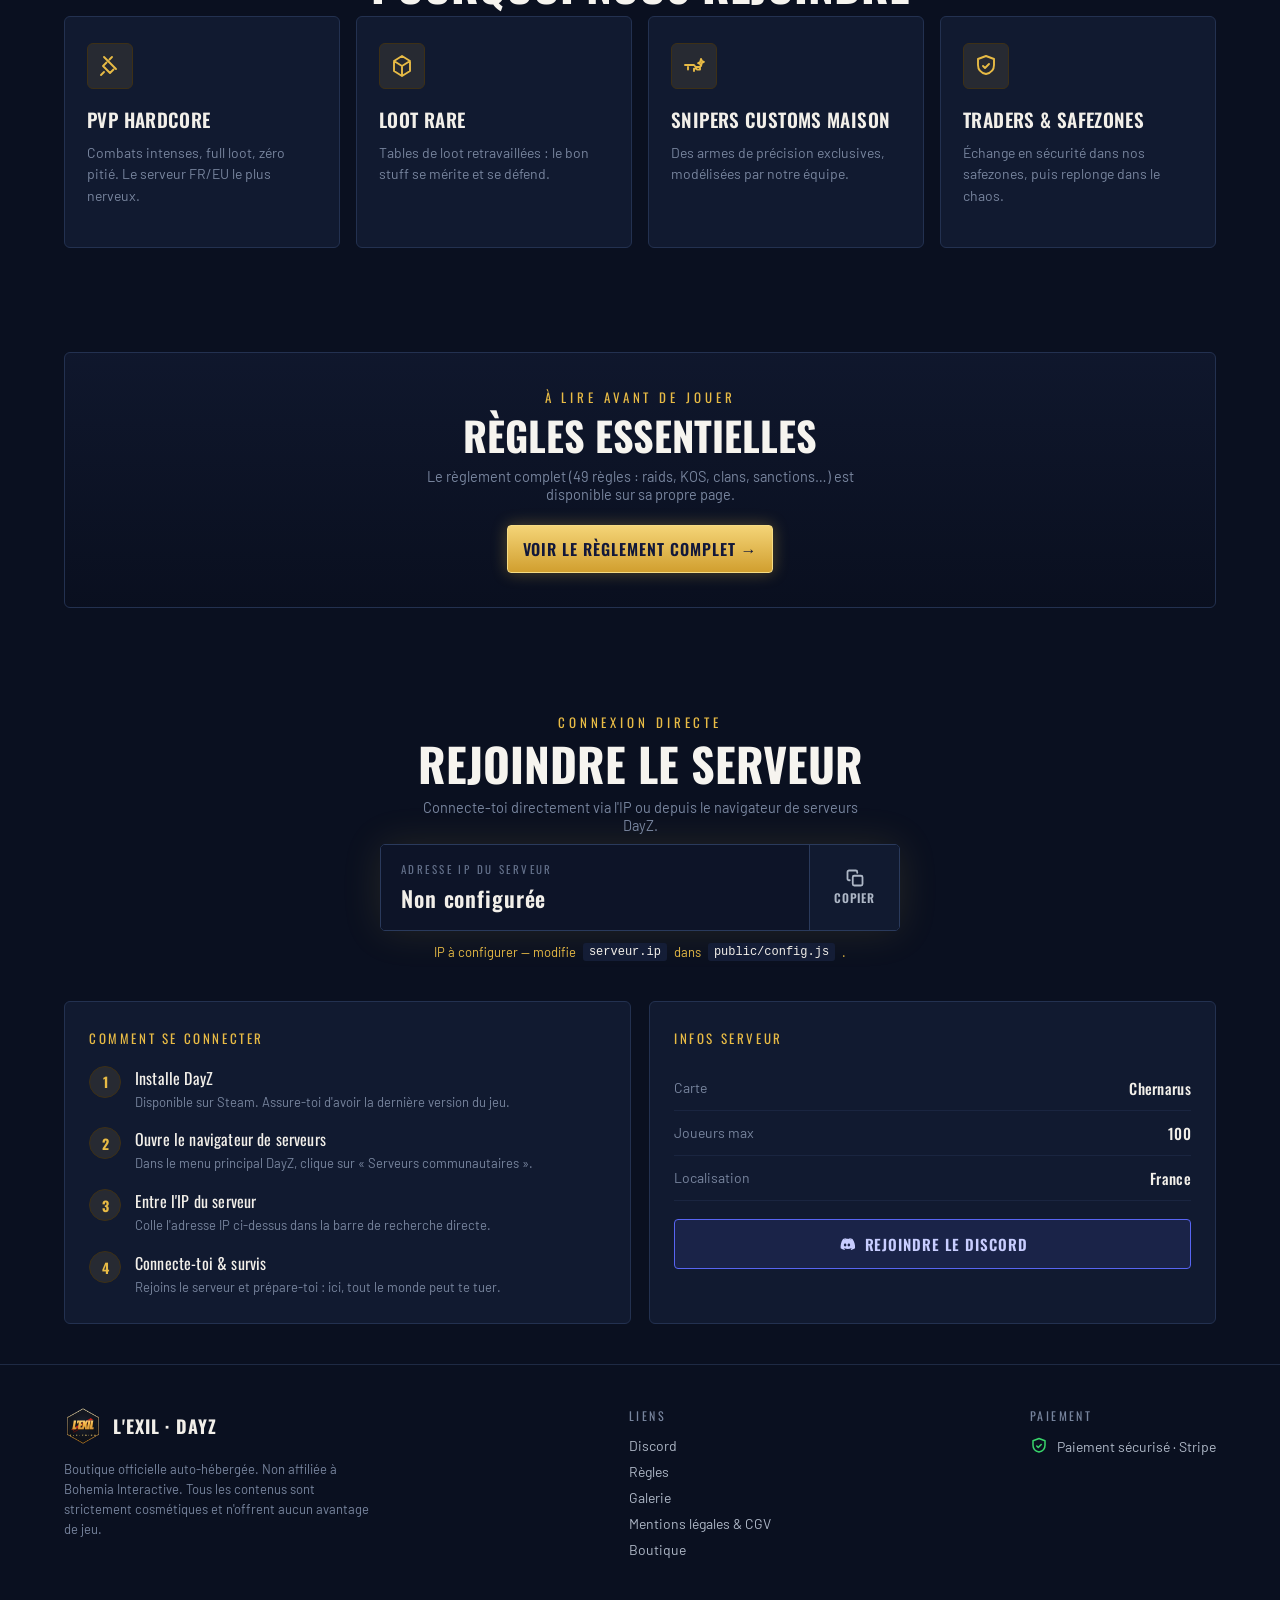
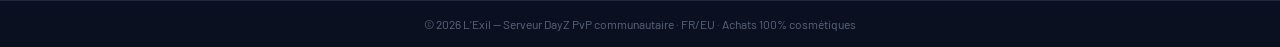
==== commit 7c481c1f: "Killfeed : bouton de reconnexion Steam quand le jeton manque - kf-chooser.js : si le joueur possede " ====
--- a/index.html
+++ b/index.html
@@ -5,7 +5,7 @@
   <meta name="viewport" content="width=device-width, initial-scale=1.0" />
   <title>L'EXIL — Boutique DayZ</title>
   <link rel="icon" href="/img/logo.png" />
-  <link rel="stylesheet" href="/style.css?v=13" />
+  <link rel="stylesheet" href="/style.css?v=14" />
 </head>
 <body>
 
@@ -275,8 +275,8 @@
     <button class="btn btn-gold" id="cookieOk">J'ai compris</button>
   </div>
 
-  <script src="/config.js?v=13"></script>
-  <script src="/fx.js?v=13"></script>
-  <script src="/shop.js?v=13"></script>
+  <script src="/config.js?v=14"></script>
+  <script src="/fx.js?v=14"></script>
+  <script src="/shop.js?v=14"></script>
 </body>
 </html>
